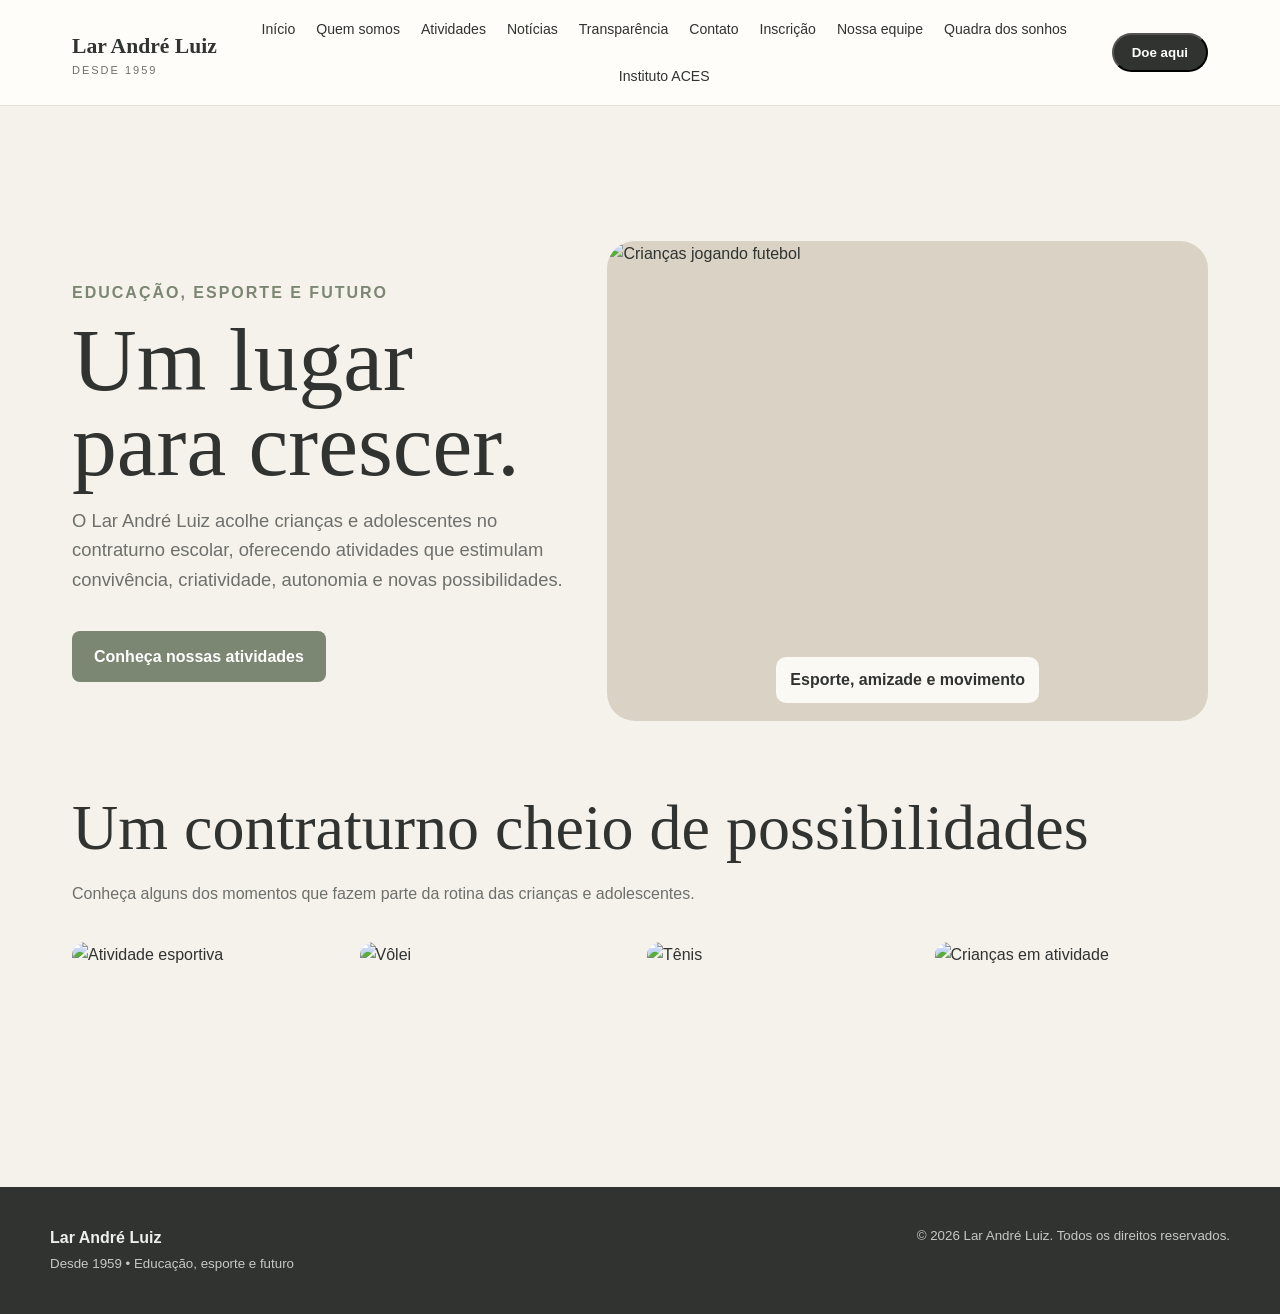
==== index.html @ 3c196fb5 "Initial commit" ====
<!DOCTYPE html>
<html lang="pt-BR">
<head>
<meta charset="UTF-8">
<meta name="viewport" content="width=device-width, initial-scale=1.0">
<title>Lar André Luiz | Desde 1959</title>
<style>
:root{--bg:#f5f2ec;--paper:#fffdf9;--ink:#303330;--muted:#6d706b;--accent:#7b8772;--accent2:#c5ad91;--line:#e4ded4}
*{box-sizing:border-box} html{scroll-behavior:smooth} body{margin:0;font-family:Arial,Helvetica,sans-serif;background:var(--bg);color:var(--ink);line-height:1.6}
header{position:sticky;top:0;z-index:20;background:rgba(255,253,249,.96);border-bottom:1px solid var(--line);backdrop-filter:blur(8px)}
.nav{max-width:1180px;margin:auto;padding:14px 22px;display:flex;align-items:center;gap:25px}
.logo{font-family:Georgia,serif;font-size:1.35rem;font-weight:bold;white-space:nowrap}.logo small{display:block;font:11px Arial;color:var(--muted);letter-spacing:2px}
nav{display:flex;gap:17px;flex-wrap:wrap;justify-content:center;flex:1}nav button{border:0;background:none;color:var(--ink);cursor:pointer;font-size:.88rem;padding:7px 2px}nav button:hover{color:var(--accent)}
.doe{background:var(--ink)!important;color:#fff!important;border-radius:999px;padding:10px 18px!important;font-weight:bold}
main{min-height:70vh}.page{display:none;max-width:1180px;margin:auto;padding:65px 22px}.page.active{display:block}
.hero{min-height:620px;display:grid;grid-template-columns:1fr 1.2fr;gap:35px;align-items:center}.hero h1{font:clamp(3rem,7vw,5.7rem)/.95 Georgia,serif;margin:12px 0}.eyebrow{color:var(--accent);font-weight:bold;letter-spacing:2px;text-transform:uppercase}.lead{font-size:1.15rem;color:var(--muted);max-width:560px}
.cta{display:inline-block;margin-top:18px;padding:13px 22px;border-radius:8px;background:var(--accent);color:white;text-decoration:none;font-weight:bold}
.visual{border-radius:28px;overflow:hidden;min-height:480px;background:#d9d2c5;display:flex;align-items:end;justify-content:center;position:relative}
.visual img{width:100%;height:100%;object-fit:cover;position:absolute;inset:0}.visual .caption{position:relative;margin:18px;background:rgba(255,253,249,.9);padding:10px 14px;border-radius:10px;font-weight:bold}
.grid{display:grid;grid-template-columns:repeat(3,1fr);gap:20px}.cards4{grid-template-columns:repeat(4,1fr)}
.card{background:var(--paper);border:1px solid var(--line);border-radius:18px;padding:24px;box-shadow:0 8px 25px rgba(50,45,35,.04)}.card h3{font-family:Georgia,serif;font-size:1.45rem;margin-top:0}
.section-title{font:clamp(2.3rem,5vw,4rem) Georgia,serif;margin:0 0 12px}.sub{color:var(--muted);max-width:720px;margin-bottom:35px}
.activity{padding:0;overflow:hidden}.activity img{height:190px;width:100%;object-fit:cover}.activity div{padding:18px}
.badge{display:inline-block;background:#ebe6dd;border-radius:999px;padding:5px 10px;font-size:.78rem;margin-bottom:8px}
.gallery{display:grid;grid-template-columns:repeat(4,1fr);gap:14px}.gallery img{width:100%;height:180px;object-fit:cover;border-radius:14px}
.stat{font:2.5rem Georgia,serif}.quote{font:1.4rem Georgia,serif;background:#e9e5dc;padding:30px;border-radius:20px}
form{display:grid;gap:14px;max-width:720px}.row{display:grid;grid-template-columns:1fr 1fr;gap:14px}input,textarea,select{width:100%;padding:13px;border:1px solid var(--line);border-radius:9px;background:#fff}textarea{min-height:130px}button.primary{background:var(--ink);color:#fff;border:0;padding:13px 20px;border-radius:8px;font-weight:bold;cursor:pointer}
footer{background:#303330;color:#eee;padding:38px 22px}.foot{max-width:1180px;margin:auto;display:flex;justify-content:space-between;gap:30px;flex-wrap:wrap}.foot small{color:#c7c7c7}
.modal{display:none;position:fixed;inset:0;background:rgba(20,20,18,.55);z-index:50;align-items:center;justify-content:center;padding:20px}.modal.open{display:flex}.modalbox{background:var(--paper);max-width:520px;width:100%;padding:30px;border-radius:20px;position:relative}.close{position:absolute;right:18px;top:12px;border:0;background:none;font-size:25px;cursor:pointer}
@media(max-width:900px){.hero{grid-template-columns:1fr}.grid,.cards4{grid-template-columns:repeat(2,1fr)}nav{display:none}.nav{justify-content:space-between}.gallery{grid-template-columns:repeat(2,1fr)}}
@media(max-width:560px){.grid,.cards4,.gallery,.row{grid-template-columns:1fr}.page{padding:45px 18px}.visual{min-height:350px}}
</style>
</head>
<body>
<header>
<div class="nav">
<div class="logo">Lar André Luiz<small>DESDE 1959</small></div>
<nav id="menu">
<button onclick="showPage('inicio')">Início</button>
<button onclick="showPage('quem')">Quem somos</button>
<button onclick="showPage('atividades')">Atividades</button>
<button onclick="showPage('noticias')">Notícias</button>
<button onclick="showPage('transparencia')">Transparência</button>
<button onclick="showPage('contato')">Contato</button>
<button onclick="showPage('inscricao')">Inscrição</button>
<button onclick="showPage('equipe')">Nossa equipe</button>
<button onclick="showPage('quadra')">Quadra dos sonhos</button>
<button onclick="showPage('aces')">Instituto ACES</button>
</nav>
<button class="doe" onclick="openDonation()">Doe aqui</button>
</div>
</header>

<main>
<section id="inicio" class="page active">
<div class="hero">
<div><div class="eyebrow">Educação, esporte e futuro</div><h1>Um lugar para crescer.</h1><p class="lead">O Lar André Luiz acolhe crianças e adolescentes no contraturno escolar, oferecendo atividades que estimulam convivência, criatividade, autonomia e novas possibilidades.</p><a class="cta" href="#atividades" onclick="showPage('atividades')">Conheça nossas atividades</a></div>
<div class="visual"><img src="https://images.unsplash.com/photo-1579952363873-27f3bade9f55?auto=format&fit=crop&w=1000&q=80" alt="Crianças jogando futebol"><div class="caption">Esporte, amizade e movimento</div></div>
</div>
<h2 class="section-title">Um contraturno cheio de possibilidades</h2>
<p class="sub">Conheça alguns dos momentos que fazem parte da rotina das crianças e adolescentes.</p>
<div class="gallery">
<img src="https://images.unsplash.com/photo-1518600506278-4e8ef466b810?auto=format&fit=crop&w=700&q=80" alt="Atividade esportiva">
<img src="https://images.unsplash.com/photo-1551698618-1dfe5d97d256?auto=format&fit=crop&w=700&q=80" alt="Vôlei">
<img src="https://images.unsplash.com/photo-1554068865-24cecd4e34b8?auto=format&fit=crop&w=700&q=80" alt="Tênis">
<img src="https://images.unsplash.com/photo-1529390079861-591de354faf5?auto=format&fit=crop&w=700&q=80" alt="Crianças em atividade">
</div>
</section>

<section id="quem" class="page"><div class="eyebrow">Nossa história</div><h2 class="section-title">Quem somos</h2><p class="sub">Desde 1959, o Lar André Luiz atua para oferecer acolhimento, oportunidades e desenvolvimento a crianças e adolescentes no contraturno escolar. Este espaço é apresentado como modelo institucional e pode ser adaptado com os dados oficiais da organização.</p>
<div class="grid"><div class="card"><div class="stat">1959</div><p>Ano de fundação</p></div><div class="card"><div class="stat">+60</div><p>anos de história e compromisso</p></div><div class="card"><div class="stat">∞</div><p>possibilidades para o futuro</p></div></div></section>

<section id="atividades" class="page"><div class="eyebrow">Aprender fazendo</div><h2 class="section-title">Atividades</h2><p class="sub">Uma programação diversificada para desenvolver habilidades, vínculos e confiança.</p>
<div class="grid">
<div class="card activity"><img src="https://images.unsplash.com/photo-1517466787929-bc90951d0974?auto=format&fit=crop&w=900&q=80" alt="Futebol"><div><span class="badge">Esportes</span><h3>Esportes</h3><p>Futebol, vôlei, beach tennis, tênis e handebol, além de atividades de movimento e convivência.</p></div></div>
<div class="card activity"><img src="https://images.unsplash.com/photo-1518770660439-4636190af475?auto=format&fit=crop&w=900&q=80" alt="Robótica"><div><span class="badge">Tecnologia</span><h3>Robótica</h3><p>Experimentos, programação e desafios que aproximam tecnologia, criatividade e resolução de problemas.</p></div></div>
<div class="card activity"><img src="https://images.unsplash.com/photo-1523580846011-d3a5bc25702b?auto=format&fit=crop&w=900&q=80" alt="Arte"><div><span class="badge">Expressão</span><h3>Arte</h3><p>Aulas de arte e teatro para estimular imaginação, comunicação, expressão e trabalho em grupo.</p></div></div>
</div></section>

<section id="noticias" class="page"><div class="eyebrow">Acompanhe</div><h2 class="section-title">Notícias</h2><div class="grid"><article class="card"><span class="badge">Esportes</span><h3>Novos desafios nas quadras</h3><p>Atividades esportivas ganham novos formatos para estimular cooperação e participação.</p></article><article class="card"><span class="badge">Tecnologia</span><h3>Ideias que viram projetos</h3><p>A turma de robótica explora soluções criativas em seus projetos.</p></article><article class="card"><span class="badge">Cultura</span><h3>Arte que transforma</h3><p>Oficinas de arte e teatro abrem espaço para novas formas de expressão.</p></article></div></section>

<section id="transparencia" class="page"><div class="eyebrow">Compromisso público</div><h2 class="section-title">Transparência</h2><p class="sub">Nesta área, disponibilize relatórios, documentos institucionais, prestação de contas, projetos e demais informações oficiais.</p><div class="grid"><div class="card"><h3>Relatórios</h3><p>Relatórios anuais e resultados dos projetos.</p><button class="primary" onclick="alert('Área de documentos: adicione aqui os PDFs oficiais.')">Ver documentos</button></div><div class="card"><h3>Prestação de contas</h3><p>Informações financeiras e aplicação dos recursos.</p><button class="primary" onclick="alert('Área de prestação de contas: adicione os documentos oficiais.')">Acessar</button></div><div class="card"><h3>Documentos</h3><p>Estatuto, certidões e informações institucionais.</p><button class="primary" onclick="alert('Área de documentos institucionais.')">Consultar</button></div></div></section>

<section id="contato" class="page"><div class="eyebrow">Fale conosco</div><h2 class="section-title">Contato</h2><div class="grid"><div class="card"><h3>Venha conversar</h3><p>Preencha o formulário para entrar em contato com o Lar André Luiz.</p><p><strong>E-mail:</strong> contato@larandreluiz.org.br</p><p><strong>Telefone:</strong> (00) 0000-0000</p></div><div class="card" style="grid-column:span 2"><form onsubmit="sendForm(event)"><div class="row"><input required placeholder="Seu nome"><input required type="email" placeholder="Seu e-mail"></div><input placeholder="Assunto"><textarea required placeholder="Mensagem"></textarea><button class="primary">Enviar mensagem</button></form></div></div></section>

<section id="inscricao" class="page"><div class="eyebrow">Participe</div><h2 class="section-title">Inscrição</h2><p class="sub">Use este formulário como ponto de partida para o cadastro de crianças e adolescentes nas atividades do contraturno.</p><form onsubmit="sendForm(event)"><div class="row"><input required placeholder="Nome do responsável"><input required placeholder="Nome da criança/adolescente"></div><div class="row"><input type="date" placeholder="Data de nascimento"><select><option>Selecione a atividade de interesse</option><option>Esportes</option><option>Robótica</option><option>Arte</option></select></div><textarea placeholder="Informações adicionais"></textarea><button class="primary">Enviar pré-inscrição</button></form></section>

<section id="equipe" class="page"><div class="eyebrow">Pessoas que fazem acontecer</div><h2 class="section-title">Nossa equipe</h2><p class="sub">Apresente aqui a equipe de gestão, educadores, profissionais, voluntários e parceiros.</p><div class="grid cards4"><div class="card"><h3>Coordenação</h3><p>Gestão e acompanhamento dos projetos.</p></div><div class="card"><h3>Educadores</h3><p>Profissionais que acompanham as atividades.</p></div><div class="card"><h3>Voluntários</h3><p>Pessoas que dedicam tempo e conhecimento.</p></div><div class="card"><h3>Parceiros</h3><p>Instituições que fortalecem nossa missão.</p></div></div></section>

<section id="quadra" class="page"><div class="hero"><div><div class="eyebrow">Nosso projeto</div><h2 class="section-title">Quadra dos sonhos</h2><p class="lead">Um espaço pensado para ampliar as oportunidades de esporte, convivência e desenvolvimento. Conte aqui a história do projeto, seus objetivos e como a comunidade pode participar.</p><button class="cta" onclick="openDonation()">Apoie este projeto</button></div><div class="visual"><img src="https://images.unsplash.com/photo-1546519638-68e109498ffc?auto=format&fit=crop&w=1000&q=80" alt="Quadra esportiva"></div></div></section>

<section id="aces" class="page"><div class="eyebrow">Parceria e impacto</div><h2 class="section-title">Instituto ACES</h2><p class="sub">Espaço para apresentar o Instituto ACES, seus projetos, ações conjuntas e a contribuição dessa parceria para as crianças e adolescentes atendidos.</p><div class="quote">“Quando diferentes pessoas e instituições se unem, novas oportunidades podem nascer.”</div></section>
</main>

<footer><div class="foot"><div><strong>Lar André Luiz</strong><br><small>Desde 1959 • Educação, esporte e futuro</small></div><small>© <span id="year"></span> Lar André Luiz. Todos os direitos reservados.</small></div></footer>

<div class="modal" id="donation"><div class="modalbox"><button class="close" onclick="closeDonation()">×</button><div class="eyebrow">Faça parte</div><h2 class="section-title" style="font-size:2.3rem">Doe aqui</h2><p>Sua contribuição ajuda a manter atividades, materiais e oportunidades para crianças e adolescentes.</p><div class="card"><h3>Como doar</h3><p><strong>PIX:</strong> adicione aqui a chave oficial da instituição.</p><p><strong>Banco:</strong> adicione aqui os dados oficiais.</p></div><button class="primary" onclick="closeDonation()">Fechar</button></div></div>

<script>
const pages=[...document.querySelectorAll('.page')];
function showPage(id){pages.forEach(p=>p.classList.toggle('active',p.id===id));window.scrollTo({top:0,behavior:'smooth'});history.replaceState(null,'','#'+id)}
function openDonation(){document.getElementById('donation').classList.add('open')}
function closeDonation(){document.getElementById('donation').classList.remove('open')}
function sendForm(e){e.preventDefault();alert('Obrigado! Este formulário é um modelo. Para receber mensagens de verdade, conecte-o a um serviço de formulário ou backend.');e.target.reset()}
document.getElementById('year').textContent=new Date().getFullYear();
const initial=location.hash.replace('#',''); if(initial && document.getElementById(initial)) showPage(initial);
document.getElementById('donation').addEventListener('click',e=>{if(e.target.id==='donation')closeDonation()});
</script>
</body>
</html>
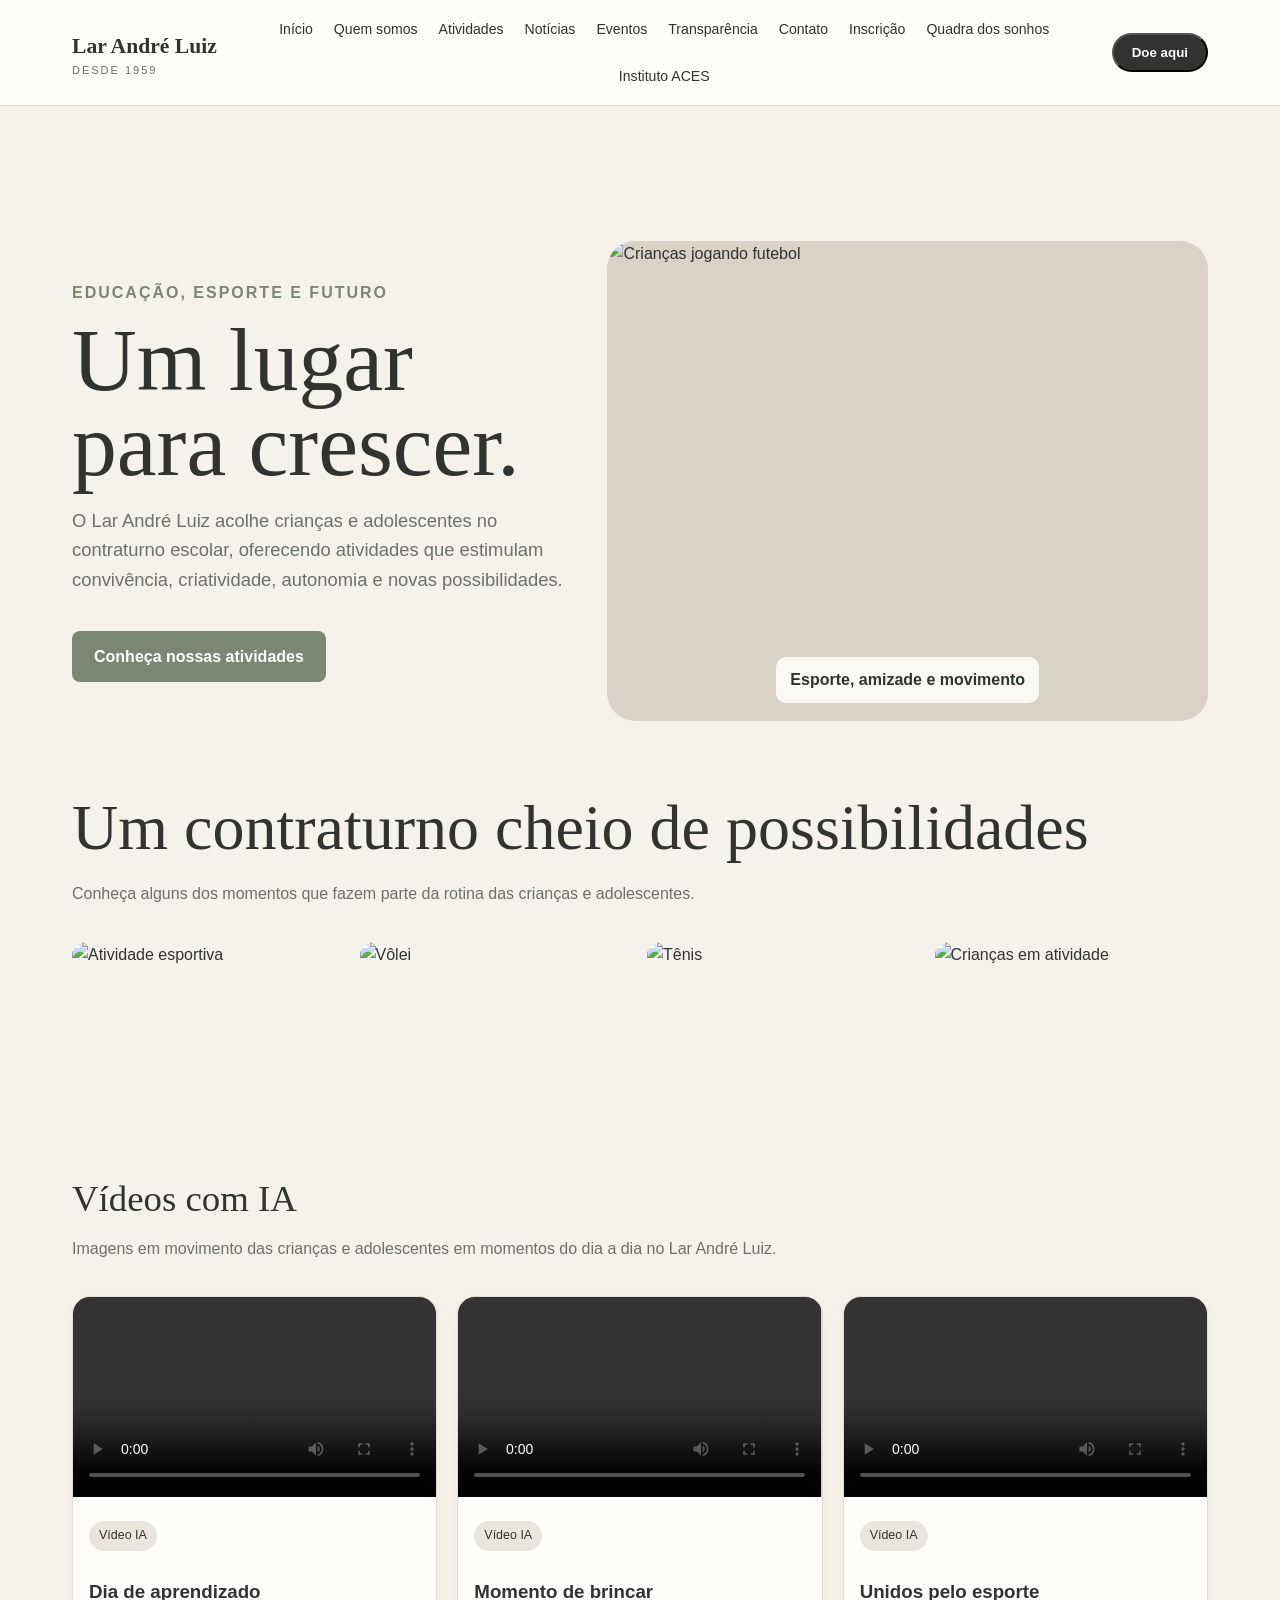
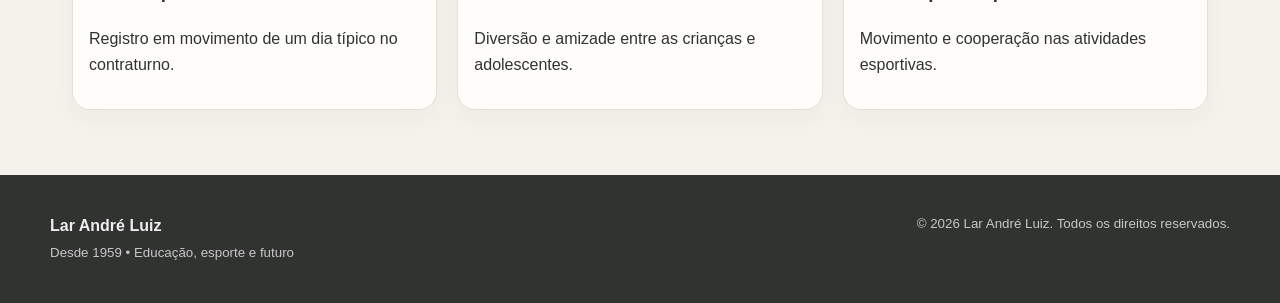
==== commit 25324fc8: "Adiciona videos de IA na pagina inicial, seção de videos, abas e pagina de eventos" ====
--- a/index.html
+++ b/index.html
@@ -24,11 +24,14 @@
 .badge{display:inline-block;background:#ebe6dd;border-radius:999px;padding:5px 10px;font-size:.78rem;margin-bottom:8px}
 .gallery{display:grid;grid-template-columns:repeat(4,1fr);gap:14px}.gallery img{width:100%;height:180px;object-fit:cover;border-radius:14px}
 .stat{font:2.5rem Georgia,serif}.quote{font:1.4rem Georgia,serif;background:#e9e5dc;padding:30px;border-radius:20px}
+.tabs{display:flex;gap:8px;margin:4px 0 26px;border-bottom:1px solid var(--line);flex-wrap:wrap}.tabs button{border:0;background:none;font-size:.92rem;padding:10px 14px;cursor:pointer;color:var(--muted);border-bottom:3px solid transparent;font-weight:bold}.tabs button:hover{color:var(--accent)}.tabs button.active{color:var(--ink);border-bottom-color:var(--accent)}
+.video-grid{display:grid;grid-template-columns:repeat(3,1fr);gap:20px}.video{background:var(--paper);border:1px solid var(--line);border-radius:18px;overflow:hidden;box-shadow:0 8px 25px rgba(50,45,35,.04)}.video video{width:100%;height:200px;object-fit:cover;background:#d9d2c5}.video div{padding:16px}
 form{display:grid;gap:14px;max-width:720px}.row{display:grid;grid-template-columns:1fr 1fr;gap:14px}input,textarea,select{width:100%;padding:13px;border:1px solid var(--line);border-radius:9px;background:#fff}textarea{min-height:130px}button.primary{background:var(--ink);color:#fff;border:0;padding:13px 20px;border-radius:8px;font-weight:bold;cursor:pointer}
 footer{background:#303330;color:#eee;padding:38px 22px}.foot{max-width:1180px;margin:auto;display:flex;justify-content:space-between;gap:30px;flex-wrap:wrap}.foot small{color:#c7c7c7}
 .modal{display:none;position:fixed;inset:0;background:rgba(20,20,18,.55);z-index:50;align-items:center;justify-content:center;padding:20px}.modal.open{display:flex}.modalbox{background:var(--paper);max-width:520px;width:100%;padding:30px;border-radius:20px;position:relative}.close{position:absolute;right:18px;top:12px;border:0;background:none;font-size:25px;cursor:pointer}
-@media(max-width:900px){.hero{grid-template-columns:1fr}.grid,.cards4{grid-template-columns:repeat(2,1fr)}nav{display:none}.nav{justify-content:space-between}.gallery{grid-template-columns:repeat(2,1fr)}}
-@media(max-width:560px){.grid,.cards4,.gallery,.row{grid-template-columns:1fr}.page{padding:45px 18px}.visual{min-height:350px}}
+.video-grid{display:grid;grid-template-columns:repeat(3,1fr);gap:20px}.video{background:var(--paper);border:1px solid var(--line);border-radius:18px;overflow:hidden;box-shadow:0 8px 25px rgba(50,45,35,.04)}.video video{width:100%;height:200px;object-fit:cover;background:#d9d2c5}.video div{padding:16px}
+@media(max-width:900px){.hero{grid-template-columns:1fr}.grid,.cards4,.video-grid{grid-template-columns:repeat(2,1fr)}nav{display:none}.nav{justify-content:space-between}.gallery{grid-template-columns:repeat(2,1fr)}}
+@media(max-width:560px){.grid,.cards4,.gallery,.row,.video-grid{grid-template-columns:1fr}.page{padding:45px 18px}.visual{min-height:350px}}
 </style>
 </head>
 <body>
@@ -40,10 +43,10 @@
 <button onclick="showPage('quem')">Quem somos</button>
 <button onclick="showPage('atividades')">Atividades</button>
 <button onclick="showPage('noticias')">Notícias</button>
+<button onclick="showPage('eventos')">Eventos</button>
 <button onclick="showPage('transparencia')">Transparência</button>
 <button onclick="showPage('contato')">Contato</button>
 <button onclick="showPage('inscricao')">Inscrição</button>
-<button onclick="showPage('equipe')">Nossa equipe</button>
 <button onclick="showPage('quadra')">Quadra dos sonhos</button>
 <button onclick="showPage('aces')">Instituto ACES</button>
 </nav>
@@ -65,27 +68,40 @@
 <img src="https://images.unsplash.com/photo-1554068865-24cecd4e34b8?auto=format&fit=crop&w=700&q=80" alt="Tênis">
 <img src="https://images.unsplash.com/photo-1529390079861-591de354faf5?auto=format&fit=crop&w=700&q=80" alt="Crianças em atividade">
 </div>
-</section>
+<div class="section-title" style="font-size:2.3rem;margin-top:55px">Vídeos com IA</div><p class="sub">Imagens em movimento das crianças e adolescentes em momentos do dia a dia no Lar André Luiz.</p>
+<div class="video-grid">
+<div class="video"><video controls preload="metadata" src="https://commondatastorage.googleapis.com/gtv-videos-bucket/sample/ForBiggerBlazes.mp4"></video><div><span class="badge">Vídeo IA</span><h3>Dia de aprendizado</h3><p>Registro em movimento de um dia típico no contraturno.</p></div></div>
+<div class="video"><video controls preload="metadata" src="https://commondatastorage.googleapis.com/gtv-videos-bucket/sample/ForBiggerJoyrides.mp4"></video><div><span class="badge">Vídeo IA</span><h3>Momento de brincar</h3><p>Diversão e amizade entre as crianças e adolescentes.</p></div></div>
+<div class="video"><video controls preload="metadata" src="https://commondatastorage.googleapis.com/gtv-videos-bucket/sample/ForBiggerFun.mp4"></video><div><span class="badge">Vídeo IA</span><h3>Unidos pelo esporte</h3><p>Movimento e cooperação nas atividades esportivas.</p></div></div>
+</div></section>
 
-<section id="quem" class="page"><div class="eyebrow">Nossa história</div><h2 class="section-title">Quem somos</h2><p class="sub">Desde 1959, o Lar André Luiz atua para oferecer acolhimento, oportunidades e desenvolvimento a crianças e adolescentes no contraturno escolar. Este espaço é apresentado como modelo institucional e pode ser adaptado com os dados oficiais da organização.</p>
-<div class="grid"><div class="card"><div class="stat">1959</div><p>Ano de fundação</p></div><div class="card"><div class="stat">+60</div><p>anos de história e compromisso</p></div><div class="card"><div class="stat">∞</div><p>possibilidades para o futuro</p></div></div></section>
+<section id="quem" class="page"><div class="eyebrow">Nossa história</div><h2 class="section-title">Quem somos</h2><p class="sub">Desde 1959, o Lar André Luiz atua para oferecer acolhimento, oportunidades e desenvolvimento a crianças e adolescentes no contraturno escolar.</p>
+<div class="tabs"><button class="active" onclick="showTab(this,'historia')">História</button><button onclick="showTab(this,'equipe')">Nossa equipe</button></div>
+<div id="tab-historia" class="tab-panel"><p>Este espaço é apresentado como modelo institucional e pode ser adaptado com os dados oficiais da organização.</p><div class="grid"><div class="card"><div class="stat">1959</div><p>Ano de fundação</p></div><div class="card"><div class="stat">+60</div><p>anos de história e compromisso</p></div><div class="card"><div class="stat">∞</div><p>possibilidades para o futuro</p></div></div></div>
+<div id="tab-equipe" class="tab-panel" style="display:none"><p>Pessoas que fazem acontecer: gestão, educadores, profissionais, voluntários e parceiros.</p><div class="grid cards4"><div class="card"><h3>Coordenação</h3><p>Gestão e acompanhamento dos projetos.</p></div><div class="card"><h3>Educadores</h3><p>Profissionais que acompanham as atividades.</p></div><div class="card"><h3>Voluntários</h3><p>Pessoas que dedicam tempo e conhecimento.</p></div><div class="card"><h3>Parceiros</h3><p>Instituições que fortalecem nossa missão.</p></div></div></div></section>
 
 <section id="atividades" class="page"><div class="eyebrow">Aprender fazendo</div><h2 class="section-title">Atividades</h2><p class="sub">Uma programação diversificada para desenvolver habilidades, vínculos e confiança.</p>
 <div class="grid">
-<div class="card activity"><img src="https://images.unsplash.com/photo-1517466787929-bc90951d0974?auto=format&fit=crop&w=900&q=80" alt="Futebol"><div><span class="badge">Esportes</span><h3>Esportes</h3><p>Futebol, vôlei, beach tennis, tênis e handebol, além de atividades de movimento e convivência.</p></div></div>
+<div class="card activity"><img src="https://images.unsplash.com/photo-1517466787929-bc90951d0974?auto=format&fit=crop&w=900&q=80" alt="Futebol"><div><span class="badge">Esportes</span><h3>Esportes</h3><p>Beach tênis, futebol, vôlei, handebol e tênis, além de atividades de movimento e convivência.</p></div></div>
 <div class="card activity"><img src="https://images.unsplash.com/photo-1518770660439-4636190af475?auto=format&fit=crop&w=900&q=80" alt="Robótica"><div><span class="badge">Tecnologia</span><h3>Robótica</h3><p>Experimentos, programação e desafios que aproximam tecnologia, criatividade e resolução de problemas.</p></div></div>
-<div class="card activity"><img src="https://images.unsplash.com/photo-1523580846011-d3a5bc25702b?auto=format&fit=crop&w=900&q=80" alt="Arte"><div><span class="badge">Expressão</span><h3>Arte</h3><p>Aulas de arte e teatro para estimular imaginação, comunicação, expressão e trabalho em grupo.</p></div></div>
+<div class="card activity"><img src="https://images.unsplash.com/photo-1523580846011-d3a5bc25702b?auto=format&fit=crop&w=900&q=80" alt="Arte"><div><span class="badge">Expressão</span><h3>Arte</h3><p>Arte e teatro para estimular imaginação, comunicação, expressão e trabalho em grupo.</p></div></div>
+</div>
+<div class="section-title" style="font-size:2.3rem;margin-top:55px">Vídeos das atividades</div><p class="sub">Registros das crianças e adolescentes em ação nas atividades do Lar André Luiz.</p>
+<div class="video-grid">
+<div class="video"><video controls preload="metadata" src="https://commondatastorage.googleapis.com/gtv-videos-bucket/sample/ForBiggerFun.mp4"></video><div><span class="badge">Esportes</span><h3>Momento de futebol</h3><p>Diversão, movimento e trabalho em equipe na quadra.</p></div></div>
+<div class="video"><video controls preload="metadata" src="https://commondatastorage.googleapis.com/gtv-videos-bucket/sample/ForBiggerJoyrides.mp4"></video><div><span class="badge">Esportes</span><h3>Vôlei em equipe</h3><p>Passes, cooperação e muita animação.</p></div></div>
+<div class="video"><video controls preload="metadata" src="https://commondatastorage.googleapis.com/gtv-videos-bucket/sample/ForBiggerEscapes.mp4"></video><div><span class="badge">Arte</span><h3>Cenas de teatro</h3><p>Expressão, imaginação e criatividade no palco.</p></div></div>
 </div></section>
 
 <section id="noticias" class="page"><div class="eyebrow">Acompanhe</div><h2 class="section-title">Notícias</h2><div class="grid"><article class="card"><span class="badge">Esportes</span><h3>Novos desafios nas quadras</h3><p>Atividades esportivas ganham novos formatos para estimular cooperação e participação.</p></article><article class="card"><span class="badge">Tecnologia</span><h3>Ideias que viram projetos</h3><p>A turma de robótica explora soluções criativas em seus projetos.</p></article><article class="card"><span class="badge">Cultura</span><h3>Arte que transforma</h3><p>Oficinas de arte e teatro abrem espaço para novas formas de expressão.</p></article></div></section>
+
+<section id="eventos" class="page"><div class="eyebrow">Agenda</div><h2 class="section-title">Eventos</h2><p class="sub">Momentos especiais que reúnem crianças, adolescentes, famílias e comunidade.</p><div class="grid"><div class="card"><span class="badge">Cultura</span><h3>Amostra Cultural</h3><p>Um espaço para apresentar os trabalhos, talentos e criações das crianças e adolescentes.</p></div><div class="card"><span class="badge">Esportes</span><h3>Copa Arruda</h3><p>Competição esportiva que celebra o esporte, o respeito e o trabalho em equipe.</p></div><div class="card"><span class="badge">Projetos</span><h3>Projeto Semear 2030</h3><p>Iniciativa de longo prazo voltada para o desenvolvimento e novas oportunidades.</p></div></div></section>
 
 <section id="transparencia" class="page"><div class="eyebrow">Compromisso público</div><h2 class="section-title">Transparência</h2><p class="sub">Nesta área, disponibilize relatórios, documentos institucionais, prestação de contas, projetos e demais informações oficiais.</p><div class="grid"><div class="card"><h3>Relatórios</h3><p>Relatórios anuais e resultados dos projetos.</p><button class="primary" onclick="alert('Área de documentos: adicione aqui os PDFs oficiais.')">Ver documentos</button></div><div class="card"><h3>Prestação de contas</h3><p>Informações financeiras e aplicação dos recursos.</p><button class="primary" onclick="alert('Área de prestação de contas: adicione os documentos oficiais.')">Acessar</button></div><div class="card"><h3>Documentos</h3><p>Estatuto, certidões e informações institucionais.</p><button class="primary" onclick="alert('Área de documentos institucionais.')">Consultar</button></div></div></section>
 
 <section id="contato" class="page"><div class="eyebrow">Fale conosco</div><h2 class="section-title">Contato</h2><div class="grid"><div class="card"><h3>Venha conversar</h3><p>Preencha o formulário para entrar em contato com o Lar André Luiz.</p><p><strong>E-mail:</strong> contato@larandreluiz.org.br</p><p><strong>Telefone:</strong> (00) 0000-0000</p></div><div class="card" style="grid-column:span 2"><form onsubmit="sendForm(event)"><div class="row"><input required placeholder="Seu nome"><input required type="email" placeholder="Seu e-mail"></div><input placeholder="Assunto"><textarea required placeholder="Mensagem"></textarea><button class="primary">Enviar mensagem</button></form></div></div></section>
 
-<section id="inscricao" class="page"><div class="eyebrow">Participe</div><h2 class="section-title">Inscrição</h2><p class="sub">Use este formulário como ponto de partida para o cadastro de crianças e adolescentes nas atividades do contraturno.</p><form onsubmit="sendForm(event)"><div class="row"><input required placeholder="Nome do responsável"><input required placeholder="Nome da criança/adolescente"></div><div class="row"><input type="date" placeholder="Data de nascimento"><select><option>Selecione a atividade de interesse</option><option>Esportes</option><option>Robótica</option><option>Arte</option></select></div><textarea placeholder="Informações adicionais"></textarea><button class="primary">Enviar pré-inscrição</button></form></section>
-
-<section id="equipe" class="page"><div class="eyebrow">Pessoas que fazem acontecer</div><h2 class="section-title">Nossa equipe</h2><p class="sub">Apresente aqui a equipe de gestão, educadores, profissionais, voluntários e parceiros.</p><div class="grid cards4"><div class="card"><h3>Coordenação</h3><p>Gestão e acompanhamento dos projetos.</p></div><div class="card"><h3>Educadores</h3><p>Profissionais que acompanham as atividades.</p></div><div class="card"><h3>Voluntários</h3><p>Pessoas que dedicam tempo e conhecimento.</p></div><div class="card"><h3>Parceiros</h3><p>Instituições que fortalecem nossa missão.</p></div></div></section>
+<section id="inscricao" class="page"><div class="eyebrow">Participe</div><h2 class="section-title">Inscrição</h2><p class="sub">Use este formulário como ponto de partida para o cadastro de crianças e adolescentes nas atividades do contraturno.</p><form onsubmit="sendForm(event)"><div class="row"><input required placeholder="Nome do responsável"><input required placeholder="Nome da criança/adolescente"></div><input type="date" placeholder="Data de nascimento"><textarea placeholder="Informações adicionais"></textarea><button class="primary">Enviar pré-inscrição</button></form></section>
 
 <section id="quadra" class="page"><div class="hero"><div><div class="eyebrow">Nosso projeto</div><h2 class="section-title">Quadra dos sonhos</h2><p class="lead">Um espaço pensado para ampliar as oportunidades de esporte, convivência e desenvolvimento. Conte aqui a história do projeto, seus objetivos e como a comunidade pode participar.</p><button class="cta" onclick="openDonation()">Apoie este projeto</button></div><div class="visual"><img src="https://images.unsplash.com/photo-1546519638-68e109498ffc?auto=format&fit=crop&w=1000&q=80" alt="Quadra esportiva"></div></div></section>
 
@@ -99,6 +115,7 @@
 <script>
 const pages=[...document.querySelectorAll('.page')];
 function showPage(id){pages.forEach(p=>p.classList.toggle('active',p.id===id));window.scrollTo({top:0,behavior:'smooth'});history.replaceState(null,'','#'+id)}
+function showTab(btn,id){const tabs=btn.closest('.tabs');tabs.querySelectorAll('button').forEach(b=>b.classList.remove('active'));btn.classList.add('active');document.querySelectorAll('.page.active .tab-panel').forEach(p=>p.style.display='none');document.getElementById('tab-'+id).style.display='block'}
 function openDonation(){document.getElementById('donation').classList.add('open')}
 function closeDonation(){document.getElementById('donation').classList.remove('open')}
 function sendForm(e){e.preventDefault();alert('Obrigado! Este formulário é um modelo. Para receber mensagens de verdade, conecte-o a um serviço de formulário ou backend.');e.target.reset()}
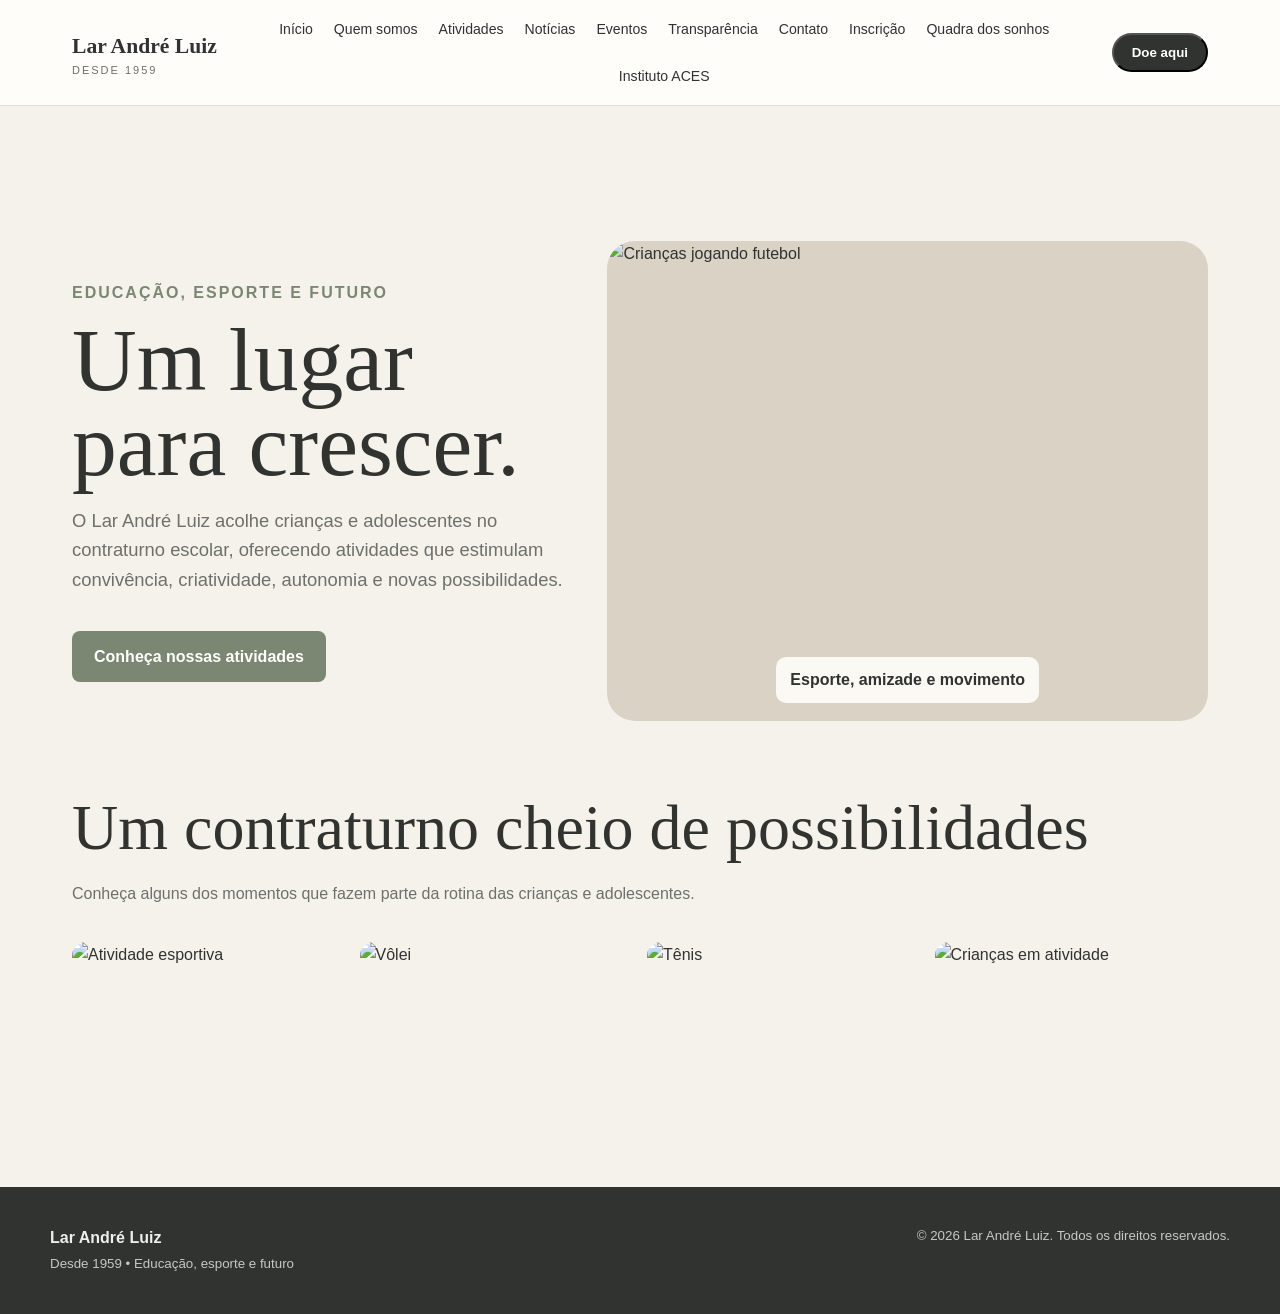
==== commit 7bf96025: "Remover vídeos de IA da página inicial" ====
--- a/index.html
+++ b/index.html
@@ -68,12 +68,7 @@
 <img src="https://images.unsplash.com/photo-1554068865-24cecd4e34b8?auto=format&fit=crop&w=700&q=80" alt="Tênis">
 <img src="https://images.unsplash.com/photo-1529390079861-591de354faf5?auto=format&fit=crop&w=700&q=80" alt="Crianças em atividade">
 </div>
-<div class="section-title" style="font-size:2.3rem;margin-top:55px">Vídeos com IA</div><p class="sub">Imagens em movimento das crianças e adolescentes em momentos do dia a dia no Lar André Luiz.</p>
-<div class="video-grid">
-<div class="video"><video controls preload="metadata" src="https://commondatastorage.googleapis.com/gtv-videos-bucket/sample/ForBiggerBlazes.mp4"></video><div><span class="badge">Vídeo IA</span><h3>Dia de aprendizado</h3><p>Registro em movimento de um dia típico no contraturno.</p></div></div>
-<div class="video"><video controls preload="metadata" src="https://commondatastorage.googleapis.com/gtv-videos-bucket/sample/ForBiggerJoyrides.mp4"></video><div><span class="badge">Vídeo IA</span><h3>Momento de brincar</h3><p>Diversão e amizade entre as crianças e adolescentes.</p></div></div>
-<div class="video"><video controls preload="metadata" src="https://commondatastorage.googleapis.com/gtv-videos-bucket/sample/ForBiggerFun.mp4"></video><div><span class="badge">Vídeo IA</span><h3>Unidos pelo esporte</h3><p>Movimento e cooperação nas atividades esportivas.</p></div></div>
-</div></section>
+</section>
 
 <section id="quem" class="page"><div class="eyebrow">Nossa história</div><h2 class="section-title">Quem somos</h2><p class="sub">Desde 1959, o Lar André Luiz atua para oferecer acolhimento, oportunidades e desenvolvimento a crianças e adolescentes no contraturno escolar.</p>
 <div class="tabs"><button class="active" onclick="showTab(this,'historia')">História</button><button onclick="showTab(this,'equipe')">Nossa equipe</button></div>
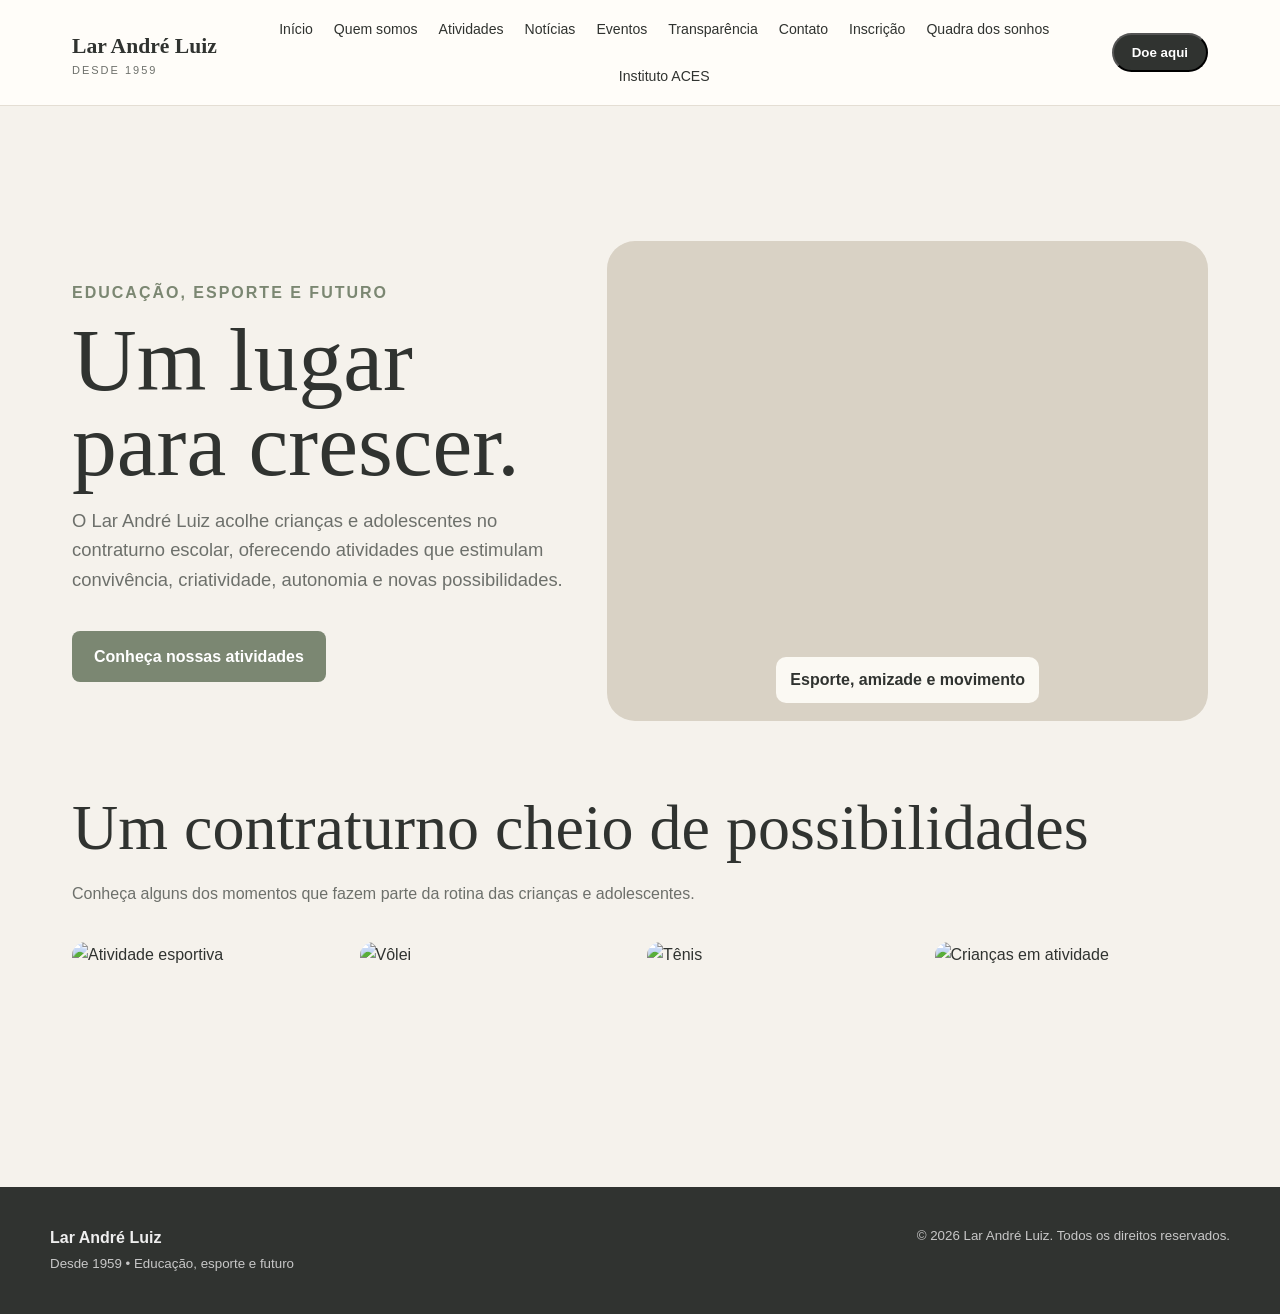
==== commit 47a6ec21: "Adicionar vídeo de fundo na página inicial" ====
--- a/index.html
+++ b/index.html
@@ -16,7 +16,7 @@
 .hero{min-height:620px;display:grid;grid-template-columns:1fr 1.2fr;gap:35px;align-items:center}.hero h1{font:clamp(3rem,7vw,5.7rem)/.95 Georgia,serif;margin:12px 0}.eyebrow{color:var(--accent);font-weight:bold;letter-spacing:2px;text-transform:uppercase}.lead{font-size:1.15rem;color:var(--muted);max-width:560px}
 .cta{display:inline-block;margin-top:18px;padding:13px 22px;border-radius:8px;background:var(--accent);color:white;text-decoration:none;font-weight:bold}
 .visual{border-radius:28px;overflow:hidden;min-height:480px;background:#d9d2c5;display:flex;align-items:end;justify-content:center;position:relative}
-.visual img{width:100%;height:100%;object-fit:cover;position:absolute;inset:0}.visual .caption{position:relative;margin:18px;background:rgba(255,253,249,.9);padding:10px 14px;border-radius:10px;font-weight:bold}
+.visual img,.visual video{width:100%;height:100%;object-fit:cover;position:absolute;inset:0}.visual .caption{position:relative;margin:18px;background:rgba(255,253,249,.9);padding:10px 14px;border-radius:10px;font-weight:bold;z-index:1}
 .grid{display:grid;grid-template-columns:repeat(3,1fr);gap:20px}.cards4{grid-template-columns:repeat(4,1fr)}
 .card{background:var(--paper);border:1px solid var(--line);border-radius:18px;padding:24px;box-shadow:0 8px 25px rgba(50,45,35,.04)}.card h3{font-family:Georgia,serif;font-size:1.45rem;margin-top:0}
 .section-title{font:clamp(2.3rem,5vw,4rem) Georgia,serif;margin:0 0 12px}.sub{color:var(--muted);max-width:720px;margin-bottom:35px}
@@ -58,7 +58,7 @@
 <section id="inicio" class="page active">
 <div class="hero">
 <div><div class="eyebrow">Educação, esporte e futuro</div><h1>Um lugar para crescer.</h1><p class="lead">O Lar André Luiz acolhe crianças e adolescentes no contraturno escolar, oferecendo atividades que estimulam convivência, criatividade, autonomia e novas possibilidades.</p><a class="cta" href="#atividades" onclick="showPage('atividades')">Conheça nossas atividades</a></div>
-<div class="visual"><img src="https://images.unsplash.com/photo-1579952363873-27f3bade9f55?auto=format&fit=crop&w=1000&q=80" alt="Crianças jogando futebol"><div class="caption">Esporte, amizade e movimento</div></div>
+<div class="visual"><video autoplay muted loop playsinline preload="metadata" src="https://commondatastorage.googleapis.com/gtv-videos-bucket/sample/ForBiggerFun.mp4"></video><div class="caption">Esporte, amizade e movimento</div></div>
 </div>
 <h2 class="section-title">Um contraturno cheio de possibilidades</h2>
 <p class="sub">Conheça alguns dos momentos que fazem parte da rotina das crianças e adolescentes.</p>
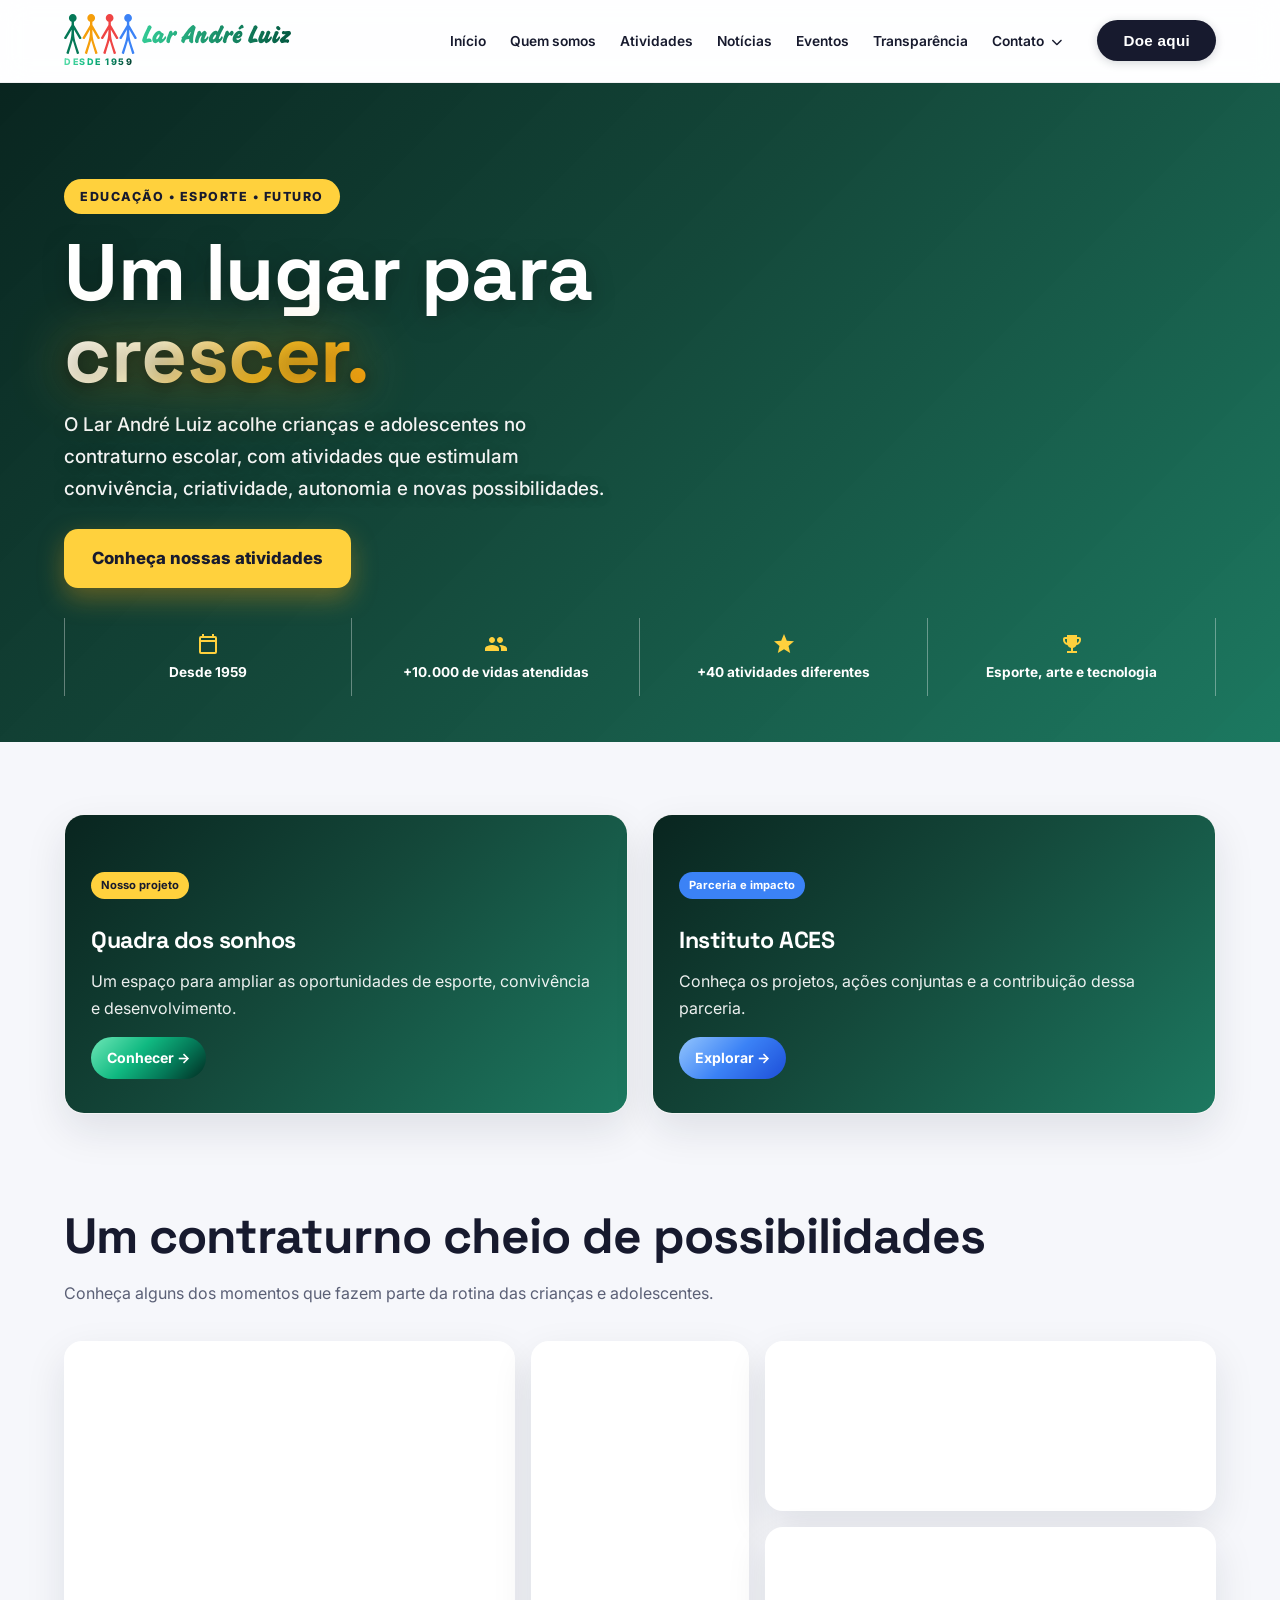
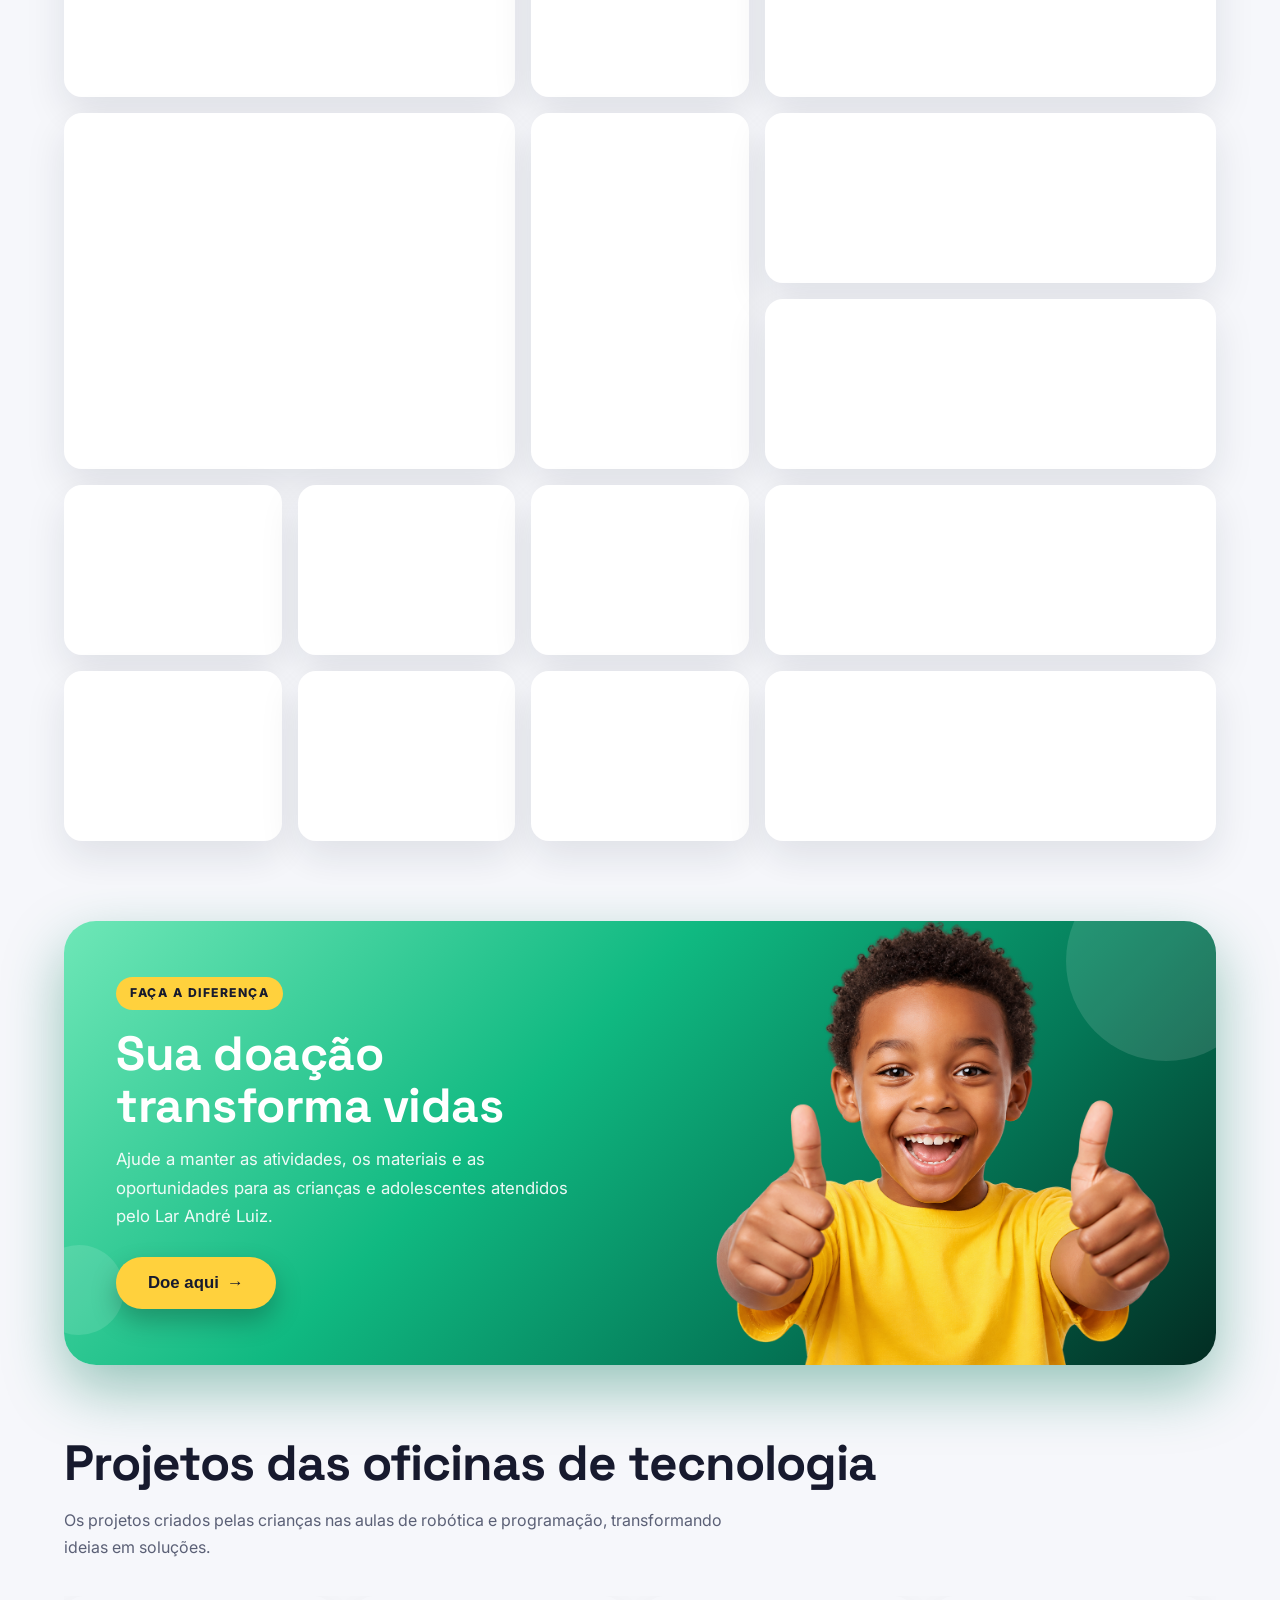
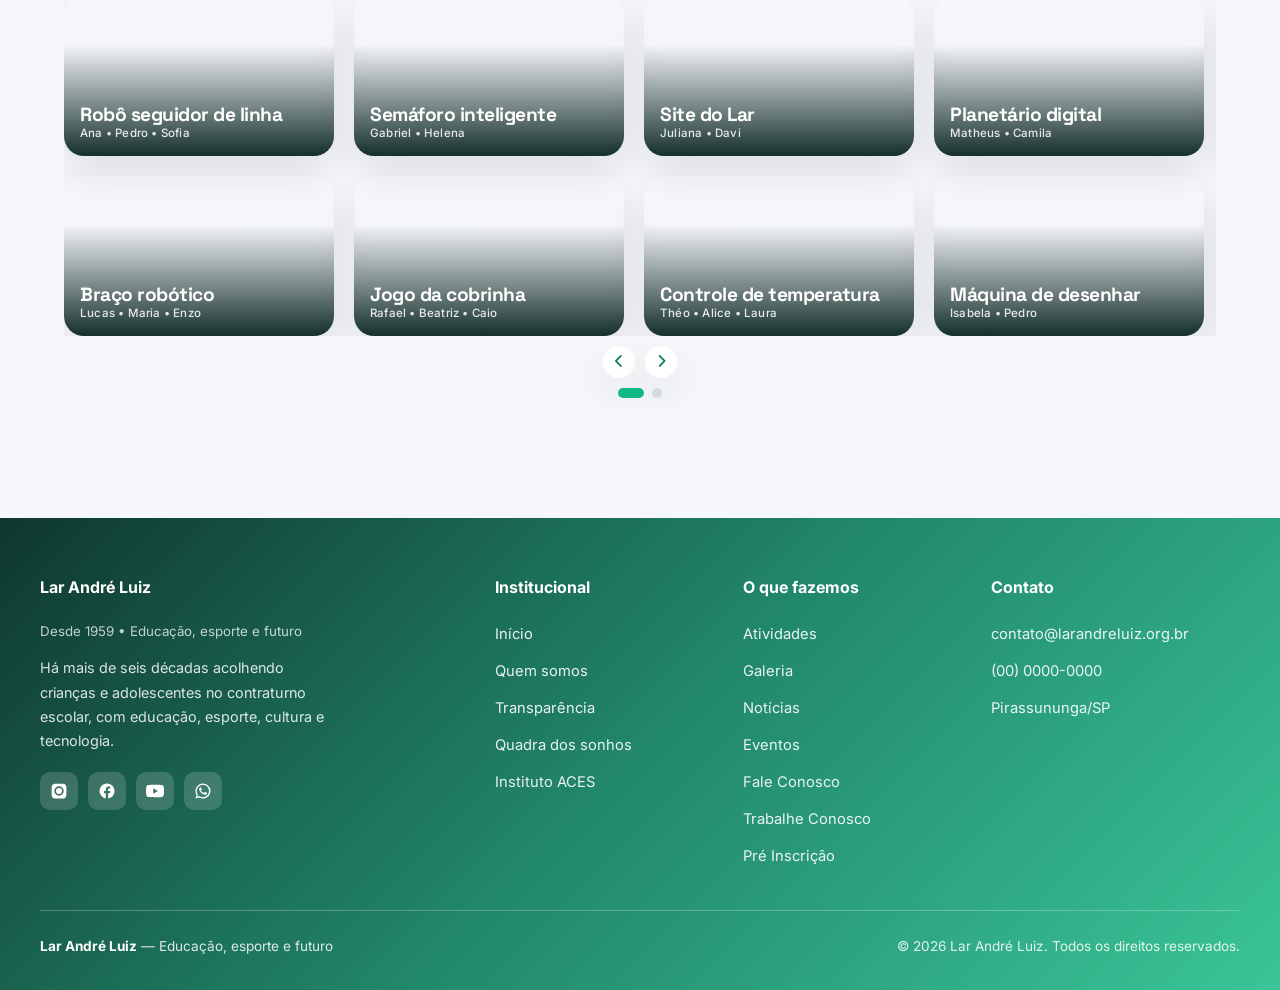
==== commit 42b3b6b7: "Site institucional do Lar André Luiz" ====
--- a/index.html
+++ b/index.html
@@ -4,40 +4,16 @@
 <meta charset="UTF-8">
 <meta name="viewport" content="width=device-width, initial-scale=1.0">
 <title>Lar André Luiz | Desde 1959</title>
-<style>
-:root{--bg:#f5f2ec;--paper:#fffdf9;--ink:#303330;--muted:#6d706b;--accent:#7b8772;--accent2:#c5ad91;--line:#e4ded4}
-*{box-sizing:border-box} html{scroll-behavior:smooth} body{margin:0;font-family:Arial,Helvetica,sans-serif;background:var(--bg);color:var(--ink);line-height:1.6}
-header{position:sticky;top:0;z-index:20;background:rgba(255,253,249,.96);border-bottom:1px solid var(--line);backdrop-filter:blur(8px)}
-.nav{max-width:1180px;margin:auto;padding:14px 22px;display:flex;align-items:center;gap:25px}
-.logo{font-family:Georgia,serif;font-size:1.35rem;font-weight:bold;white-space:nowrap}.logo small{display:block;font:11px Arial;color:var(--muted);letter-spacing:2px}
-nav{display:flex;gap:17px;flex-wrap:wrap;justify-content:center;flex:1}nav button{border:0;background:none;color:var(--ink);cursor:pointer;font-size:.88rem;padding:7px 2px}nav button:hover{color:var(--accent)}
-.doe{background:var(--ink)!important;color:#fff!important;border-radius:999px;padding:10px 18px!important;font-weight:bold}
-main{min-height:70vh}.page{display:none;max-width:1180px;margin:auto;padding:65px 22px}.page.active{display:block}
-.hero{min-height:620px;display:grid;grid-template-columns:1fr 1.2fr;gap:35px;align-items:center}.hero h1{font:clamp(3rem,7vw,5.7rem)/.95 Georgia,serif;margin:12px 0}.eyebrow{color:var(--accent);font-weight:bold;letter-spacing:2px;text-transform:uppercase}.lead{font-size:1.15rem;color:var(--muted);max-width:560px}
-.cta{display:inline-block;margin-top:18px;padding:13px 22px;border-radius:8px;background:var(--accent);color:white;text-decoration:none;font-weight:bold}
-.visual{border-radius:28px;overflow:hidden;min-height:480px;background:#d9d2c5;display:flex;align-items:end;justify-content:center;position:relative}
-.visual img,.visual video{width:100%;height:100%;object-fit:cover;position:absolute;inset:0}.visual .caption{position:relative;margin:18px;background:rgba(255,253,249,.9);padding:10px 14px;border-radius:10px;font-weight:bold;z-index:1}
-.grid{display:grid;grid-template-columns:repeat(3,1fr);gap:20px}.cards4{grid-template-columns:repeat(4,1fr)}
-.card{background:var(--paper);border:1px solid var(--line);border-radius:18px;padding:24px;box-shadow:0 8px 25px rgba(50,45,35,.04)}.card h3{font-family:Georgia,serif;font-size:1.45rem;margin-top:0}
-.section-title{font:clamp(2.3rem,5vw,4rem) Georgia,serif;margin:0 0 12px}.sub{color:var(--muted);max-width:720px;margin-bottom:35px}
-.activity{padding:0;overflow:hidden}.activity img{height:190px;width:100%;object-fit:cover}.activity div{padding:18px}
-.badge{display:inline-block;background:#ebe6dd;border-radius:999px;padding:5px 10px;font-size:.78rem;margin-bottom:8px}
-.gallery{display:grid;grid-template-columns:repeat(4,1fr);gap:14px}.gallery img{width:100%;height:180px;object-fit:cover;border-radius:14px}
-.stat{font:2.5rem Georgia,serif}.quote{font:1.4rem Georgia,serif;background:#e9e5dc;padding:30px;border-radius:20px}
-.tabs{display:flex;gap:8px;margin:4px 0 26px;border-bottom:1px solid var(--line);flex-wrap:wrap}.tabs button{border:0;background:none;font-size:.92rem;padding:10px 14px;cursor:pointer;color:var(--muted);border-bottom:3px solid transparent;font-weight:bold}.tabs button:hover{color:var(--accent)}.tabs button.active{color:var(--ink);border-bottom-color:var(--accent)}
-.video-grid{display:grid;grid-template-columns:repeat(3,1fr);gap:20px}.video{background:var(--paper);border:1px solid var(--line);border-radius:18px;overflow:hidden;box-shadow:0 8px 25px rgba(50,45,35,.04)}.video video{width:100%;height:200px;object-fit:cover;background:#d9d2c5}.video div{padding:16px}
-form{display:grid;gap:14px;max-width:720px}.row{display:grid;grid-template-columns:1fr 1fr;gap:14px}input,textarea,select{width:100%;padding:13px;border:1px solid var(--line);border-radius:9px;background:#fff}textarea{min-height:130px}button.primary{background:var(--ink);color:#fff;border:0;padding:13px 20px;border-radius:8px;font-weight:bold;cursor:pointer}
-footer{background:#303330;color:#eee;padding:38px 22px}.foot{max-width:1180px;margin:auto;display:flex;justify-content:space-between;gap:30px;flex-wrap:wrap}.foot small{color:#c7c7c7}
-.modal{display:none;position:fixed;inset:0;background:rgba(20,20,18,.55);z-index:50;align-items:center;justify-content:center;padding:20px}.modal.open{display:flex}.modalbox{background:var(--paper);max-width:520px;width:100%;padding:30px;border-radius:20px;position:relative}.close{position:absolute;right:18px;top:12px;border:0;background:none;font-size:25px;cursor:pointer}
-.video-grid{display:grid;grid-template-columns:repeat(3,1fr);gap:20px}.video{background:var(--paper);border:1px solid var(--line);border-radius:18px;overflow:hidden;box-shadow:0 8px 25px rgba(50,45,35,.04)}.video video{width:100%;height:200px;object-fit:cover;background:#d9d2c5}.video div{padding:16px}
-@media(max-width:900px){.hero{grid-template-columns:1fr}.grid,.cards4,.video-grid{grid-template-columns:repeat(2,1fr)}nav{display:none}.nav{justify-content:space-between}.gallery{grid-template-columns:repeat(2,1fr)}}
-@media(max-width:560px){.grid,.cards4,.gallery,.row,.video-grid{grid-template-columns:1fr}.page{padding:45px 18px}.visual{min-height:350px}}
-</style>
+<link rel="preconnect" href="https://fonts.googleapis.com">
+<link rel="preconnect" href="https://fonts.gstatic.com" crossorigin>
+<link href="https://fonts.googleapis.com/css2?family=Space+Grotesk:wght@400;500;600;700&family=Inter:wght@400;500;600;700;800&display=swap" rel="stylesheet">
+<link rel="stylesheet" href="https://cdnjs.cloudflare.com/ajax/libs/font-awesome/6.5.2/css/all.min.css">
+<link rel="stylesheet" href="assets/css/style.css">
 </head>
 <body>
 <header>
 <div class="nav">
-<div class="logo">Lar André Luiz<small>DESDE 1959</small></div>
+<a class="logo" href="#inicio" onclick="showPage('inicio')"><img src="assets/images/logo.svg" alt="Lar André Luiz"><small>DESDE 1959</small></a>
 <nav id="menu">
 <button onclick="showPage('inicio')">Início</button>
 <button onclick="showPage('quem')">Quem somos</button>
@@ -45,10 +21,7 @@
 <button onclick="showPage('noticias')">Notícias</button>
 <button onclick="showPage('eventos')">Eventos</button>
 <button onclick="showPage('transparencia')">Transparência</button>
-<button onclick="showPage('contato')">Contato</button>
-<button onclick="showPage('inscricao')">Inscrição</button>
-<button onclick="showPage('quadra')">Quadra dos sonhos</button>
-<button onclick="showPage('aces')">Instituto ACES</button>
+<div class="dd"><button class="dd-btn" onclick="event.preventDefault()">Contato <i class="fas fa-chevron-down"></i></button><div class="dd-menu"><button onclick="showPage('fale')">Fale Conosco</button><button onclick="showPage('trabalhe')">Trabalhe Conosco</button><button onclick="showPage('inscricao')">Pré Inscrição</button></div></div>
 </nav>
 <button class="doe" onclick="openDonation()">Doe aqui</button>
 </div>
@@ -57,66 +30,605 @@
 <main>
 <section id="inicio" class="page active">
 <div class="hero">
-<div><div class="eyebrow">Educação, esporte e futuro</div><h1>Um lugar para crescer.</h1><p class="lead">O Lar André Luiz acolhe crianças e adolescentes no contraturno escolar, oferecendo atividades que estimulam convivência, criatividade, autonomia e novas possibilidades.</p><a class="cta" href="#atividades" onclick="showPage('atividades')">Conheça nossas atividades</a></div>
-<div class="visual"><video autoplay muted loop playsinline preload="metadata" src="https://commondatastorage.googleapis.com/gtv-videos-bucket/sample/ForBiggerFun.mp4"></video><div class="caption">Esporte, amizade e movimento</div></div>
-</div>
-<h2 class="section-title">Um contraturno cheio de possibilidades</h2>
-<p class="sub">Conheça alguns dos momentos que fazem parte da rotina das crianças e adolescentes.</p>
-<div class="gallery">
-<img src="https://images.unsplash.com/photo-1518600506278-4e8ef466b810?auto=format&fit=crop&w=700&q=80" alt="Atividade esportiva">
-<img src="https://images.unsplash.com/photo-1551698618-1dfe5d97d256?auto=format&fit=crop&w=700&q=80" alt="Vôlei">
-<img src="https://images.unsplash.com/photo-1554068865-24cecd4e34b8?auto=format&fit=crop&w=700&q=80" alt="Tênis">
-<img src="https://images.unsplash.com/photo-1529390079861-591de354faf5?auto=format&fit=crop&w=700&q=80" alt="Crianças em atividade">
+<video autoplay muted loop playsinline preload="auto" src="assets/videos/hero_bg.mp4"></video>
+<div class="overlay"></div>
+<div class="hero-inner">
+<div class="eyebrow" style="background:var(--yellow-light);color:var(--ink);">Educação • Esporte • Futuro</div>
+<h1>Um lugar para <span class="hero-glow">crescer.</span></h1>
+<p>O Lar André Luiz acolhe crianças e adolescentes no contraturno escolar, com atividades que estimulam convivência, criatividade, autonomia e novas possibilidades.</p>
+<a class="cta" href="#atividades" onclick="showPage('atividades')">Conheça nossas atividades</a>
+<div class="hero-stats">
+<div class="hstat"><svg viewBox="0 0 24 24"><path d="M19 4h-1V2h-2v2H8V2H6v2H5a2 2 0 00-2 2v14a2 2 0 002 2h14a2 2 0 002-2V6a2 2 0 00-2-2zm0 16H5V10h14v10zm0-12H5V6h14v2z"/></svg><span>Desde 1959</span></div>
+<div class="hstat"><svg viewBox="0 0 24 24"><path d="M16 11c1.66 0 2.99-1.34 2.99-3S17.66 5 16 5s-3 1.34-3 3 1.34 3 3 3zm-8 0c1.66 0 2.99-1.34 2.99-3S9.66 5 8 5 5 6.34 5 8s1.34 3 3 3zm0 2c-2.33 0-7 1.17-7 3.5V19h14v-2.5c0-2.33-4.67-3.5-7-3.5zm8 0c-.29 0-.62.02-.97.05 1.16.84 1.97 1.97 1.97 3.45V19h6v-2.5c0-2.33-4.67-3.5-7-3.5z"/></svg><span>+10.000 de vidas atendidas</span></div>
+<div class="hstat"><svg viewBox="0 0 24 24"><path d="M12 17.27L18.18 21l-1.64-7.03L22 9.24l-7.19-.61L12 2 9.19 8.63 2 9.24l5.46 4.73L5.82 21z"/></svg><span>+40 atividades diferentes</span></div>
+<div class="hstat"><svg viewBox="0 0 24 24"><path d="M19 5h-2V3H7v2H5c-1.1 0-2 .9-2 2v1c0 2.55 1.92 4.63 4.39 4.94A5.01 5.01 0 0011 15.9V19H7v2h10v-2h-4v-3.1a5.01 5.01 0 003.61-2.96C19.08 12.63 21 10.55 21 8V7c0-1.1-.9-2-2-2zM5 8V7h2v3.82C5.84 10.4 5 9.3 5 8zm14 0c0 1.3-.84 2.4-2 2.82V7h2v1z"/></svg><span>Esporte, arte e tecnologia</span></div>
+</div>
+</div>
+</div>
+<div class="sec">
+<div class="grid" style="grid-template-columns:repeat(2,1fr)">
+<div class="card spot" onclick="showPage('quadra')" style="background-image:url('https://images.unsplash.com/photo-1546519638-68e109498ffc?auto=format&fit=crop&w=1200&q=80')"><div class="shade"></div><div class="content"><span class="badge" style="background:var(--yellow-light);color:var(--ink)">Nosso projeto</span><h3>Quadra dos sonhos</h3><p>Um espaço para ampliar as oportunidades de esporte, convivência e desenvolvimento.</p><span class="go" style="background:var(--grad)">Conhecer →</span></div></div>
+<div class="card spot" onclick="showPage('aces')" style="background-image:url('https://images.unsplash.com/photo-1522202176988-66273c2fd55f?auto=format&fit=crop&w=1200&q=80')"><div class="shade"></div><div class="content"><span class="badge" style="background:var(--blue);color:#fff">Parceria e impacto</span><h3>Instituto ACES</h3><p>Conheça os projetos, ações conjuntas e a contribuição dessa parceria.</p><span class="go" style="background:var(--grad-blue)">Explorar →</span></div></div>
+</div>
+</div>
+<div class="sec" style="padding-top:8px">
+<div class="section-head"><h2 class="section-title">Um contraturno cheio de possibilidades</h2><p class="sub">Conheça alguns dos momentos que fazem parte da rotina das crianças e adolescentes.</p></div>
+<div class="mosaic">
+<div class="photo big"><img style="animation-delay:-4s" src="https://images.unsplash.com/photo-1518600506278-4e8ef466b810?auto=format&fit=crop&w=800&q=80" alt="" data-cap="Aulas de arte e pintura"><img style="animation-delay:-10s" src="https://images.unsplash.com/photo-1551698618-1dfe5d97d256?auto=format&fit=crop&w=800&q=80" alt="" data-cap="Atividades de construção"><img style="animation-delay:-16s" src="https://images.unsplash.com/photo-1554068865-24cecd4e34b8?auto=format&fit=crop&w=800&q=80" alt="" data-cap="Treino de tênis"></div>
+<div class="photo port"><img style="animation-delay:-4s" src="https://images.unsplash.com/photo-1529390079861-591de354faf5?auto=format&fit=crop&w=800&q=80" alt="" data-cap="Hora da leitura"><img style="animation-delay:-10s" src="https://images.unsplash.com/photo-1517466787929-bc90951d0974?auto=format&fit=crop&w=800&q=80" alt="" data-cap="Esportes na quadra"><img style="animation-delay:-16s" src="https://images.unsplash.com/photo-1523580846011-d3a5bc25702b?auto=format&fit=crop&w=800&q=80" alt="" data-cap="Oficina de dança"></div>
+<div class="photo land two"><img style="animation-delay:-3s" src="https://images.unsplash.com/photo-1518770660439-4636190af475?auto=format&fit=crop&w=800&q=80" alt="" data-cap="Aula de robótica"><img style="animation-delay:-9s" src="https://images.unsplash.com/photo-1522202176988-66273c2fd55f?auto=format&fit=crop&w=800&q=80" alt="" data-cap="Trabalho em equipe"></div>
+<div class="photo land two"><img style="animation-delay:-3s" src="https://images.unsplash.com/photo-1503454537195-1dcabb73ffb9?auto=format&fit=crop&w=800&q=80" alt="" data-cap="Passeio de bicicleta"><img style="animation-delay:-9s" src="https://images.unsplash.com/photo-1546519638-68e109498ffc?auto=format&fit=crop&w=800&q=80" alt="" data-cap="Esporte e movimento"></div>
+<div class="photo big"><img style="animation-delay:-4s" src="https://images.unsplash.com/photo-1497032628192-86f99bcd76bc?auto=format&fit=crop&w=800&q=80" alt="" data-cap="Momento de leitura"><img style="animation-delay:-10s" src="https://images.unsplash.com/photo-1511671782779-c97d3d27a1d4?auto=format&fit=crop&w=800&q=80" alt="" data-cap="Teatro e expressão"><img style="animation-delay:-16s" src="https://images.unsplash.com/photo-1544717297-fa95b6ee9643?auto=format&fit=crop&w=800&q=80" alt="" data-cap="Atividades escolares"></div>
+<div class="photo port"><img style="animation-delay:-4s" src="https://images.unsplash.com/photo-1596464716127-f2a82984de30?auto=format&fit=crop&w=800&q=80" alt="" data-cap="Ateliê de artes"><img style="animation-delay:-10s" src="https://images.unsplash.com/photo-1588072432836-e10032774350?auto=format&fit=crop&w=800&q=80" alt="" data-cap="Oficina de ciências"><img style="animation-delay:-16s" src="https://images.unsplash.com/photo-1509062522246-3755977927d7?auto=format&fit=crop&w=800&q=80" alt="" data-cap="Coral do Lar"></div>
+<div class="photo land two"><img style="animation-delay:-3s" src="https://images.unsplash.com/photo-1571019613454-1cb2f99b2d8b?auto=format&fit=crop&w=800&q=80" alt="" data-cap="Ginástica e alongamento"><img style="animation-delay:-9s" src="https://images.unsplash.com/photo-1533227268428-f9ed0900fb3b?auto=format&fit=crop&w=800&q=80" alt="" data-cap="Aprendizado em grupo"></div>
+<div class="photo land two"><img style="animation-delay:-3s" src="https://images.unsplash.com/photo-1545622783-b3e021430fee?auto=format&fit=crop&w=800&q=80" alt="" data-cap="Vôlei em equipe"><img style="animation-delay:-9s" src="https://images.unsplash.com/photo-1596461404969-9ae70f2830c1?auto=format&fit=crop&w=800&q=80" alt="" data-cap="Recreação ao ar livre"></div>
+<div class="photo small two"><img style="animation-delay:-3s" src="https://images.unsplash.com/photo-1554774853-aae0a22c8aa4?auto=format&fit=crop&w=800&q=80" alt="" data-cap="Sala de aula"><img style="animation-delay:-9s" src="https://images.unsplash.com/photo-1604881991720-f91add269bed?auto=format&fit=crop&w=800&q=80" alt="" data-cap="Hora do conto"></div>
+<div class="photo small two"><img style="animation-delay:-3s" src="https://images.unsplash.com/photo-1574629810360-7efbbe195018?auto=format&fit=crop&w=800&q=80" alt="" data-cap="Futebol entre amigos"><img style="animation-delay:-9s" src="https://images.unsplash.com/photo-1530549387789-4c1017266635?auto=format&fit=crop&w=800&q=80" alt="" data-cap="Convivência e amizade"></div>
+<div class="photo small two"><img style="animation-delay:-3s" src="https://images.unsplash.com/photo-1502086223501-7ea6ecd79368?auto=format&fit=crop&w=800&q=80" alt="" data-cap="Passeio ao parque"><img style="animation-delay:-9s" src="https://images.unsplash.com/photo-1606811841689-23dfddce3e95?auto=format&fit=crop&w=800&q=80" alt="" data-cap="Momento de lazer"></div>
+<div class="photo land"><img style="animation-delay:-4s" src="https://images.unsplash.com/photo-1518600506278-4e8ef466b810?auto=format&fit=crop&w=800&q=80" alt="" data-cap="Aulas de arte e pintura"><img style="animation-delay:-10s" src="https://images.unsplash.com/photo-1551698618-1dfe5d97d256?auto=format&fit=crop&w=800&q=80" alt="" data-cap="Atividades de construção"><img style="animation-delay:-16s" src="https://images.unsplash.com/photo-1554068865-24cecd4e34b8?auto=format&fit=crop&w=800&q=80" alt="" data-cap="Treino de tênis"></div>
+<div class="photo small two"><img style="animation-delay:-3s" src="https://images.unsplash.com/photo-1529390079861-591de354faf5?auto=format&fit=crop&w=800&q=80" alt="" data-cap="Hora da leitura"><img style="animation-delay:-9s" src="https://images.unsplash.com/photo-1517466787929-bc90951d0974?auto=format&fit=crop&w=800&q=80" alt="" data-cap="Esportes na quadra"></div>
+<div class="photo small two"><img style="animation-delay:-3s" src="https://images.unsplash.com/photo-1523580846011-d3a5bc25702b?auto=format&fit=crop&w=800&q=80" alt="" data-cap="Oficina de dança"><img style="animation-delay:-9s" src="https://images.unsplash.com/photo-1518770660439-4636190af475?auto=format&fit=crop&w=800&q=80" alt="" data-cap="Aula de robótica"></div>
+<div class="photo small two"><img style="animation-delay:-3s" src="https://images.unsplash.com/photo-1522202176988-66273c2fd55f?auto=format&fit=crop&w=800&q=80" alt="" data-cap="Trabalho em equipe"><img style="animation-delay:-9s" src="https://images.unsplash.com/photo-1503454537195-1dcabb73ffb9?auto=format&fit=crop&w=800&q=80" alt="" data-cap="Passeio de bicicleta"></div>
+<div class="photo land"><img style="animation-delay:-4s" src="https://images.unsplash.com/photo-1546519638-68e109498ffc?auto=format&fit=crop&w=800&q=80" alt="" data-cap="Esporte e movimento"><img style="animation-delay:-10s" src="https://images.unsplash.com/photo-1497032628192-86f99bcd76bc?auto=format&fit=crop&w=800&q=80" alt="" data-cap="Momento de leitura"><img style="animation-delay:-16s" src="https://images.unsplash.com/photo-1511671782779-c97d3d27a1d4?auto=format&fit=crop&w=800&q=80" alt="" data-cap="Teatro e expressão"></div>
+</div>
+</div>
+<section class="cta-doe" style="margin:8px auto 48px">
+<div class="cta-card">
+<div class="cta-blob b1"></div>
+<div class="cta-blob b2"></div>
+<div class="cta-text">
+<div class="cta-eyebrow" style="background:var(--yellow-light);color:var(--ink)">Faça a diferença</div>
+<h2>Sua doação transforma vidas</h2>
+<p>Ajude a manter as atividades, os materiais e as oportunidades para as crianças e adolescentes atendidos pelo Lar André Luiz.</p>
+<button class="cta-btn" onclick="openDonation()">Doe aqui</button>
+</div>
+<div class="cta-img"><img src="assets/images/menino.png" alt="Criança atendida pelo Lar André Luiz"></div>
 </div>
 </section>
-
-<section id="quem" class="page"><div class="eyebrow">Nossa história</div><h2 class="section-title">Quem somos</h2><p class="sub">Desde 1959, o Lar André Luiz atua para oferecer acolhimento, oportunidades e desenvolvimento a crianças e adolescentes no contraturno escolar.</p>
-<div class="tabs"><button class="active" onclick="showTab(this,'historia')">História</button><button onclick="showTab(this,'equipe')">Nossa equipe</button></div>
-<div id="tab-historia" class="tab-panel"><p>Este espaço é apresentado como modelo institucional e pode ser adaptado com os dados oficiais da organização.</p><div class="grid"><div class="card"><div class="stat">1959</div><p>Ano de fundação</p></div><div class="card"><div class="stat">+60</div><p>anos de história e compromisso</p></div><div class="card"><div class="stat">∞</div><p>possibilidades para o futuro</p></div></div></div>
-<div id="tab-equipe" class="tab-panel" style="display:none"><p>Pessoas que fazem acontecer: gestão, educadores, profissionais, voluntários e parceiros.</p><div class="grid cards4"><div class="card"><h3>Coordenação</h3><p>Gestão e acompanhamento dos projetos.</p></div><div class="card"><h3>Educadores</h3><p>Profissionais que acompanham as atividades.</p></div><div class="card"><h3>Voluntários</h3><p>Pessoas que dedicam tempo e conhecimento.</p></div><div class="card"><h3>Parceiros</h3><p>Instituições que fortalecem nossa missão.</p></div></div></div></section>
-
-<section id="atividades" class="page"><div class="eyebrow">Aprender fazendo</div><h2 class="section-title">Atividades</h2><p class="sub">Uma programação diversificada para desenvolver habilidades, vínculos e confiança.</p>
+<div class="sec" style="padding-top:8px">
+<div class="section-head"><h2 class="section-title">Projetos das oficinas de tecnologia</h2><p class="sub">Os projetos criados pelas crianças nas aulas de robótica e programação, transformando ideias em soluções.</p></div>
+<div class="tech-carousel"><div class="tech-track">
+<div class="tech-card" style="background-image:url('https://images.unsplash.com/photo-1485827404703-89b55fcc595e?auto=format&fit=crop&w=600&q=80')"><div class="shade"></div><div class="inner"><h3>Robô seguidor de linha</h3><span class="kids">Ana • Pedro • Sofia</span></div></div>
+<div class="tech-card" style="background-image:url('https://images.unsplash.com/photo-1531482615713-2afd69097998?auto=format&fit=crop&w=600&q=80')"><div class="shade"></div><div class="inner"><h3>Braço robótico</h3><span class="kids">Lucas • Maria • Enzo</span></div></div>
+<div class="tech-card" style="background-image:url('https://images.unsplash.com/photo-1518770660439-4636190af475?auto=format&fit=crop&w=600&q=80')"><div class="shade"></div><div class="inner"><h3>Semáforo inteligente</h3><span class="kids">Gabriel • Helena</span></div></div>
+<div class="tech-card" style="background-image:url('https://images.unsplash.com/photo-1550751827-4bd374c3f58b?auto=format&fit=crop&w=600&q=80')"><div class="shade"></div><div class="inner"><h3>Jogo da cobrinha</h3><span class="kids">Rafael • Beatriz • Caio</span></div></div>
+<div class="tech-card" style="background-image:url('https://images.unsplash.com/photo-1498050108023-c5249f4df085?auto=format&fit=crop&w=600&q=80')"><div class="shade"></div><div class="inner"><h3>Site do Lar</h3><span class="kids">Juliana • Davi</span></div></div>
+<div class="tech-card" style="background-image:url('https://images.unsplash.com/photo-1515879218367-8466d910aaa4?auto=format&fit=crop&w=600&q=80')"><div class="shade"></div><div class="inner"><h3>Controle de temperatura</h3><span class="kids">Théo • Alice • Laura</span></div></div>
+<div class="tech-card" style="background-image:url('https://images.unsplash.com/photo-1509228468518-180dd4864904?auto=format&fit=crop&w=600&q=80')"><div class="shade"></div><div class="inner"><h3>Planetário digital</h3><span class="kids">Matheus • Camila</span></div></div>
+<div class="tech-card" style="background-image:url('https://images.unsplash.com/photo-1516321318423-f06f85e504b3?auto=format&fit=crop&w=600&q=80')"><div class="shade"></div><div class="inner"><h3>Máquina de desenhar</h3><span class="kids">Isabela • Pedro</span></div></div>
+<div class="tech-card" style="background-image:url('https://images.unsplash.com/photo-1587620962725-abab7fe55159?auto=format&fit=crop&w=600&q=80')"><div class="shade"></div><div class="inner"><h3>Alarme de presença</h3><span class="kids">Vinícius • Sofia • Lívia</span></div></div>
+<div class="tech-card" style="background-image:url('https://images.unsplash.com/photo-1535378620166-273708d44e4c?auto=format&fit=crop&w=600&q=80')"><div class="shade"></div><div class="inner"><h3>Quiz de perguntas</h3><span class="kids">Eduardo • Valentina</span></div></div>
+<div class="tech-card" style="background-image:url('https://images.unsplash.com/photo-1526379095098-d400fd0bf935?auto=format&fit=crop&w=600&q=80')"><div class="shade"></div><div class="inner"><h3>Robô coletor de lixo</h3><span class="kids">Nicolas • Bianca • Igor</span></div></div>
+<div class="tech-card" style="background-image:url('https://images.unsplash.com/photo-1555949963-aa79dcee981c?auto=format&fit=crop&w=600&q=80')"><div class="shade"></div><div class="inner"><h3>Aplicativo de doação</h3><span class="kids">Manuela • André</span></div></div>
+</div></div>
+<div class="tech-controls"><button class="tech-nav tech-prev" aria-label="Anterior"><i class="fas fa-chevron-left"></i></button><button class="tech-nav tech-next" aria-label="Próximo"><i class="fas fa-chevron-right"></i></button></div>
+<div class="tech-dots" id="techDots"></div>
+</div>
+<div style="height:48px"></div>
+</section>
+
+<section id="quem" class="page">
+<div class="hero" style="min-height:440px">
+<video autoplay muted loop playsinline preload="metadata" poster="https://images.unsplash.com/photo-1522202176988-66273c2fd55f?auto=format&fit=crop&w=1600&q=80" src="assets/videos/hero_bg.mp4"></video>
+<img src="https://images.unsplash.com/photo-1522202176988-66273c2fd55f?auto=format&fit=crop&w=1600&q=80" alt="Crianças em atividade">
+<div class="overlay"></div>
+<div class="hero-inner">
+<div class="eyebrow" style="background:var(--yellow-light);color:var(--ink);">Nossa história</div>
+<h1>Quem somos</h1>
+<p>Fundada em 16 de setembro de 1959, a União Municipal Espírita de Pirassununga (UMEP) — Lar André Luiz — atua há mais de 67 anos acolhendo crianças e adolescentes em situação de vulnerabilidade social no contraturno escolar.</p>
+</div>
+</div>
+<div style="max-width:1200px;margin:auto;padding:64px 24px;display:grid;gap:64px">
+<div>
+<div class="section-head"><div class="eyebrow">Desde 1959</div><h2 class="section-title">História</h2><p class="sub">Mais de seis décadas de acolhimento, educação e transformação social.</p></div>
+<div style="max-width:800px;margin-bottom:40px"><p style="font-size:1.05rem;color:var(--muted);line-height:1.8">Fundada em <strong>16 de setembro de 1959</strong> por um grupo espírita, a instituição surgiu com o objetivo de auxiliar famílias carentes da região. No início, operava como um orfanato voltado exclusivamente para meninos. Com o tempo, transformou-se no <em>Educandário Giovani Bosco</em> e, posteriormente, consolidou-se no modelo atual: atendimento de <strong>contraturno escolar</strong>, garantindo desenvolvimento e segurança dos jovens durante o tempo livre.</p></div>
+<div class="grid cards4">
+<div class="card"><div class="stat">1959</div><p>Ano de fundação</p></div>
+<div class="card" style="border-top-color:var(--blue);"><div class="stat" style="background:var(--grad-blue);-webkit-background-clip:text;background-clip:text;color:transparent">+60</div><p>anos de história e compromisso</p></div>
+<div class="card" style="border-top-color:var(--yellow);"><div class="stat" style="background:linear-gradient(90deg,#f59e0b,#ffd13d);-webkit-background-clip:text;background-clip:text;color:transparent">100%</div><p>dedicação ao desenvolvimento infantil</p></div>
+<div class="card" style="border-top-color:var(--red);"><div class="stat" style="background:var(--grad-red);-webkit-background-clip:text;background-clip:text;color:transparent">∞</div><p>possibilidades para o futuro</p></div>
+</div>
+</div>
+<div class="narrative">
+<div class="nar-text">
+<div class="section-head" style="margin-bottom:18px"><div class="eyebrow">Nossa Trajetória</div><h2 class="section-title">Do gesto de acolher à rede de cuidado</h2></div>
+<p>Tudo começou com um gesto simples: abrir as portas para quem precisava de um lugar seguro. O que era acolhimento pontual transformou-se, ao longo dos anos, em uma instituição estruturada, com projetos permanentes nas áreas do esporte, da arte, da educação e da garantia de direitos.</p>
+<p>Nossa história é construída em parceria com famílias, voluntários, poder público e empresas que acreditam que cuidado gera futuro. Cada conquista é coletiva — e cada pessoa que passa por aqui deixa sua marca.</p>
+</div>
+<div class="nar-img"><img src="https://images.unsplash.com/photo-1509062522246-3755977927d7?auto=format&fit=crop&w=900&q=80" alt="Crianças aprendendo e sendo acolhidas"></div>
+</div>
+<div>
+<div class="section-head"><div class="eyebrow">Nossos pilares</div><h2 class="section-title">Missão, Visão e Valores</h2><p class="sub">Os princípios que guiam cada ação da instituição.</p></div>
+<div style="margin-bottom:36px"><p style="font-size:1.05rem;color:var(--muted);line-height:1.8"><strong>Essência e diretrizes:</strong> todo o trabalho do Lar André Luiz nasce de valores humanos fundamentais — associação, amizade, convivência, empatia e solidariedade. Eles não são apenas palavras: orientam cada projeto, cada núcleo de atendimento e cada relação construída com as famílias e a comunidade. É por isso que, mais do que assistência, a instituição busca criar vínculos que acompanham a criança para além do contraturno escolar.</p></div>
 <div class="grid">
-<div class="card activity"><img src="https://images.unsplash.com/photo-1517466787929-bc90951d0974?auto=format&fit=crop&w=900&q=80" alt="Futebol"><div><span class="badge">Esportes</span><h3>Esportes</h3><p>Beach tênis, futebol, vôlei, handebol e tênis, além de atividades de movimento e convivência.</p></div></div>
-<div class="card activity"><img src="https://images.unsplash.com/photo-1518770660439-4636190af475?auto=format&fit=crop&w=900&q=80" alt="Robótica"><div><span class="badge">Tecnologia</span><h3>Robótica</h3><p>Experimentos, programação e desafios que aproximam tecnologia, criatividade e resolução de problemas.</p></div></div>
-<div class="card activity"><img src="https://images.unsplash.com/photo-1523580846011-d3a5bc25702b?auto=format&fit=crop&w=900&q=80" alt="Arte"><div><span class="badge">Expressão</span><h3>Arte</h3><p>Arte e teatro para estimular imaginação, comunicação, expressão e trabalho em grupo.</p></div></div>
-</div>
-<div class="section-title" style="font-size:2.3rem;margin-top:55px">Vídeos das atividades</div><p class="sub">Registros das crianças e adolescentes em ação nas atividades do Lar André Luiz.</p>
-<div class="video-grid">
-<div class="video"><video controls preload="metadata" src="https://commondatastorage.googleapis.com/gtv-videos-bucket/sample/ForBiggerFun.mp4"></video><div><span class="badge">Esportes</span><h3>Momento de futebol</h3><p>Diversão, movimento e trabalho em equipe na quadra.</p></div></div>
-<div class="video"><video controls preload="metadata" src="https://commondatastorage.googleapis.com/gtv-videos-bucket/sample/ForBiggerJoyrides.mp4"></video><div><span class="badge">Esportes</span><h3>Vôlei em equipe</h3><p>Passes, cooperação e muita animação.</p></div></div>
-<div class="video"><video controls preload="metadata" src="https://commondatastorage.googleapis.com/gtv-videos-bucket/sample/ForBiggerEscapes.mp4"></video><div><span class="badge">Arte</span><h3>Cenas de teatro</h3><p>Expressão, imaginação e criatividade no palco.</p></div></div>
+<div class="card"><h3>Missão</h3><div class="mv-icon"><svg viewBox="0 0 24 24" style="stroke:var(--green-dark)"><circle cx="12" cy="12" r="10"/><circle cx="12" cy="12" r="6"/><circle cx="12" cy="12" r="2"/></svg></div><p>Auxiliar as famílias na composição de renda e organização familiar, assegurando um ambiente seguro e voltado para o desenvolvimento integral das crianças e adolescentes no período em que não estão na escola.</p></div>
+<div class="card" style="border-top-color:var(--blue)"><h3>Visão</h3><div class="mv-icon"><svg viewBox="0 0 24 24" style="stroke:var(--blue)"><path d="M1 12s4-7 11-7 11 7 11 7-4 7-11 7-11-7-11-7z"/><circle cx="12" cy="12" r="3"/></svg></div><p>Ser referência em educação complementar, ampliando possibilidades e transformando vidas. Capacidade atual: 60 assistidos diretos, com impacto estimado em milhares de jovens ao longo de 67 anos de atuação.</p></div>
+<div class="card" style="border-top-color:var(--red)"><h3>Valores</h3><div class="mv-icon"><svg viewBox="0 0 24 24" style="stroke:var(--red)"><path d="M12 21.35l-1.45-1.32C5.4 15.36 2 12.28 2 8.5 2 5.42 4.42 3 7.5 3c1.74 0 3.41.81 4.5 2.09C13.09 3.81 14.76 3 16.5 3 19.58 3 22 5.42 22 8.5c0 3.78-3.4 6.86-8.55 11.54L12 21.35z"/></svg></div><p>Respeito, acolhimento, responsabilidade, cooperação, criatividade e compromisso com a comunidade. Acreditamos que cada criança e adolescente merece oportunidades para construir um futuro melhor.</p></div>
+</div>
+</div>
+<div>
+<div class="section-head"><div class="eyebrow">Quem faz acontecer</div><h2 class="section-title">Equipe</h2><p class="sub">Pessoas dedicadas que tornam os projetos possíveis todos os dias.</p></div>
+
+<div class="team-block">
+<h3 class="team-title">Coordenação</h3>
+<div class="team-row">
+<div class="person"><img src="https://images.unsplash.com/photo-1573496359142-b8d87734a5a2?auto=format&fit=crop&w=400&q=80&h=500&crop=faces" alt="Coordenadora"><div class="p-info"><h4>Ana Beatriz Carvalho</h4><p class="role">Coordenadora Geral</p></div></div>
+<div class="person"><img src="https://images.unsplash.com/photo-1560250097-0b93528c311a?auto=format&fit=crop&w=400&q=80&h=500&crop=faces" alt="Coordenador"><div class="p-info"><h4>Rafael Moreira</h4><p class="role">Coordenador Pedagógico</p></div></div>
+</div>
+</div>
+
+<div class="team-block">
+<h3 class="team-title">Educadores</h3>
+<div class="team-grid">
+<div class="person"><img src="https://images.unsplash.com/photo-1494790108377-be9c29b29330?auto=format&fit=crop&w=400&q=80&h=500&crop=faces" alt="Educadora esportiva"><div class="p-info"><h4>Juliana Santos</h4><p class="role">Educadora Esportiva</p></div></div>
+<div class="person"><img src="https://images.unsplash.com/photo-1500648767791-00dcc994a43e?auto=format&fit=crop&w=400&q=80&h=500&crop=faces" alt="Educador de tecnologia"><div class="p-info"><h4>Marcos Oliveira</h4><p class="role">Educador de Tecnologia</p></div></div>
+<div class="person"><img src="https://images.unsplash.com/photo-1580489944761-15a19d654956?auto=format&fit=crop&w=400&q=80&h=500&crop=faces" alt="Educadora cultural"><div class="p-info"><h4>Camila Ferreira</h4><p class="role">Educadora Cultural</p></div></div>
+<div class="person"><img src="https://images.unsplash.com/photo-1472099645785-5658abf4ff4e?auto=format&fit=crop&w=400&q=80&h=500&crop=faces" alt="Educador ambiental"><div class="p-info"><h4>Diego Almeida</h4><p class="role">Educador Ambiental</p></div></div>
+</div>
+</div>
+
+<div class="team-block">
+<h3 class="team-title">Voluntários e Parceiros</h3>
+<div class="team-grid">
+<div class="person"><img src="https://images.unsplash.com/photo-1438761681033-6461ffad8d80?auto=format&fit=crop&w=400&q=80&h=500&crop=faces" alt="Voluntária"><div class="p-info"><h4>Maria Eduarda</h4><p class="role">Voluntária de Artes</p></div></div>
+<div class="person"><img src="https://images.unsplash.com/photo-1519085360753-af0119f7cbe7?auto=format&fit=crop&w=400&q=80&h=500&crop=faces" alt="Voluntário"><div class="p-info"><h4>Paulo Henrique</h4><p class="role">Voluntário Esportivo</p></div></div>
+<div class="person"><img src="https://images.unsplash.com/photo-1534528741775-53994a69daeb?auto=format&fit=crop&w=400&q=80&h=500&crop=faces" alt="Voluntária"><div class="p-info"><h4>Larissa Costa</h4><p class="role">Voluntária de Leitura</p></div></div>
+<div class="person"><img src="https://images.unsplash.com/photo-1506794778202-cad84cf45f1d?auto=format&fit=crop&w=400&q=80&h=500&crop=faces" alt="Voluntário"><div class="p-info"><h4>Bruno Rocha</h4><p class="role">Voluntário de Tecnologia</p></div></div>
+<div class="person"><img src="https://images.unsplash.com/photo-1544005313-94ddf0286df2?auto=format&fit=crop&w=400&q=80&h=500&crop=faces" alt="Parceira"><div class="p-info"><h4>Fernanda Lima</h4><p class="role">Parceira Institucional</p></div></div>
+<div class="person"><img src="https://images.unsplash.com/photo-1507003211169-0a1dd7228f2d?auto=format&fit=crop&w=400&q=80&h=500&crop=faces" alt="Parceiro"><div class="p-info"><h4>André Souza</h4><p class="role">Parceiro Empresarial</p></div></div>
+<div class="person"><img src="https://images.unsplash.com/photo-1547425260-76bcadfb4f2c?auto=format&fit=crop&w=400&q=80&h=500&crop=faces" alt="Parceiro"><div class="p-info"><h4>Carlos Eduardo</h4><p class="role">Parceiro de Educação</p></div></div>
+<div class="person"><img src="https://images.unsplash.com/photo-1554151228-14d9def656e4?auto=format&fit=crop&w=400&q=80&h=500&crop=faces" alt="Parceira"><div class="p-info"><h4>Marina Alves</h4><p class="role">Parceira de Saúde</p></div></div>
+</div>
+</div>
+
+<div class="team-block">
+<div class="section-head" style="margin-bottom:20px"><div class="eyebrow">Quem caminha com a gente</div><h2 class="section-title">Parcerias</h2><p class="sub">Empresas e instituições que contribuem de alguma forma com o Lar André Luiz.</p></div>
+<div class="logo-carousel"><button class="logo-nav logo-prev" aria-label="Anterior"><i class="fas fa-chevron-left"></i></button><div class="logo-track">
+<div class="logo-item"><svg viewBox="0 0 24 24" style="fill:#10b981"><path d="M20 8h-3V4H3c-1.1 0-2 .9-2 2v11h2c0 1.66 1.34 3 3 3s3-1.34 3-3h6c0 1.66 1.34 3 3 3s3-1.34 3-3h2v-5l-3-4z"/></svg><span class="lg-name" style="color:#10b981">VerdaTech</span></div>
+<div class="logo-item"><svg viewBox="0 0 24 24" style="fill:#3b82f6"><path d="M12 2C6.48 2 2 6.48 2 12s4.48 10 10 10 10-4.48 10-10S17.52 2 12 2zm0 18c-4.41 0-8-3.59-8-8s3.59-8 8-8 8 3.59 8 8-3.59 8-8 8z"/></svg><span class="lg-name" style="color:#3b82f6">AzulMax</span></div>
+<div class="logo-item"><svg viewBox="0 0 24 24" style="fill:#f59e0b"><path d="M12 2l3.09 6.26L22 9.27l-5 4.87 1.18 6.88L12 17.77l-6.18 3.25L7 14.14 2 9.27l6.91-1.01z"/></svg><span class="lg-name" style="color:#d97706">SolRaio</span></div>
+<div class="logo-item"><svg viewBox="0 0 24 24" style="fill:#ef4444"><path d="M12 21.35l-1.45-1.32C5.4 15.36 2 12.28 2 8.5 2 5.42 4.42 3 7.5 3c1.74 0 3.41.81 4.5 2.09C13.09 3.81 14.76 3 16.5 3 19.58 3 22 5.42 22 8.5c0 3.78-3.4 6.86-8.55 11.54L12 21.35z"/></svg><span class="lg-name" style="color:#ef4444">CoraBem</span></div>
+<div class="logo-item"><svg viewBox="0 0 24 24" style="fill:#8b5cf6"><path d="M12 1L3 5v6c0 5.55 3.84 10.74 9 12 5.16-1.26 9-6.45 9-12V5l-9-4zm2.83 13.83l-1.58-1.59L10 16.58 8.41 15 6.83 16.59 10 19.75l4.83-4.83z"/></svg><span class="lg-name" style="color:#8b5cf6">PrismaTech</span></div>
+<div class="logo-item"><svg viewBox="0 0 24 24" style="fill:#047857"><path d="M12 2l2.4 4.8L20 8l-4 4.8.9 5.7-4.9-2.6-4.9 2.6.9-5.7L4 8l5.6-1.2z"/></svg><span class="lg-name" style="color:#047857">TerraVerde</span></div>
+<div class="logo-item"><svg viewBox="0 0 24 24" style="fill:#0ea5e9"><path d="M12 2C6.48 2 2 6.48 2 12s4.48 10 10 10 10-4.48 10-10S17.52 2 12 2zm-1 17.93c-3.95-.49-7-3.85-7-7.93 0-.62.08-1.21.21-1.79L9 15v1c0 1.1.9 2 2 2v1.93zm6.9-2.54c-.26-.81-1-1.39-1.9-1.39h-1v-3c0-.55-.45-1-1-1H8v-2h2c.55 0 1-.45 1-1V7h2c1.1 0 2-.9 2-2v-.41c2.93 1.19 5 4.06 5 7.41 0 2.08-.8 3.97-2.1 5.39z"/></svg><span class="lg-name" style="color:#0284c7">MarAzul</span></div>
+<div class="logo-item"><svg viewBox="0 0 24 24" style="fill:#d97706"><path d="M12 2l3.09 6.26L22 9.27l-5 4.87 1.18 6.88L12 17.77l-6.18 3.25L7 14.14 2 9.27l6.91-1.01z"/></svg><span class="lg-name" style="color:#b45309">Dourado</span></div>
+<div class="logo-item"><svg viewBox="0 0 24 24" style="fill:#ec4899"><path d="M12 2C6.48 2 2 6.48 2 12s4.48 10 10 10 10-4.48 10-10S17.52 2 12 2zm-2 15l-5-5 1.41-1.41L10 14.17l7.59-7.59L19 8l-9 9z"/></svg><span class="lg-name" style="color:#db2777">TechRosa</span></div>
+<div class="logo-item"><svg viewBox="0 0 24 24" style="fill:#22c55e"><path d="M7 2v11h3v9l7-12h-4l4-8z"/></svg><span class="lg-name" style="color:#16a34a">EnergiaViva</span></div>
+<div class="logo-item"><svg viewBox="0 0 24 24" style="fill:#92400e"><path d="M20 3H4v10c0 2.21 1.79 4 4 4h6c2.21 0 4-1.79 4-4v-3h2a2 2 0 002-2V5a2 2 0 00-2-2zm-4 10c0 1.1-.9 2-2 2H8c-1.1 0-2-.9-2-2V5h10v8z"/></svg><span class="lg-name" style="color:#92400e">Café Bom</span></div>
+<div class="logo-item"><svg viewBox="0 0 24 24" style="fill:#0d9488"><path d="M21 5c-1.11-.35-2.33-.5-3.5-.5-1.95 0-4.05.4-5.5 1.5-1.45-1.1-3.55-1.5-5.5-1.5S2.45 4.9 1 6v14.65c0 .25.25.5.5.5.1 0 .15-.05.25-.05C3.1 20.45 5.05 20 6.5 20c1.95 0 4.05.4 5.5 1.5 1.35-.85 3.8-1.5 5.5-1.5 1.65 0 3.35.3 4.75 1.05.1.05.15.05.25.05.25 0 .5-.25.5-.5V6c-.6-.45-1.25-.75-2-1zm0 13.5c-1.1-.35-2.3-.5-3.5-.5-1.7 0-4.15.65-5.5 1.5V8c1.35-.85 3.8-1.5 5.5-1.5 1.2 0 2.4.15 3.5.5v11.5z"/></svg><span class="lg-name" style="color:#0d9488">LivroVivo</span></div>
+<div class="logo-item"><svg viewBox="0 0 24 24" style="fill:#6366f1"><path d="M12 2l8 4v6c0 5.55-3.84 10.74-9 12-5.16-1.26-9-6.45-9-12V6l8-4z"/></svg><span class="lg-name" style="color:#6366f1">PixelJúnior</span></div>
+<div class="logo-item"><svg viewBox="0 0 24 24" style="fill:#e11d48"><path d="M19 3H5c-1.1 0-2 .9-2 2v14c0 1.1.9 2 2 2h14c1.1 0 2-.9 2-2V5c0-1.1-.9-2-2-2zm-1 8h-4v4h-4v-4H6v-2h4V5h4v4h4v2z"/></svg><span class="lg-name" style="color:#e11d48">Saúde Total</span></div>
+<div class="logo-item"><svg viewBox="0 0 24 24" style="fill:#0891b2"><path d="M3.9 12c0-1.71 1.39-3.1 3.1-3.1h4V7H7c-2.76 0-5 2.24-5 5s2.24 5 5 5h4v-1.9H7c-1.71 0-3.1-1.39-3.1-3.1zM8 13h8v-2H8v2zm9-6h-4v1.9h4c1.71 0 3.1 1.39 3.1 3.1s-1.39 3.1-3.1 3.1h-4V17h4c2.76 0 5-2.24 5-5s-2.24-5-5-5z"/></svg><span class="lg-name" style="color:#0891b2">RedeConecta</span></div>
+</div><button class="logo-nav logo-next" aria-label="Próximo"><i class="fas fa-chevron-right"></i></button></div>
+<div class="logo-dots" id="logoDots"></div>
+</div>
+
+<div class="team-block">
+<div class="section-head" style="margin-bottom:20px"><div class="eyebrow">Governança</div><h2 class="section-title">Diretoria</h2><p class="sub">Gestão totalmente voluntária de um conselho diretivo e fiscal, com eleições a cada dois anos.</p></div>
+<div class="dir-pyramid">
+<div class="dir-level"><div class="dir-person"><img src="https://images.unsplash.com/photo-1560250097-0b93528c311a?auto=format&fit=crop&w=200&h=200&crop=faces&q=80" alt="Presidente"><div class="d-info"><strong>Carlos Alberto</strong><small>Presidente</small></div></div></div>
+<div class="dir-connector"></div>
+<div class="dir-level"><div class="dir-person"><img src="https://images.unsplash.com/photo-1573496359142-b8d87734a5a2?auto=format&fit=crop&w=200&h=200&crop=faces&q=80" alt="Vice-presidente"><div class="d-info"><strong>Mariana Rocha</strong><small>Vice-presidente</small></div></div><div class="dir-person"><img src="https://images.unsplash.com/photo-1500648767791-00dcc994a43e?auto=format&fit=crop&w=200&h=200&crop=faces&q=80" alt="Secretária"><div class="d-info"><strong>Felipe Nogueira</strong><small>1º Secretário</small></div></div><div class="dir-person"><img src="https://images.unsplash.com/photo-1580489944761-15a19d654956?auto=format&fit=crop&w=200&h=200&crop=faces&q=80" alt="Tesoureira"><div class="d-info"><strong>Patrícia Lima</strong><small>Tesoureira</small></div></div></div>
+<div class="dir-connector"></div>
+<div class="dir-level"><div class="dir-person"><img src="https://images.unsplash.com/photo-1472099645785-5658abf4ff4e?auto=format&fit=crop&w=200&h=200&crop=faces&q=80" alt="Conselheiro"><div class="d-info"><strong>Ricardo Souza</strong><small>Conselho Fiscal</small></div></div><div class="dir-person"><img src="https://images.unsplash.com/photo-1438761681033-6461ffad8d80?auto=format&fit=crop&w=200&h=200&crop=faces&q=80" alt="Conselheira"><div class="d-info"><strong>Ana Paula</strong><small>Conselho Fiscal</small></div></div><div class="dir-person"><img src="https://images.unsplash.com/photo-1507003211169-0a1dd7228f2d?auto=format&fit=crop&w=200&h=200&crop=faces&q=80" alt="Conselheiro"><div class="d-info"><strong>João Pedro</strong><small>Conselho Fiscal</small></div></div><div class="dir-person"><img src="https://images.unsplash.com/photo-1534528741775-53994a69daeb?auto=format&fit=crop&w=200&h=200&crop=faces&q=80" alt="Conselheira"><div class="d-info"><strong>Luciana</strong><small>Conselho Fiscal</small></div></div><div class="dir-person"><img src="https://images.unsplash.com/photo-1506794778202-cad84cf45f1d?auto=format&fit=crop&w=200&h=200&crop=faces&q=80" alt="Conselheiro"><div class="d-info"><strong>André Menezes</strong><small>Conselho Fiscal</small></div></div><div class="dir-person"><img src="https://images.unsplash.com/photo-1544005313-94ddf0286df2?auto=format&fit=crop&w=200&h=200&crop=faces&q=80" alt="Conselheira"><div class="d-info"><strong>Fernanda</strong><small>Conselho Fiscal</small></div></div><div class="dir-person"><img src="https://images.unsplash.com/photo-1519085360753-af0119f7cbe7?auto=format&fit=crop&w=200&h=200&crop=faces&q=80" alt="Conselheiro"><div class="d-info"><strong>Bruno Carvalho</strong><small>Conselho Fiscal</small></div></div><div class="dir-person"><img src="https://images.unsplash.com/photo-1547425260-76bcadfb4f2c?auto=format&fit=crop&w=200&h=200&crop=faces&q=80" alt="Conselheiro"><div class="d-info"><strong>Rafael Duarte</strong><small>Conselho Fiscal</small></div></div></div>
+</div>
+</div>
+
+</div>
+</div>
+</section>
+
+<section id="atividades" class="page">
+<div class="hero" style="min-height:440px">
+<video autoplay muted loop playsinline preload="metadata" poster="https://images.unsplash.com/photo-1522202176988-66273c2fd55f?auto=format&fit=crop&w=1600&q=80" src="assets/videos/hero_bg.mp4"></video>
+<img src="https://images.unsplash.com/photo-1526676037777-05a232554f77?auto=format&fit=crop&w=1600&q=80" alt="Atividades">
+<div class="overlay"></div>
+<div class="hero-inner">
+<div class="eyebrow" style="background:var(--yellow-light);color:var(--ink);">Aprender fazendo</div>
+<h1>Atividades</h1>
+<p>O atendimento é segmentado em quatro núcleos principais para abranger as diversas habilidades e potencialidades dos assistidos.</p>
+</div>
+</div>
+<div style="max-width:1200px;margin:auto;padding:64px 24px;display:grid;gap:64px">
+<div class="split activity-split">
+<div class="split-col"><h3 class="split-title">Núcleos</h3>
+<div class="card activity"><img src="https://images.unsplash.com/photo-1517466787929-bc90951d0974?auto=format&fit=crop&w=900&q=80" alt="Esportes"><div><span class="badge" style="background:var(--blue);color:#fff">Esportivo</span><h3>Esportes de Base</h3><p>Esportes de raquete, futebol, vôlei, handebol e ginástica rítmica. O projeto Instituto ACES fortalece o ensino de esportes de raquete com ações conjuntas.</p><a href="#aces" onclick="showPage('aces')" class="activity-link">Saiba mais</a></div></div>
+<div class="card activity"><img src="https://images.unsplash.com/photo-1518770660439-4636190af475?auto=format&fit=crop&w=900&q=80" alt="Robótica"><div><span class="badge" style="background:var(--yellow-light);color:var(--ink)">Tecnológico</span><h3>Robótica e Programação</h3><p>Aulas de robótica e programação, viabilizadas por meio do apoio de colégios parceiros. Aproximando tecnologia, criatividade e resolução de problemas.</p><a href="#" class="activity-link">Saiba mais</a></div></div>
+<div class="card activity"><img src="https://images.unsplash.com/photo-1416879595882-3373a0480b5b?auto=format&fit=crop&w=900&q=80" alt="Horta"><div><span class="badge" style="background:var(--green-primary);color:#fff">Ambiental</span><h3>Sustentabilidade</h3><p>Foco em sustentabilidade com cultivo de horta e práticas de coleta seletiva na instituição. Conscientização ecológica e trabalho em equipe.</p><a href="#" class="activity-link">Saiba mais</a></div></div>
+</div>
+<div class="split-col"><h3 class="split-title">Oficinas</h3>
+<div class="card activity"><img src="https://images.unsplash.com/photo-1523580846011-d3a5bc25702b?auto=format&fit=crop&w=900&q=80" alt="Cultura"><div><span class="badge" style="background:var(--red);color:#fff">Cultural</span><h3>Dança, Teatro e Canto</h3><p>Aulas de dança, teatro, canto e oficinas de grafite para estimular expressão, comunicação e trabalho em grupo.</p><a href="#" class="activity-link">Saiba mais</a></div></div>
+<div class="card activity"><img src="https://images.unsplash.com/photo-1511671782779-c97d3d27a1d4?auto=format&fit=crop&w=900&q=80" alt="Música"><div><span class="badge" style="background:var(--yellow-light);color:var(--ink)">Cultural</span><h3>Música e Grafite</h3><p>Coral, ritmos e instrumentos para expressar emoções. Oficinas de grafite para arte urbana e expressão visual.</p><a href="#" class="activity-link">Saiba mais</a></div></div>
+<div class="card activity"><img src="https://images.unsplash.com/photo-1522202176988-66273c2fd55f?auto=format&fit=crop&w=900&q=80" alt="Convivência"><div><span class="badge" style="background:var(--blue);color:#fff">Convivência</span><h3>Espaço de Convivência</h3><p>Ambiente seguro para socialização, leitura e atividades livres que fortalecem os vínculos entre as crianças e adolescentes.</p><a href="#" class="activity-link">Saiba mais</a></div></div>
+</div>
+</div>
+<div style="margin-top:32px">
+<div class="section-head"><div class="eyebrow">Em movimento</div><h2 class="section-title">Registros das nossas atividades</h2><p class="sub">As crianças e adolescentes em ação no esporte, na arte e na tecnologia.</p></div>
+<div class="gallery-mosaic" style="margin-top:24px">
+<div class="gallery-tile wide"><img src="https://images.unsplash.com/photo-1517466787929-bc90951d0974?auto=format&fit=crop&w=900&q=80" alt="Momento de futebol"><span class="tile-date"><i class="fas fa-calendar-alt"></i>14 mai 2025</span><div class="tile-cap"><span>Esportes</span><h3>Momento de futebol</h3></div></div>
+<div class="gallery-tile"><img src="https://images.unsplash.com/photo-1545622783-b3e021430fee?auto=format&fit=crop&w=900&q=80" alt="Vôlei em equipe"><span class="tile-date"><i class="fas fa-calendar-alt"></i>21 mai 2025</span><div class="tile-cap"><span>Esportes</span><h3>Vôlei em equipe</h3></div></div>
+<div class="gallery-tile"><img src="https://images.unsplash.com/photo-1518770660439-4636190af475?auto=format&fit=crop&w=900&q=80" alt="Hora da robótica"><span class="tile-date"><i class="fas fa-calendar-alt"></i>06 mai 2025</span><div class="tile-cap"><span>Tecnologia</span><h3>Hora da robótica</h3></div></div>
+<div class="gallery-tile"><img src="https://images.unsplash.com/photo-1511671782779-c97d3d27a1d4?auto=format&fit=crop&w=900&q=80" alt="Oficina de teatro"><span class="tile-date"><i class="fas fa-calendar-alt"></i>09 mai 2025</span><div class="tile-cap"><span>Arte</span><h3>Oficina de teatro</h3></div></div>
+<div class="gallery-tile wide"><img src="https://images.unsplash.com/photo-1509062522246-3755977927d7?auto=format&fit=crop&w=900&q=80" alt="Coral do Lar"><span class="tile-date"><i class="fas fa-calendar-alt"></i>16 mai 2025</span><div class="tile-cap"><span>Música</span><h3>Coral do Lar</h3></div></div>
+<div class="gallery-tile"><img src="https://images.unsplash.com/photo-1466692476868-aef1dfb1e735?auto=format&fit=crop&w=900&q=80" alt="Dia de horta"><span class="tile-date"><i class="fas fa-calendar-alt"></i>07 mai 2025</span><div class="tile-cap"><span>Ambiental</span><h3>Dia de horta</h3></div></div>
+<div class="gallery-tile"><img src="https://images.unsplash.com/photo-1522202176988-66273c2fd55f?auto=format&fit=crop&w=900&q=80" alt="Espaço de convivência"><span class="tile-date"><i class="fas fa-calendar-alt"></i>28 abr 2025</span><div class="tile-cap"><span>Convivência</span><h3>Espaço de convivência</h3></div></div>
+<div class="gallery-tile"><img src="https://images.unsplash.com/photo-1571019613454-1cb2f99b2d8b?auto=format&fit=crop&w=900&q=80" alt="Ginástica rítmica"><span class="tile-date"><i class="fas fa-calendar-alt"></i>12 mai 2025</span><div class="tile-cap"><span>Esportes</span><h3>Ginástica rítmica</h3></div></div>
+<div class="gallery-tile wide"><img src="https://images.unsplash.com/photo-1502086223501-7ea6ecd79368?auto=format&fit=crop&w=900&q=80" alt="Passeio ao parque"><span class="tile-date"><i class="fas fa-calendar-alt"></i>30 abr 2025</span><div class="tile-cap"><span>Convivência</span><h3>Passeio ao parque</h3></div></div>
+<div class="gallery-tile wide"><img src="https://images.unsplash.com/photo-1596464716127-f2a82984de30?auto=format&fit=crop&w=900&q=80" alt="Ateliê de artes"><span class="tile-date"><i class="fas fa-calendar-alt"></i>08 mai 2025</span><div class="tile-cap"><span>Arte</span><h3>Ateliê de artes</h3></div></div>
+<div class="gallery-tile"><img src="https://images.unsplash.com/photo-1596461404969-9ae70f2830c1?auto=format&fit=crop&w=900&q=80" alt="Recreação"><span class="tile-date"><i class="fas fa-calendar-alt"></i>02 mai 2025</span><div class="tile-cap"><span>Convivência</span><h3>Recreação</h3></div></div>
+<div class="gallery-tile"><img src="https://images.unsplash.com/photo-1503676260728-1c00da094a0b?auto=format&fit=crop&w=900&q=80" alt="Hora da leitura"><span class="tile-date"><i class="fas fa-calendar-alt"></i>23 abr 2025</span><div class="tile-cap"><span>Convivência</span><h3>Hora da leitura</h3></div></div>
+</div>
+<div class="gallery-cta-row"><a class="gallery-cta" href="#galeria" onclick="showPage('galeria')">Ver galeria completa</a></div>
+</div>
+<div style="margin-top:40px">
+<div class="section-head"><div class="eyebrow">Na tela</div><h2 class="section-title">Vídeos</h2><p class="sub">Momentos em movimento: relembre os melhores registros em vídeo.</p></div>
+<div class="video-carousel" style="margin-top:20px"><div class="video-track">
+<div class="video-card"><video controls preload="metadata" src="assets/videos/hero_bg.mp4"></video><div class="video-cap"><span class="badge" style="background:var(--blue);color:#fff">Esportes</span><h3>Momento de futebol</h3><p>Diversão, movimento e trabalho em equipe na quadra.</p></div></div>
+<div class="video-card"><video controls preload="metadata" src="assets/videos/hero_bg.mp4"></video><div class="video-cap"><span class="badge" style="background:var(--blue);color:#fff">Esportes</span><h3>Vôlei em equipe</h3><p>Passes, cooperação e muita animação.</p></div></div>
+<div class="video-card"><video controls preload="metadata" src="assets/videos/hero_bg.mp4"></video><div class="video-cap"><span class="badge" style="background:var(--red);color:#fff">Arte</span><h3>Cenas de teatro</h3><p>Expressão, imaginação e criatividade no palco.</p></div></div>
+<div class="video-card"><video controls preload="metadata" src="assets/videos/hero_bg.mp4"></video><div class="video-cap"><span class="badge" style="background:var(--yellow-light);color:var(--ink)">Tecnologia</span><h3>Aula de robótica</h3><p>Programação, montagem e muita criatividade.</p></div></div>
+<div class="video-card"><video controls preload="metadata" src="assets/videos/hero_bg.mp4"></video><div class="video-cap"><span class="badge" style="background:var(--yellow-light);color:var(--ink)">Música</span><h3>Coral do Lar</h3><p>Vozes e ritmos em harmonia na aula de canto.</p></div></div>
+<div class="video-card"><video controls preload="metadata" src="assets/videos/hero_bg.mp4"></video><div class="video-cap"><span class="badge" style="background:var(--green-primary);color:#fff">Ambiental</span><h3>Dia de horta</h3><p>Plantando, cuidando e aprendendo sobre a natureza.</p></div></div>
+<div class="video-card"><video controls preload="metadata" src="assets/videos/hero_bg.mp4"></video><div class="video-cap"><span class="badge" style="background:var(--blue);color:#fff">Esportes</span><h3>Ginástica rítmica</h3><p>Alongamento, equilíbrio e leveza no movimento.</p></div></div>
+<div class="video-card"><video controls preload="metadata" src="assets/videos/hero_bg.mp4"></video><div class="video-cap"><span class="badge" style="background:var(--red);color:#fff">Arte</span><h3>Grafite na parede</h3><p>Arte urbana e expressão visual pelas paredes do Lar.</p></div></div>
+<div class="video-card"><video controls preload="metadata" src="assets/videos/hero_bg.mp4"></video><div class="video-cap"><span class="badge" style="background:var(--blue);color:#fff">Convivência</span><h3>Hora do conto</h3><p>Histórias, leitura e imaginação no espaço de convivência.</p></div></div>
+<div class="video-card"><video controls preload="metadata" src="assets/videos/hero_bg.mp4"></video><div class="video-cap"><span class="badge" style="background:var(--blue);color:#fff">Esportes</span><h3>Treino de raquete</h3><p>Ritmo, precisão e foco com os esportes do Instituto ACES.</p></div></div>
+</div></div>
+<div class="video-controls"><button class="video-nav video-prev" aria-label="Anterior"><i class="fas fa-chevron-left"></i></button><button class="video-nav video-next" aria-label="Próximo"><i class="fas fa-chevron-right"></i></button></div>
+<div class="video-dots" id="videoDots"></div>
+</div>
+</div>
+</section>
+
+<section id="galeria" class="page">
+<div class="hero" style="min-height:440px">
+<video autoplay muted loop playsinline preload="metadata" poster="https://images.unsplash.com/photo-1502086223501-7ea6ecd79368?auto=format&fit=crop&w=1600&q=80" src="assets/videos/hero_bg.mp4"></video>
+<img src="https://images.unsplash.com/photo-1502086223501-7ea6ecd79368?auto=format&fit=crop&w=1600&q=80" alt="Galeria">
+<div class="overlay"></div>
+<div class="hero-inner">
+<div class="eyebrow" style="background:var(--yellow-light);color:var(--ink);">Dia a dia</div>
+<h1>Galeria de Atividades</h1>
+<p>Registros do cotidiano: os momentos que fazem parte da rotina das crianças e adolescentes do Lar André Luiz.</p>
+</div>
+</div>
+<div style="max-width:1200px;margin:auto;padding:64px 24px;display:grid;gap:64px">
+<div class="gallery-mosaic">
+<div class="gallery-tile"><img src="https://images.unsplash.com/photo-1517466787929-bc90951d0974?auto=format&fit=crop&w=900&q=80" alt="Momento de futebol"><span class="tile-date"><i class="fas fa-calendar-alt"></i>14 mai 2025</span><div class="tile-cap"><span>Esportes</span><h3>Momento de futebol</h3></div></div>
+<div class="gallery-tile"><img src="https://images.unsplash.com/photo-1545622783-b3e021430fee?auto=format&fit=crop&w=900&q=80" alt="Vôlei em equipe"><span class="tile-date"><i class="fas fa-calendar-alt"></i>21 mai 2025</span><div class="tile-cap"><span>Esportes</span><h3>Vôlei em equipe</h3></div></div>
+<div class="gallery-tile"><img src="https://images.unsplash.com/photo-1518770660439-4636190af475?auto=format&fit=crop&w=900&q=80" alt="Hora da robótica"><span class="tile-date"><i class="fas fa-calendar-alt"></i>06 mai 2025</span><div class="tile-cap"><span>Tecnologia</span><h3>Hora da robótica</h3></div></div>
+<div class="gallery-tile"><img src="https://images.unsplash.com/photo-1511671782779-c97d3d27a1d4?auto=format&fit=crop&w=900&q=80" alt="Oficina de teatro"><span class="tile-date"><i class="fas fa-calendar-alt"></i>09 mai 2025</span><div class="tile-cap"><span>Arte</span><h3>Oficina de teatro</h3></div></div>
+<div class="gallery-tile"><img src="https://images.unsplash.com/photo-1509062522246-3755977927d7?auto=format&fit=crop&w=900&q=80" alt="Coral do Lar"><span class="tile-date"><i class="fas fa-calendar-alt"></i>16 mai 2025</span><div class="tile-cap"><span>Música</span><h3>Coral do Lar</h3></div></div>
+<div class="gallery-tile"><img src="https://images.unsplash.com/photo-1466692476868-aef1dfb1e735?auto=format&fit=crop&w=900&q=80" alt="Dia de horta"><span class="tile-date"><i class="fas fa-calendar-alt"></i>07 mai 2025</span><div class="tile-cap"><span>Ambiental</span><h3>Dia de horta</h3></div></div>
+<div class="gallery-tile"><img src="https://images.unsplash.com/photo-1522202176988-66273c2fd55f?auto=format&fit=crop&w=900&q=80" alt="Espaço de convivência"><span class="tile-date"><i class="fas fa-calendar-alt"></i>28 abr 2025</span><div class="tile-cap"><span>Convivência</span><h3>Espaço de convivência</h3></div></div>
+<div class="gallery-tile"><img src="https://images.unsplash.com/photo-1571019613454-1cb2f99b2d8b?auto=format&fit=crop&w=900&q=80" alt="Ginástica rítmica"><span class="tile-date"><i class="fas fa-calendar-alt"></i>12 mai 2025</span><div class="tile-cap"><span>Esportes</span><h3>Ginástica rítmica</h3></div></div>
+<div class="gallery-tile"><img src="https://images.unsplash.com/photo-1502086223501-7ea6ecd79368?auto=format&fit=crop&w=900&q=80" alt="Passeio ao parque"><span class="tile-date"><i class="fas fa-calendar-alt"></i>30 abr 2025</span><div class="tile-cap"><span>Convivência</span><h3>Passeio ao parque</h3></div></div>
+<div class="gallery-tile"><img src="https://images.unsplash.com/photo-1596464716127-f2a82984de30?auto=format&fit=crop&w=900&q=80" alt="Ateliê de artes"><span class="tile-date"><i class="fas fa-calendar-alt"></i>08 mai 2025</span><div class="tile-cap"><span>Arte</span><h3>Ateliê de artes</h3></div></div>
+<div class="gallery-tile"><img src="https://images.unsplash.com/photo-1596461404969-9ae70f2830c1?auto=format&fit=crop&w=900&q=80" alt="Recreação"><span class="tile-date"><i class="fas fa-calendar-alt"></i>02 mai 2025</span><div class="tile-cap"><span>Convivência</span><h3>Recreação</h3></div></div>
+<div class="gallery-tile"><img src="https://images.unsplash.com/photo-1535131749006-b7f58c99034b?auto=format&fit=crop&w=900&q=80" alt="Tênis de mesa"><span class="tile-date"><i class="fas fa-calendar-alt"></i>19 mai 2025</span><div class="tile-cap"><span>Esportes</span><h3>Tênis de mesa</h3></div></div>
+<div class="gallery-tile"><img src="https://images.unsplash.com/photo-1556910103-1c02745aae4d?auto=format&fit=crop&w=900&q=80" alt="Refeitório"><span class="tile-date"><i class="fas fa-calendar-alt"></i>05 mai 2025</span><div class="tile-cap"><span>Convivência</span><h3>Refeitório</h3></div></div>
+<div class="gallery-tile"><img src="https://images.unsplash.com/photo-1503676260728-1c00da094a0b?auto=format&fit=crop&w=900&q=80" alt="Hora da leitura"><span class="tile-date"><i class="fas fa-calendar-alt"></i>23 abr 2025</span><div class="tile-cap"><span>Convivência</span><h3>Hora da leitura</h3></div></div>
+<div class="gallery-tile"><img src="https://images.unsplash.com/photo-1571115177098-24ec42ed204d?auto=format&fit=crop&w=900&q=80" alt="Oficina de grafite"><span class="tile-date"><i class="fas fa-calendar-alt"></i>15 mai 2025</span><div class="tile-cap"><span>Arte</span><h3>Oficina de grafite</h3></div></div>
+<div class="gallery-tile"><img src="https://images.unsplash.com/photo-1554068865-24cecd4e34b8?auto=format&fit=crop&w=900&q=80" alt="Treino de raquete"><span class="tile-date"><i class="fas fa-calendar-alt"></i>22 mai 2025</span><div class="tile-cap"><span>Esportes</span><h3>Treino de raquete</h3></div></div>
+</div>
+</div>
+</section>
+
+<section id="noticias" class="page">
+<div class="hero" style="min-height:440px">
+<video autoplay muted loop playsinline preload="metadata" poster="https://images.unsplash.com/photo-1488521787991-ed7bbaae773c?auto=format&fit=crop&w=1600&q=80" src="assets/videos/hero_bg.mp4"></video>
+<img src="https://images.unsplash.com/photo-1488521787991-ed7bbaae773c?auto=format&fit=crop&w=1600&q=80" alt="Notícias">
+<div class="overlay"></div>
+<div class="hero-inner">
+<div class="eyebrow" style="background:var(--yellow-light);color:var(--ink);">Acompanhe</div>
+<h1>Notícias</h1>
+<p>Fique por dentro das novidades e dos projetos que transformam vidas no Lar André Luiz.</p>
+</div>
+</div>
+<div style="max-width:1200px;margin:auto;padding:64px 24px;display:grid;gap:64px">
+<div class="news-hero" onclick="showPage('noticias')">
+<img src="https://images.unsplash.com/photo-1502086223501-7ea6ecd79368?auto=format&fit=crop&w=1200&q=80" alt="Festa do Dia das Crianças">
+<div class="overlay"></div>
+<div class="hero-content">
+<span class="badge" style="background:var(--green-primary);color:#fff">Destaque</span>
+<h2>Festa do Dia das Crianças reúne turmas e famílias no Lar</h2>
+<p>Uma manhã de brincadeiras, apresentações e confraternização marcou a festa do Dia das Crianças na sede, com a participação das famílias e de toda a equipe.</p>
+<span class="read-more">Ler notícia completa</span>
+</div>
+</div>
+
+<div class="news-grid">
+<article class="news-card"><img src="https://images.unsplash.com/photo-1531482615713-2afd69097998?auto=format&fit=crop&w=600&q=80" alt="Robótica"><div class="card-body"><span class="badge" style="background:var(--yellow-light);color:var(--ink)">Tecnológico</span><h3>Robótica com colégios parceiros</h3><p>Alunos desenvolvem projetos de programação e robótica com apoio de colégios parceiros, explorando soluções criativas e tecnologia acessível.</p><a href="#" class="card-link">Saiba mais</a></div></article>
+
+<article class="news-card"><img src="https://images.unsplash.com/photo-1560421683-6856ea585c78?auto=format&fit=crop&w=600&q=80" alt="Grafite"><div class="card-body"><span class="badge" style="background:var(--red);color:#fff">Cultural</span><h3>Oficinas de grafite e teatro</h3><p>Novas oficinas de arte urbana e expressão cênica abrem espaço para que crianças e adolescentes expressem sua criatividade e visão de mundo.</p><a href="#" class="card-link">Saiba mais</a></div></article>
+
+<article class="news-card"><img src="https://images.unsplash.com/photo-1542601906990-b4d3fb778b09?auto=format&fit=crop&w=600&q=80" alt="Horta"><div class="card-body"><span class="badge" style="background:var(--green-primary);color:#fff">Ambiental</span><h3>Horta comunitária entra em produção</h3><p>A nova horta da instituição entra em fase de colheita. Crianças aprendem sobre sustentabilidade e alimentação saudável com as mãos na terra.</p><a href="#" class="card-link">Saiba mais</a></div></article>
+
+<article class="news-card"><img src="https://images.unsplash.com/photo-1511671782779-c97d3d27a1d4?auto=format&fit=crop&w=600&q=80" alt="Música"><div class="card-body"><span class="badge" style="background:var(--blue);color:#fff">Cultural</span><h3>Coral infantil se apresenta em evento municipal</h3><p>O coral do Lar André Luiz se apresentou na Praça de Eventos da cidade, levando música e alegria para toda a comunidade pirassuninguense.</p><a href="#" class="card-link">Saiba mais</a></div></article>
+
+<article class="news-card"><img src="https://images.unsplash.com/photo-1529156069898-49953e39b3ac?auto=format&fit=crop&w=600&q=80" alt="Convivência"><div class="card-body"><span class="badge" style="background:var(--yellow-light);color:var(--ink)">Convivência</span><h3>Passeio educativo ao parque municipal</h3><p>Crianças e adolescentes participaram de um passeio educativo ao parque, combinando contato com a natureza e atividades ao ar livre.</p><a href="#" class="card-link">Saiba mais</a></div></article>
+
+<article class="news-card"><img src="https://images.unsplash.com/photo-1574607383476-f517f260d30b?auto=format&fit=crop&w=600&q=80" alt="Doação"><div class="card-body"><span class="badge" style="background:var(--red);color:#fff">Social</span><h3>Campanha de arrecadação atinge meta</h3><p>A campanha solidária superou expectativas com doações de roupas, alimentos e material escolar para as crianças da instituição.</p><a href="#" class="card-link">Saiba mais</a></div></article>
+
+<article class="news-card"><img src="https://images.unsplash.com/photo-1550751827-4bd374c3f58b?auto=format&fit=crop&w=600&q=80" alt="Tecnologia"><div class="card-body"><span class="badge" style="background:var(--yellow-light);color:var(--ink)">Tecnológico</span><h3>Oficina de tecnologia abre novas inscrições</h3><p>Robótica, programação e jogos digitais: a oficina de tecnologia abre vagas para novos participantes e amplia o contraturno.</p><a href="#" class="card-link">Saiba mais</a></div></article>
+
+<article class="news-card"><img src="https://images.unsplash.com/photo-1546519638-68e109498ffc?auto=format&fit=crop&w=600&q=80" alt="Esportes"><div class="card-body"><span class="badge" style="background:var(--blue);color:#fff">Esportivo</span><h3>Copa Arruda reúne turmas em dia de esporte</h3><p>As turmas do Lar André Luiz se enfrentaram em uma manhã de jogos, torcida e espírito de equipe nas quadras da instituição.</p><a href="#" class="card-link">Saiba mais</a></div></article>
+
+<article class="news-card"><img src="https://images.unsplash.com/photo-1466692476868-aef1dfb1e735?auto=format&fit=crop&w=600&q=80" alt="Voluntários"><div class="card-body"><span class="badge" style="background:var(--green-primary);color:#fff">Ambiental</span><h3>Voluntários plantam novas mudas na horta</h3><p>Um mutirão com voluntários ampliou a horta da instituição com novas mudas, fortalecendo as práticas de sustentabilidade.</p><a href="#" class="card-link">Saiba mais</a></div></article>
+
+<article class="news-card"><img src="https://images.unsplash.com/photo-1571019613454-1cb2f99b2d8b?auto=format&fit=crop&w=600&q=80" alt="Ginástica"><div class="card-body"><span class="badge" style="background:var(--blue);color:#fff">Esportivo</span><h3>Novas turmas de ginástica rítmica</h3><p>As turmas de ginástica rítmica cresceram com novas alunas, que já treinam rotinas para as apresentações de fim de ano.</p><a href="#" class="card-link">Saiba mais</a></div></article>
+
+<article class="news-card"><img src="https://images.unsplash.com/photo-1529156069898-49953e39b3ac?auto=format&fit=crop&w=600&q=80" alt="Famílias"><div class="card-body"><span class="badge" style="background:var(--yellow-light);color:var(--ink)">Convivência</span><h3>Encontro com as famílias na sede</h3><p>Famílias dos atendidos participaram de um encontro na sede, com atividades, conversa e integração entre comunidade e instituição.</p><a href="#" class="card-link">Saiba mais</a></div></article>
+
+<article class="news-card"><img src="https://images.unsplash.com/photo-1596464716127-f2a82984de30?auto=format&fit=crop&w=600&q=80" alt="Desenho"><div class="card-body"><span class="badge" style="background:var(--red);color:#fff">Cultural</span><h3>Concurso de desenho incentiva criatividade</h3><p>O concurso de desenho mobilizou crianças e adolescentes, que soltaram a imaginação com temas sobre o cotidiano do Lar.</p><a href="#" class="card-link">Saiba mais</a></div></article>
+</div></div></section>
+
+<section id="eventos" class="page">
+<div class="hero" style="min-height:440px">
+<video autoplay muted loop playsinline preload="metadata" poster="https://images.unsplash.com/photo-1511578314322-379afb476865?auto=format&fit=crop&w=1600&q=80" src="assets/videos/hero_bg.mp4"></video>
+<img src="https://images.unsplash.com/photo-1511578314322-379afb476865?auto=format&fit=crop&w=1600&q=80" alt="Eventos">
+<div class="overlay"></div>
+<div class="hero-inner">
+<div class="eyebrow" style="background:var(--yellow-light);color:var(--ink);">Agenda</div>
+<h1>Eventos</h1>
+<p>Momentos especiais que reúnem crianças, adolescentes, famílias e comunidade ao longo do ano.</p>
+</div>
+</div>
+<div style="max-width:1200px;margin:auto;padding:64px 24px;display:grid;gap:64px">
+<div class="grid"><div class="card"><span class="badge" style="background:var(--red);color:#fff">Cultural</span><h3>Amostra Cultural</h3><p>Um espaço para apresentar os trabalhos, talentos e criações das crianças e adolescentes. Dança, teatro, canto e artes visuais em um evento aberto à comunidade.</p></div><div class="card" style="border-top-color:var(--blue)"><span class="badge" style="background:var(--blue);color:#fff">Esportivo</span><h3>Copa Arruda</h3><p>Competição esportiva interna que celebra o esporte, o respeito e o trabalho em equipe. Momento de integração entre todas as turmas da instituição.</p></div><div class="card" style="border-top-color:var(--yellow)"><span class="badge" style="background:var(--yellow-light);color:var(--ink)">Projetos</span><h3>Semear 2030</h3><p>Iniciativa de longo prazo voltada para o desenvolvimento e novas oportunidades. Um plano para ampliar o impacto social nos próximos anos.</p></div></div>
 </div></section>
 
-<section id="noticias" class="page"><div class="eyebrow">Acompanhe</div><h2 class="section-title">Notícias</h2><div class="grid"><article class="card"><span class="badge">Esportes</span><h3>Novos desafios nas quadras</h3><p>Atividades esportivas ganham novos formatos para estimular cooperação e participação.</p></article><article class="card"><span class="badge">Tecnologia</span><h3>Ideias que viram projetos</h3><p>A turma de robótica explora soluções criativas em seus projetos.</p></article><article class="card"><span class="badge">Cultura</span><h3>Arte que transforma</h3><p>Oficinas de arte e teatro abrem espaço para novas formas de expressão.</p></article></div></section>
-
-<section id="eventos" class="page"><div class="eyebrow">Agenda</div><h2 class="section-title">Eventos</h2><p class="sub">Momentos especiais que reúnem crianças, adolescentes, famílias e comunidade.</p><div class="grid"><div class="card"><span class="badge">Cultura</span><h3>Amostra Cultural</h3><p>Um espaço para apresentar os trabalhos, talentos e criações das crianças e adolescentes.</p></div><div class="card"><span class="badge">Esportes</span><h3>Copa Arruda</h3><p>Competição esportiva que celebra o esporte, o respeito e o trabalho em equipe.</p></div><div class="card"><span class="badge">Projetos</span><h3>Projeto Semear 2030</h3><p>Iniciativa de longo prazo voltada para o desenvolvimento e novas oportunidades.</p></div></div></section>
-
-<section id="transparencia" class="page"><div class="eyebrow">Compromisso público</div><h2 class="section-title">Transparência</h2><p class="sub">Nesta área, disponibilize relatórios, documentos institucionais, prestação de contas, projetos e demais informações oficiais.</p><div class="grid"><div class="card"><h3>Relatórios</h3><p>Relatórios anuais e resultados dos projetos.</p><button class="primary" onclick="alert('Área de documentos: adicione aqui os PDFs oficiais.')">Ver documentos</button></div><div class="card"><h3>Prestação de contas</h3><p>Informações financeiras e aplicação dos recursos.</p><button class="primary" onclick="alert('Área de prestação de contas: adicione os documentos oficiais.')">Acessar</button></div><div class="card"><h3>Documentos</h3><p>Estatuto, certidões e informações institucionais.</p><button class="primary" onclick="alert('Área de documentos institucionais.')">Consultar</button></div></div></section>
-
-<section id="contato" class="page"><div class="eyebrow">Fale conosco</div><h2 class="section-title">Contato</h2><div class="grid"><div class="card"><h3>Venha conversar</h3><p>Preencha o formulário para entrar em contato com o Lar André Luiz.</p><p><strong>E-mail:</strong> contato@larandreluiz.org.br</p><p><strong>Telefone:</strong> (00) 0000-0000</p></div><div class="card" style="grid-column:span 2"><form onsubmit="sendForm(event)"><div class="row"><input required placeholder="Seu nome"><input required type="email" placeholder="Seu e-mail"></div><input placeholder="Assunto"><textarea required placeholder="Mensagem"></textarea><button class="primary">Enviar mensagem</button></form></div></div></section>
-
-<section id="inscricao" class="page"><div class="eyebrow">Participe</div><h2 class="section-title">Inscrição</h2><p class="sub">Use este formulário como ponto de partida para o cadastro de crianças e adolescentes nas atividades do contraturno.</p><form onsubmit="sendForm(event)"><div class="row"><input required placeholder="Nome do responsável"><input required placeholder="Nome da criança/adolescente"></div><input type="date" placeholder="Data de nascimento"><textarea placeholder="Informações adicionais"></textarea><button class="primary">Enviar pré-inscrição</button></form></section>
-
-<section id="quadra" class="page"><div class="hero"><div><div class="eyebrow">Nosso projeto</div><h2 class="section-title">Quadra dos sonhos</h2><p class="lead">Um espaço pensado para ampliar as oportunidades de esporte, convivência e desenvolvimento. Conte aqui a história do projeto, seus objetivos e como a comunidade pode participar.</p><button class="cta" onclick="openDonation()">Apoie este projeto</button></div><div class="visual"><img src="https://images.unsplash.com/photo-1546519638-68e109498ffc?auto=format&fit=crop&w=1000&q=80" alt="Quadra esportiva"></div></div></section>
-
-<section id="aces" class="page"><div class="eyebrow">Parceria e impacto</div><h2 class="section-title">Instituto ACES</h2><p class="sub">Espaço para apresentar o Instituto ACES, seus projetos, ações conjuntas e a contribuição dessa parceria para as crianças e adolescentes atendidos.</p><div class="quote">“Quando diferentes pessoas e instituições se unem, novas oportunidades podem nascer.”</div></section>
+<section id="transparencia" class="page">
+<div class="hero" style="min-height:440px">
+<video autoplay muted loop playsinline preload="metadata" poster="https://images.unsplash.com/photo-1450101499163-c8848c66ca85?auto=format&fit=crop&w=1600&q=80" src="assets/videos/hero_bg.mp4"></video>
+<img src="https://images.unsplash.com/photo-1450101499163-c8848c66ca85?auto=format&fit=crop&w=1600&q=80" alt="Transparência">
+<div class="overlay"></div>
+<div class="hero-inner">
+<div class="eyebrow" style="background:var(--yellow-light);color:var(--ink);">Compromisso público</div>
+<h1>Transparência</h1>
+<p>A prestação de contas do Lar André Luiz é pública, rigorosa e detalhada. Os recursos são captados por meio de telemarketing próprio e editais públicos ou de incentivo.</p>
+</div>
+</div>
+<div style="max-width:1200px;margin:auto;padding:64px 24px;display:grid;gap:64px">
+<div class="section-head"><div class="eyebrow">Compromisso público</div><h2 class="section-title">Prestação de contas</h2><p class="sub">Acompanhe mês a mês os recursos que entram e saem no Lar André Luiz. Veja o último mês em destaque e o histórico dos períodos anteriores.</p></div>
+<div style="display:grid;gap:28px">
+<div class="card trans-card trans-destaque" data-month="Abril de 2025" data-in="+ R$ 35.600" data-out="− R$ 33.200" data-in-items="Telemarketing: R$ 8.000;Projeto CMDCA: R$ 10.000;Contraturno e doações: R$ 17.600" data-out-items="Alimentação: R$ 12.300;Educadores: R$ 14.900;Materiais: R$ 3.300;Despesas fixas: R$ 2.700" data-files="assets/prestacao-contas/abril-2025.pdf|Balancete Abril de 2025;assets/prestacao-contas/abril-2025-extrato.pdf|Extrato Abril de 2025"><span class="badge" style="background:var(--green-primary);color:#fff">Abril</span><span class="badge dest-badge" style="background:var(--yellow-light);color:var(--ink)">Último mês</span><h3>Abril de 2025</h3><div class="destaque-flex"><div class="trans-line"><span>Entradas</span><strong class="up">+ R$ 35.600</strong></div><div class="trans-line"><span>Saídas</span><strong class="down">− R$ 33.200</strong></div><div class="trans-balance"><span>Saldo do mês</span><strong>R$ 2.400</strong></div></div><button class="activity-link" onclick="openTransModal(this)">Saiba mais</button></div>
+<div class="grid trans-grid">
+<div class="card trans-card" data-month="Março de 2025" data-in="+ R$ 38.200" data-out="− R$ 31.500" data-in-items="Telemarketing: R$ 8.000;Projeto CMDCA: R$ 10.000;Contraturno e doações: R$ 20.200" data-out-items="Alimentação: R$ 11.700;Educadores: R$ 14.200;Materiais: R$ 3.200;Despesas fixas: R$ 2.400" data-files="assets/prestacao-contas/marco-2025.pdf|Balancete Março de 2025;assets/prestacao-contas/marco-2025-extrato.pdf|Extrato Março de 2025"><span class="badge" style="background:var(--green-primary);color:#fff">Março</span><h3>Março de 2025</h3><div class=""><div class="trans-line"><span>Entradas</span><strong class="up">+ R$ 38.200</strong></div><div class="trans-line"><span>Saídas</span><strong class="down">− R$ 31.500</strong></div><div class="trans-balance"><span>Saldo do mês</span><strong>R$ 6.700</strong></div></div><button class="activity-link" onclick="openTransModal(this)">Saiba mais</button></div>
+<div class="card trans-card" data-month="Fevereiro de 2025" data-in="+ R$ 32.900" data-out="− R$ 30.100" data-in-items="Telemarketing: R$ 8.000;Projeto CMDCA: R$ 10.000;Contraturno e doações: R$ 14.900" data-out-items="Alimentação: R$ 11.100;Educadores: R$ 13.500;Materiais: R$ 3.000;Despesas fixas: R$ 2.500" data-files="assets/prestacao-contas/fevereiro-2025.pdf|Balancete Fevereiro de 2025;assets/prestacao-contas/fevereiro-2025-extrato.pdf|Extrato Fevereiro de 2025"><span class="badge" style="background:var(--green-primary);color:#fff">Fevereiro</span><h3>Fevereiro de 2025</h3><div class=""><div class="trans-line"><span>Entradas</span><strong class="up">+ R$ 32.900</strong></div><div class="trans-line"><span>Saídas</span><strong class="down">− R$ 30.100</strong></div><div class="trans-balance"><span>Saldo do mês</span><strong>R$ 2.800</strong></div></div><button class="activity-link" onclick="openTransModal(this)">Saiba mais</button></div>
+<div class="card trans-card" data-month="Janeiro de 2025" data-in="+ R$ 34.500" data-out="− R$ 29.800" data-in-items="Telemarketing: R$ 8.000;Projeto CMDCA: R$ 10.000;Contraturno e doações: R$ 16.500" data-out-items="Alimentação: R$ 11.000;Educadores: R$ 13.400;Materiais: R$ 3.000;Despesas fixas: R$ 2.400" data-files="assets/prestacao-contas/janeiro-2025.pdf|Balancete Janeiro de 2025;assets/prestacao-contas/janeiro-2025-extrato.pdf|Extrato Janeiro de 2025"><span class="badge" style="background:var(--green-primary);color:#fff">Janeiro</span><h3>Janeiro de 2025</h3><div class=""><div class="trans-line"><span>Entradas</span><strong class="up">+ R$ 34.500</strong></div><div class="trans-line"><span>Saídas</span><strong class="down">− R$ 29.800</strong></div><div class="trans-balance"><span>Saldo do mês</span><strong>R$ 4.700</strong></div></div><button class="activity-link" onclick="openTransModal(this)">Saiba mais</button></div>
+<div class="card trans-card" data-month="Dezembro de 2024" data-in="+ R$ 36.400" data-out="− R$ 34.900" data-in-items="Telemarketing: R$ 8.000;Projeto CMDCA: R$ 10.000;Contraturno e doações: R$ 18.400" data-out-items="Alimentação: R$ 12.900;Educadores: R$ 15.700;Materiais: R$ 3.500;Despesas fixas: R$ 2.800" data-files="assets/prestacao-contas/dezembro-2024.pdf|Balancete Dezembro de 2024;assets/prestacao-contas/dezembro-2024-extrato.pdf|Extrato Dezembro de 2024"><span class="badge" style="background:var(--green-primary);color:#fff">Dezembro</span><h3>Dezembro de 2024</h3><div class=""><div class="trans-line"><span>Entradas</span><strong class="up">+ R$ 36.400</strong></div><div class="trans-line"><span>Saídas</span><strong class="down">− R$ 34.900</strong></div><div class="trans-balance"><span>Saldo do mês</span><strong>R$ 1.500</strong></div></div><button class="activity-link" onclick="openTransModal(this)">Saiba mais</button></div>
+<div class="card trans-card" data-month="Novembro de 2024" data-in="+ R$ 33.100" data-out="− R$ 31.200" data-in-items="Telemarketing: R$ 8.000;Projeto CMDCA: R$ 10.000;Contraturno e doações: R$ 15.100" data-out-items="Alimentação: R$ 11.500;Educadores: R$ 14.000;Materiais: R$ 3.100;Despesas fixas: R$ 2.600" data-files="assets/prestacao-contas/novembro-2024.pdf|Balancete Novembro de 2024;assets/prestacao-contas/novembro-2024-extrato.pdf|Extrato Novembro de 2024"><span class="badge" style="background:var(--green-primary);color:#fff">Novembro</span><h3>Novembro de 2024</h3><div class=""><div class="trans-line"><span>Entradas</span><strong class="up">+ R$ 33.100</strong></div><div class="trans-line"><span>Saídas</span><strong class="down">− R$ 31.200</strong></div><div class="trans-balance"><span>Saldo do mês</span><strong>R$ 1.900</strong></div></div><button class="activity-link" onclick="openTransModal(this)">Saiba mais</button></div>
+<div class="card trans-card" data-month="Outubro de 2024" data-in="+ R$ 35.800" data-out="− R$ 32.600" data-in-items="Telemarketing: R$ 8.000;Projeto CMDCA: R$ 10.000;Contraturno e doações: R$ 17.800" data-out-items="Alimentação: R$ 12.100;Educadores: R$ 14.700;Materiais: R$ 3.300;Despesas fixas: R$ 2.500" data-files="assets/prestacao-contas/outubro-2024.pdf|Balancete Outubro de 2024;assets/prestacao-contas/outubro-2024-extrato.pdf|Extrato Outubro de 2024"><span class="badge" style="background:var(--green-primary);color:#fff">Outubro</span><h3>Outubro de 2024</h3><div class=""><div class="trans-line"><span>Entradas</span><strong class="up">+ R$ 35.800</strong></div><div class="trans-line"><span>Saídas</span><strong class="down">− R$ 32.600</strong></div><div class="trans-balance"><span>Saldo do mês</span><strong>R$ 3.200</strong></div></div><button class="activity-link" onclick="openTransModal(this)">Saiba mais</button></div>
+<div class="card trans-card" data-month="Setembro de 2024" data-in="+ R$ 34.200" data-out="− R$ 33.400" data-in-items="Telemarketing: R$ 8.000;Projeto CMDCA: R$ 10.000;Contraturno e doações: R$ 16.200" data-out-items="Alimentação: R$ 12.400;Educadores: R$ 15.000;Materiais: R$ 3.300;Despesas fixas: R$ 2.700" data-files="assets/prestacao-contas/setembro-2024.pdf|Balancete Setembro de 2024;assets/prestacao-contas/setembro-2024-extrato.pdf|Extrato Setembro de 2024"><span class="badge" style="background:var(--green-primary);color:#fff">Setembro</span><h3>Setembro de 2024</h3><div class=""><div class="trans-line"><span>Entradas</span><strong class="up">+ R$ 34.200</strong></div><div class="trans-line"><span>Saídas</span><strong class="down">− R$ 33.400</strong></div><div class="trans-balance"><span>Saldo do mês</span><strong>R$ 800</strong></div></div><button class="activity-link" onclick="openTransModal(this)">Saiba mais</button></div>
+<div class="card trans-card" data-month="Agosto de 2024" data-in="+ R$ 37.500" data-out="− R$ 35.100" data-in-items="Telemarketing: R$ 8.000;Projeto CMDCA: R$ 10.000;Contraturno e doações: R$ 19.500" data-out-items="Alimentação: R$ 13.000;Educadores: R$ 15.800;Materiais: R$ 3.500;Despesas fixas: R$ 2.800" data-files="assets/prestacao-contas/agosto-2024.pdf|Balancete Agosto de 2024;assets/prestacao-contas/agosto-2024-extrato.pdf|Extrato Agosto de 2024"><span class="badge" style="background:var(--green-primary);color:#fff">Agosto</span><h3>Agosto de 2024</h3><div class=""><div class="trans-line"><span>Entradas</span><strong class="up">+ R$ 37.500</strong></div><div class="trans-line"><span>Saídas</span><strong class="down">− R$ 35.100</strong></div><div class="trans-balance"><span>Saldo do mês</span><strong>R$ 2.400</strong></div></div><button class="activity-link" onclick="openTransModal(this)">Saiba mais</button></div>
+<div class="card trans-card" data-month="Julho de 2024" data-in="+ R$ 32.700" data-out="− R$ 30.400" data-in-items="Telemarketing: R$ 8.000;Projeto CMDCA: R$ 10.000;Contraturno e doações: R$ 14.700" data-out-items="Alimentação: R$ 11.200;Educadores: R$ 13.700;Materiais: R$ 3.000;Despesas fixas: R$ 2.500" data-files="assets/prestacao-contas/julho-2024.pdf|Balancete Julho de 2024;assets/prestacao-contas/julho-2024-extrato.pdf|Extrato Julho de 2024"><span class="badge" style="background:var(--green-primary);color:#fff">Julho</span><h3>Julho de 2024</h3><div class=""><div class="trans-line"><span>Entradas</span><strong class="up">+ R$ 32.700</strong></div><div class="trans-line"><span>Saídas</span><strong class="down">− R$ 30.400</strong></div><div class="trans-balance"><span>Saldo do mês</span><strong>R$ 2.300</strong></div></div><button class="activity-link" onclick="openTransModal(this)">Saiba mais</button></div>
+<div class="card trans-card" data-month="Junho de 2024" data-in="+ R$ 33.900" data-out="− R$ 31.800" data-in-items="Telemarketing: R$ 8.000;Projeto CMDCA: R$ 10.000;Contraturno e doações: R$ 15.900" data-out-items="Alimentação: R$ 11.800;Educadores: R$ 14.300;Materiais: R$ 3.200;Despesas fixas: R$ 2.500" data-files="assets/prestacao-contas/junho-2024.pdf|Balancete Junho de 2024;assets/prestacao-contas/junho-2024-extrato.pdf|Extrato Junho de 2024"><span class="badge" style="background:var(--green-primary);color:#fff">Junho</span><h3>Junho de 2024</h3><div class=""><div class="trans-line"><span>Entradas</span><strong class="up">+ R$ 33.900</strong></div><div class="trans-line"><span>Saídas</span><strong class="down">− R$ 31.800</strong></div><div class="trans-balance"><span>Saldo do mês</span><strong>R$ 2.100</strong></div></div><button class="activity-link" onclick="openTransModal(this)">Saiba mais</button></div>
+<div class="card trans-card" data-month="Maio de 2024" data-in="+ R$ 36.100" data-out="− R$ 34.300" data-in-items="Telemarketing: R$ 8.000;Projeto CMDCA: R$ 10.000;Contraturno e doações: R$ 18.100" data-out-items="Alimentação: R$ 12.700;Educadores: R$ 15.400;Materiais: R$ 3.400;Despesas fixas: R$ 2.800" data-files="assets/prestacao-contas/maio-2024.pdf|Balancete Maio de 2024;assets/prestacao-contas/maio-2024-extrato.pdf|Extrato Maio de 2024"><span class="badge" style="background:var(--green-primary);color:#fff">Maio</span><h3>Maio de 2024</h3><div class=""><div class="trans-line"><span>Entradas</span><strong class="up">+ R$ 36.100</strong></div><div class="trans-line"><span>Saídas</span><strong class="down">− R$ 34.300</strong></div><div class="trans-balance"><span>Saldo do mês</span><strong>R$ 1.800</strong></div></div><button class="activity-link" onclick="openTransModal(this)">Saiba mais</button></div>
+<div class="card trans-card" data-month="Abril de 2024" data-in="+ R$ 31.800" data-out="− R$ 29.900" data-in-items="Telemarketing: R$ 8.000;Projeto CMDCA: R$ 10.000;Contraturno e doações: R$ 13.800" data-out-items="Alimentação: R$ 11.100;Educadores: R$ 13.500;Materiais: R$ 3.000;Despesas fixas: R$ 2.300" data-files="assets/prestacao-contas/abril-2024.pdf|Balancete Abril de 2024;assets/prestacao-contas/abril-2024-extrato.pdf|Extrato Abril de 2024"><span class="badge" style="background:var(--green-primary);color:#fff">Abril</span><h3>Abril de 2024</h3><div class=""><div class="trans-line"><span>Entradas</span><strong class="up">+ R$ 31.800</strong></div><div class="trans-line"><span>Saídas</span><strong class="down">− R$ 29.900</strong></div><div class="trans-balance"><span>Saldo do mês</span><strong>R$ 1.900</strong></div></div><button class="activity-link" onclick="openTransModal(this)">Saiba mais</button></div>
+<div class="card trans-card" data-month="Março de 2024" data-in="+ R$ 34.600" data-out="− R$ 33.100" data-in-items="Telemarketing: R$ 8.000;Projeto CMDCA: R$ 10.000;Contraturno e doações: R$ 16.600" data-out-items="Alimentação: R$ 12.200;Educadores: R$ 14.900;Materiais: R$ 3.300;Despesas fixas: R$ 2.700" data-files="assets/prestacao-contas/marco-2024.pdf|Balancete Março de 2024;assets/prestacao-contas/marco-2024-extrato.pdf|Extrato Março de 2024"><span class="badge" style="background:var(--green-primary);color:#fff">Março</span><h3>Março de 2024</h3><div class=""><div class="trans-line"><span>Entradas</span><strong class="up">+ R$ 34.600</strong></div><div class="trans-line"><span>Saídas</span><strong class="down">− R$ 33.100</strong></div><div class="trans-balance"><span>Saldo do mês</span><strong>R$ 1.500</strong></div></div><button class="activity-link" onclick="openTransModal(this)">Saiba mais</button></div>
+<div class="card trans-card" data-month="Fevereiro de 2024" data-in="+ R$ 30.200" data-out="− R$ 29.400" data-in-items="Telemarketing: R$ 8.000;Projeto CMDCA: R$ 10.000;Contraturno e doações: R$ 12.200" data-out-items="Alimentação: R$ 10.900;Educadores: R$ 13.200;Materiais: R$ 2.900;Despesas fixas: R$ 2.400" data-files="assets/prestacao-contas/fevereiro-2024.pdf|Balancete Fevereiro de 2024;assets/prestacao-contas/fevereiro-2024-extrato.pdf|Extrato Fevereiro de 2024"><span class="badge" style="background:var(--green-primary);color:#fff">Fevereiro</span><h3>Fevereiro de 2024</h3><div class=""><div class="trans-line"><span>Entradas</span><strong class="up">+ R$ 30.200</strong></div><div class="trans-line"><span>Saídas</span><strong class="down">− R$ 29.400</strong></div><div class="trans-balance"><span>Saldo do mês</span><strong>R$ 800</strong></div></div><button class="activity-link" onclick="openTransModal(this)">Saiba mais</button></div>
+<div class="card trans-card" data-month="Janeiro de 2024" data-in="+ R$ 33.300" data-out="− R$ 31.600" data-in-items="Telemarketing: R$ 8.000;Projeto CMDCA: R$ 10.000;Contraturno e doações: R$ 15.300" data-out-items="Alimentação: R$ 11.700;Educadores: R$ 14.200;Materiais: R$ 3.200;Despesas fixas: R$ 2.500" data-files="assets/prestacao-contas/janeiro-2024.pdf|Balancete Janeiro de 2024;assets/prestacao-contas/janeiro-2024-extrato.pdf|Extrato Janeiro de 2024"><span class="badge" style="background:var(--green-primary);color:#fff">Janeiro</span><h3>Janeiro de 2024</h3><div class=""><div class="trans-line"><span>Entradas</span><strong class="up">+ R$ 33.300</strong></div><div class="trans-line"><span>Saídas</span><strong class="down">− R$ 31.600</strong></div><div class="trans-balance"><span>Saldo do mês</span><strong>R$ 1.700</strong></div></div><button class="activity-link" onclick="openTransModal(this)">Saiba mais</button></div>
+</div>
+</div>
+</div></section>
+
+<section id="fale" class="page">
+<div class="hero" style="min-height:440px">
+<video autoplay muted loop playsinline preload="metadata" poster="https://images.unsplash.com/photo-1423666639041-f56000c27a9a?auto=format&fit=crop&w=1600&q=80" src="assets/videos/hero_bg.mp4"></video>
+<img src="https://images.unsplash.com/photo-1423666639041-f56000c27a9a?auto=format&fit=crop&w=1600&q=80" alt="Fale Conosco">
+<div class="overlay"></div>
+<div class="hero-inner">
+<div class="eyebrow" style="background:var(--yellow-light);color:var(--ink);">Fale conosco</div>
+<h1>Fale Conosco</h1>
+<p>A União Municipal Espírita de Pirassununga (UMEP) — Lar André Luiz — está à disposição para dúvidas, parcerias e informações.</p>
+</div>
+</div>
+<div style="max-width:1200px;margin:auto;padding:64px 24px;display:grid;gap:40px">
+<div class="contact-grid">
+<div class="card"><div class="section-head" style="margin-bottom:24px"><h2 class="section-title" style="font-size:1.6rem">Envie sua mensagem</h2><p class="sub">Preencha o formulário e retornaremos o mais breve possível.</p></div>
+<form onsubmit="sendForm(event)" class="modern-form">
+<label><span>Seu nome</span><div class="field"><i class="fas fa-user"></i><input required placeholder="Como podemos te chamar?"></div></label>
+<label><span>Seu e-mail</span><div class="field"><i class="fas fa-envelope"></i><input required type="email" placeholder="voce@email.com"></div></label>
+<label><span>Assunto</span><div class="field"><i class="fas fa-tag"></i><input placeholder="Sobre o que quer falar?"></div></label>
+<label><span>Mensagem</span><div class="field"><i class="fas fa-comment"></i><textarea required placeholder="Escreva sua mensagem aqui..."></textarea></div></label>
+<button class="primary"><i class="fas fa-paper-plane"></i> Enviar mensagem</button>
+</form>
+</div>
+<div class="card map-card"><div class="map-bg"><iframe src="https://www.google.com/maps?q=Pirassununga,+SP&output=embed" loading="lazy" referrerpolicy="no-referrer-when-downgrade" title="Mapa do Lar André Luiz"></iframe></div>
+<div class="map-content"><div class="section-head" style="margin-bottom:20px"><h2 class="section-title" style="font-size:1.6rem">Nossa localização</h2><p class="sub">Visite o Lar André Luiz em Pirassununga/SP.</p></div>
+<div class="contact-info">
+<p><i class="fas fa-envelope"></i> contato@larandreluiz.org.br</p>
+<p><i class="fas fa-phone"></i> (00) 0000-0000</p>
+<p><i class="fas fa-map-marker-alt"></i> Pirassununga/SP</p>
+<p><i class="fas fa-clock"></i> Segunda a sexta, contraturno escolar</p>
+</div></div>
+</div>
+</div>
+</div></section>
+
+<section id="trabalhe" class="page">
+<div class="hero" style="min-height:440px">
+<video autoplay muted loop playsinline preload="metadata" poster="https://images.unsplash.com/photo-1531482615713-2afd69097998?auto=format&fit=crop&w=1600&q=80" src="assets/videos/hero_bg.mp4"></video>
+<img src="https://images.unsplash.com/photo-1531482615713-2afd69097998?auto=format&fit=crop&w=1600&q=80" alt="Trabalhe Conosco">
+<div class="overlay"></div>
+<div class="hero-inner">
+<div class="eyebrow" style="background:var(--yellow-light);color:var(--ink);">Faça parte</div>
+<h1>Trabalhe Conosco</h1>
+<p>Venha construir um futuro melhor junto com a gente. Envie seu currículo e conte sua história.</p>
+</div>
+</div>
+<div style="max-width:1200px;margin:auto;padding:64px 24px;display:grid;gap:40px">
+<div class="form-side">
+<div class="card">
+<div class="section-head" style="margin-bottom:24px"><h2 class="section-title" style="font-size:1.6rem">Formulário de candidatura</h2><p class="sub">Preencha seus dados e anexe seu currículo para participar de nossos processos seletivos.</p></div>
+<form onsubmit="sendForm(event)" class="modern-form">
+<label><span>Nome completo</span><div class="field"><i class="fas fa-user"></i><input required placeholder="Seu nome completo"></div></label>
+<div class="form-row">
+<label><span>E-mail</span><div class="field"><i class="fas fa-envelope"></i><input required type="email" placeholder="voce@email.com"></div></label>
+<label><span>Telefone</span><div class="field"><i class="fas fa-phone"></i><input required placeholder="(00) 00000-0000"></div></label>
+</div>
+<label><span>Área de atuação</span><div class="field"><i class="fas fa-briefcase"></i><select required><option value="" disabled selected>Selecione a área</option><option>Educação e Pedagogia</option><option>Psicologia</option><option>Esportes e Recreação</option><option>Tecnologia e Informática</option><option>Artes e Cultura</option><option>Administrativo</option><option>Serviços Gerais</option></select></div></label>
+<label><span>Conte um pouco sobre você</span><div class="field"><i class="fas fa-comment"></i><textarea required placeholder="Fale sobre sua experiência, formação e por que quer trabalhar no Lar André Luiz..."></textarea></div></label>
+<label><span>Currículo (PDF, DOC ou DOCX)</span><div class="file-input"><input type="file" accept=".pdf,.doc,.docx" onchange="this.closest('.file-input').classList.add('has-file')"><span class="file-label"><svg viewBox="0 0 24 24"><path d="M14 2H6a2 2 0 00-2 2v16a2 2 0 002 2h12a2 2 0 002-2V8l-6-6zm-1 7V3.5L18.5 9H13z"/></svg><span class="file-text">Clique para anexar seu currículo</span></span></div></label>
+<button class="primary"><i class="fas fa-paper-plane"></i> Enviar candidatura</button>
+</form>
+</div>
+<div class="side-img">
+<img src="https://images.unsplash.com/photo-1531482615713-2afd69097998?auto=format&fit=crop&w=900&q=80" alt="Trabalhe no Lar André Luiz">
+<div class="overlay"></div>
+<div class="side-cap"><h3>Faça parte da nossa equipe</h3><p>Junte-se a uma equipe comprometida em transformar a vida de crianças e adolescentes.</p></div>
+</div>
+</div>
+</div></section>
+
+<section id="inscricao" class="page">
+<div class="hero" style="min-height:440px">
+<video autoplay muted loop playsinline preload="metadata" poster="https://images.unsplash.com/photo-1503454537195-1dcabb73ffb9?auto=format&fit=crop&w=1600&q=80" src="assets/videos/hero_bg.mp4"></video>
+<img src="https://images.unsplash.com/photo-1503454537195-1dcabb73ffb9?auto=format&fit=crop&w=1600&q=80" alt="Pré Inscrição">
+<div class="overlay"></div>
+<div class="hero-inner">
+<div class="eyebrow" style="background:var(--yellow-light);color:var(--ink);">Participe</div>
+<h1>Pré Inscrição</h1>
+<p>O Lar André Luiz atende crianças e adolescentes em situação de vulnerabilidade social, com acesso por demanda espontânea, CRAS, CREAS e Conselho Tutelar.</p>
+</div>
+</div>
+<div style="max-width:1200px;margin:auto;padding:64px 24px;display:grid;gap:40px">
+<div class="form-side">
+<div class="card">
+<div class="section-head" style="margin-bottom:24px"><h2 class="section-title" style="font-size:1.6rem">Dados do responsável</h2><p class="sub">Preencha as informações do responsável legal e das crianças que deseja inscrever.</p></div>
+<form onsubmit="sendForm(event)" id="preForm" class="modern-form">
+<label><span>Nome do responsável</span><div class="field"><i class="fas fa-user"></i><input required placeholder="Nome completo do responsável"></div></label>
+<div class="form-row">
+<label><span>E-mail</span><div class="field"><i class="fas fa-envelope"></i><input required type="email" placeholder="voce@email.com"></div></label>
+<label><span>Telefone</span><div class="field"><i class="fas fa-phone"></i><input required placeholder="(00) 00000-0000"></div></label>
+</div>
+<label><span>Como chegou até nós?</span><div class="field"><i class="fas fa-sign-in-alt"></i><select required><option value="" disabled selected>Selecione uma opção</option><option>Demanda espontânea</option><option>CRAS</option><option>CREAS</option><option>Conselho Tutelar</option></select></div></label>
+
+<div class="section-head" style="margin:20px 0 16px"><h3 style="font-size:1.15rem;margin:0">Crianças / adolescentes</h3><p class="sub" style="font-size:.9rem">Adicione as crianças que deseja inscrever.</p></div>
+<div class="children-list" id="childrenList"></div>
+<button type="button" class="btn-add-child" onclick="addChild()"><i class="fas fa-plus"></i> Adicionar criança</button>
+
+<button class="primary" style="margin-top:22px"><i class="fas fa-paper-plane"></i> Enviar pré-inscrição</button>
+</form>
+</div>
+<div class="side-img">
+<img src="https://images.unsplash.com/photo-1503454537195-1dcabb73ffb9?auto=format&fit=crop&w=900&q=80" alt="Pré Inscrição">
+<div class="overlay"></div>
+<div class="side-cap"><h3>Vagas para o contraturno</h3><p>Garanta um ambiente seguro e cheio de oportunidades para sua criança.</p></div>
+</div>
+</div>
+</div></section>
+
+<section id="quadra" class="page">
+<div class="hero" style="min-height:440px">
+<video autoplay muted loop playsinline preload="metadata" poster="https://images.unsplash.com/photo-1546519638-68e109498ffc?auto=format&fit=crop&w=1600&q=80" src="assets/videos/hero_bg.mp4"></video>
+<img src="https://images.unsplash.com/photo-1546519638-68e109498ffc?auto=format&fit=crop&w=1600&q=80" alt="Quadra">
+<div class="overlay"></div>
+<div class="hero-inner">
+<div class="eyebrow" style="background:var(--yellow-light);color:var(--ink)">Nosso projeto</div>
+<h1>Quadra dos sonhos</h1>
+<p>Um espaço pensado para ampliar as oportunidades de esporte, convivência e desenvolvimento. A quadra é o coração das atividades esportivas do Lar André Luiz, abrigando futebol, vôlei, handebol e os esportes de raquete do Instituto ACES.</p>
+<button class="cta" onclick="openDonation()" style="margin-top:22px;background:var(--yellow-light);color:var(--ink)">Apoie este projeto</button>
+</div>
+</div>
+<div style="max-width:1200px;margin:auto;padding:64px 24px;display:grid;gap:48px">
+<div class="section-head"><div class="eyebrow">Por que apoiar?</div><h2 class="section-title">Impacto do projeto</h2><p class="sub">Cada contribuição ajuda a manter e expandir as atividades esportivas para mais crianças e adolescentes.</p></div>
+<div class="grid">
+<div class="card"><div class="stat">60</div><p>Crianças e adolescentes atendidos diretamente na quadra</p></div>
+<div class="card" style="border-top-color:var(--blue)"><div class="stat" style="background:var(--grad-blue);-webkit-background-clip:text;background-clip:text;color:transparent">4</div><p>Modalidades esportivas diferentes praticadas no espaço</p></div>
+<div class="card" style="border-top-color:var(--yellow)"><div class="stat" style="background:linear-gradient(90deg,#f59e0b,#ffd13d);-webkit-background-clip:text;background-clip:text;color:transparent">ACES</div><p>Parceria com o Instituto ACES para esportes de raquete</p></div>
+</div>
+</div></section>
+
+<section id="aces" class="page">
+<div class="hero" style="min-height:440px">
+<video autoplay muted loop playsinline preload="metadata" poster="https://images.unsplash.com/photo-1522202176988-66273c2fd55f?auto=format&fit=crop&w=1600&q=80" src="assets/videos/hero_bg.mp4"></video>
+<img src="https://images.unsplash.com/photo-1522202176988-66273c2fd55f?auto=format&fit=crop&w=1600&q=80" alt="Instituto ACES">
+<div class="overlay"></div>
+<div class="hero-inner">
+<div class="eyebrow" style="background:var(--yellow-light);color:var(--ink);">Parceria e impacto</div>
+<h1>Instituto ACES</h1>
+<p>O Instituto ACES é um parceiro estratégico do Lar André Luiz, responsável pelo projeto de esportes de raquete que beneficia crianças e adolescentes atendidos pela instituição.</p>
+</div>
+</div>
+<div style="max-width:1200px;margin:auto;padding:64px 24px;display:grid;gap:48px">
+<div>
+<div class="quote" style="border-left-color:var(--green-primary)">“Quando diferentes pessoas e instituições se unem, novas oportunidades podem nascer.”</div>
+</div>
+<div class="grid">
+<div class="card"><h3>O que é o ACES?</h3><p>O Instituto ACES desenvolve projetos esportivos focados em esportes de raquete, trazendo para o Lar André Luiz aulas regulares e competições que estimulam disciplina, coordenação motora e trabalho em equipe.</p></div>
+<div class="card" style="border-top-color:var(--blue)"><h3>Como funciona</h3><p>As aulas são ministradas por monitores qualificados nas quadras da instituição. As crianças e adolescentes têm contato com tênis, badminton e outras modalidades de raquete de forma acessível e inclusiva.</p></div>
+<div class="card" style="border-top-color:var(--yellow)"><h3>Resultados</h3><p>O projeto já impactou dezenas de jovens, oferecendo não apenas atividade física, mas também novas possibilidades de desenvolvimento pessoal e até oportunidades em campeonatos regionais.</p></div>
+</div>
+<div class="section-head"><div class="eyebrow">Financiamento</div><h2 class="section-title">Lei de Incentivo ao Esporte</h2><p class="sub">O projeto Instituto ACES é financiado por meio da Lei de Incentivo ao Esporte, com valor aproximado de R$ 270.000,00.</p></div>
+</div></section>
 </main>
 
-<footer><div class="foot"><div><strong>Lar André Luiz</strong><br><small>Desde 1959 • Educação, esporte e futuro</small></div><small>© <span id="year"></span> Lar André Luiz. Todos os direitos reservados.</small></div></footer>
-
-<div class="modal" id="donation"><div class="modalbox"><button class="close" onclick="closeDonation()">×</button><div class="eyebrow">Faça parte</div><h2 class="section-title" style="font-size:2.3rem">Doe aqui</h2><p>Sua contribuição ajuda a manter atividades, materiais e oportunidades para crianças e adolescentes.</p><div class="card"><h3>Como doar</h3><p><strong>PIX:</strong> adicione aqui a chave oficial da instituição.</p><p><strong>Banco:</strong> adicione aqui os dados oficiais.</p></div><button class="primary" onclick="closeDonation()">Fechar</button></div></div>
-
-<script>
-const pages=[...document.querySelectorAll('.page')];
-function showPage(id){pages.forEach(p=>p.classList.toggle('active',p.id===id));window.scrollTo({top:0,behavior:'smooth'});history.replaceState(null,'','#'+id)}
-function showTab(btn,id){const tabs=btn.closest('.tabs');tabs.querySelectorAll('button').forEach(b=>b.classList.remove('active'));btn.classList.add('active');document.querySelectorAll('.page.active .tab-panel').forEach(p=>p.style.display='none');document.getElementById('tab-'+id).style.display='block'}
-function openDonation(){document.getElementById('donation').classList.add('open')}
-function closeDonation(){document.getElementById('donation').classList.remove('open')}
-function sendForm(e){e.preventDefault();alert('Obrigado! Este formulário é um modelo. Para receber mensagens de verdade, conecte-o a um serviço de formulário ou backend.');e.target.reset()}
-document.getElementById('year').textContent=new Date().getFullYear();
-const initial=location.hash.replace('#',''); if(initial && document.getElementById(initial)) showPage(initial);
-document.getElementById('donation').addEventListener('click',e=>{if(e.target.id==='donation')closeDonation()});
-</script>
+<footer>
+<div class="foot">
+<div class="foot-grid">
+<div class="brand"><h4>Lar André Luiz</h4><small>Desde 1959 • Educação, esporte e futuro</small><p>Há mais de seis décadas acolhendo crianças e adolescentes no contraturno escolar, com educação, esporte, cultura e tecnologia.</p>
+<div class="social">
+<a href="#" aria-label="Instagram"><svg viewBox="0 0 24 24"><path d="M12 2.2c3.2 0 3.6 0 4.9.1 1.2.1 1.8.3 2.2.4.6.2 1 .5 1.4.9.4.4.7.9.9 1.4.2.4.4 1 .4 2.2.1 1.3.1 1.7.1 4.9s0 3.6-.1 4.9c-.1 1.2-.3 1.8-.4 2.2-.2.6-.5 1-.9 1.4-.4.4-.9.7-1.4.9-.4.2-1 .4-2.2.4-1.3.1-1.7.1-4.9.1s-3.6 0-4.9-.1c-1.2-.1-1.8-.3-2.2-.4-.6-.2-1-.5-1.4-.9-.4-.4-.7-.9-.9-1.4-.2-.4-.4-1-.4-2.2C2.2 15.6 2.2 15.2 2.2 12s0-3.6.1-4.9c.1-1.2.3-1.8.4-2.2.2-.6.5-1 .9-1.4.4-.4.9-.7 1.4-.9.4-.2 1-.4 2.2-.4C8.4 2.2 8.8 2.2 12 2.2zm0 3.6a6.2 6.2 0 100 12.4 6.2 6.2 0 000-12.4zm0 10.2a4 4 0 110-8 4 4 0 010 8zm6.4-11.8a1.4 1.4 0 11-2.9 0 1.4 1.4 0 012.9 0z"/></svg></a>
+<a href="#" aria-label="Facebook"><svg viewBox="0 0 24 24"><path d="M22 12a10 10 0 10-11.6 9.9v-7H7.9V12h2.5V9.8c0-2.5 1.5-3.9 3.8-3.9 1.1 0 2.2.2 2.2.2v2.5h-1.3c-1.2 0-1.6.8-1.6 1.6V12h2.8l-.4 2.9h-2.4v7A10 10 0 0022 12z"/></svg></a>
+<a href="#" aria-label="YouTube"><svg viewBox="0 0 24 24"><path d="M23.5 6.2a3 3 0 00-2.1-2.2C19.5 3.5 12 3.5 12 3.5s-7.5 0-9.4.5A3 3 0 00.5 6.2 31 31 0 000 12a31 31 0 00.5 5.8 3 3 0 002.1 2.2c1.9.5 9.4.5 9.4.5s7.5 0 9.4-.5a3 3 0 002.1-2.2A31 31 0 0024 12a31 31 0 00-.5-5.8zM9.6 15.6V8.4L15.8 12l-6.2 3.6z"/></svg></a>
+<a href="#" aria-label="WhatsApp"><svg viewBox="0 0 24 24"><path d="M12 2a10 10 0 00-8.6 15.1L2 22l5-1.3A10 10 0 1012 2zm0 18.2c-1.6 0-3.1-.4-4.4-1.2l-.3-.2-3 .8.8-2.9-.2-.3A8.2 8.2 0 1112 20.2zm4.5-6.1c-.2-.1-1.5-.7-1.7-.8-.2-.1-.4-.1-.6.1-.2.2-.6.8-.8 1-.1.2-.3.2-.5.1a6.7 6.7 0 01-2-1.2 7.6 7.6 0 01-1.4-1.7c-.1-.3 0-.4.1-.6l.4-.5c.1-.2.2-.3.3-.5.1-.2 0-.4 0-.5l-.8-1.9c-.2-.5-.4-.4-.6-.4h-.5c-.2 0-.5.1-.7.3-.2.3-.9.9-.9 2.2s.9 2.5 1.1 2.7c.1.2 1.9 2.9 4.5 4 1.6.6 2.3.7 3.1.6.5-.1 1.5-.6 1.7-1.2.2-.6.2-1.1.2-1.2l-.6-.4z"/></svg></a>
+</div>
+</div>
+<div><h4>Institucional</h4><div class="links"><a onclick="showPage('inicio')" href="#inicio">Início</a><a onclick="showPage('quem')" href="#">Quem somos</a><a onclick="showPage('transparencia')" href="#">Transparência</a><a onclick="showPage('quadra')" href="#">Quadra dos sonhos</a><a onclick="showPage('aces')" href="#">Instituto ACES</a></div></div>
+<div><h4>O que fazemos</h4><div class="links"><a onclick="showPage('atividades')" href="#">Atividades</a><a onclick="showPage('galeria')" href="#">Galeria</a><a onclick="showPage('noticias')" href="#">Notícias</a><a onclick="showPage('eventos')" href="#">Eventos</a><a onclick="showPage('fale')" href="#">Fale Conosco</a><a onclick="showPage('trabalhe')" href="#">Trabalhe Conosco</a><a onclick="showPage('inscricao')" href="#">Pré Inscrição</a></div></div>
+<div><h4>Contato</h4><div class="links"><a href="#">contato@larandreluiz.org.br</a><a href="#">(00) 0000-0000</a><a href="#">Pirassununga/SP</a></div></div>
+</div>
+<div class="foot-bottom"><div><strong>Lar André Luiz</strong> — Educação, esporte e futuro</div><div>© <span id="year"></span> Lar André Luiz. Todos os direitos reservados.</div></div>
+</div>
+</footer>
+
+<div class="modal" id="donation"><div class="modalbox donbox"><button class="close" onclick="closeDonation()">×</button>
+<img class="don-bg" src="assets/images/menino2.png" alt="Criança atendida pelo Lar André Luiz">
+<div class="don-grid">
+<div class="don-left">
+<div class="eyebrow" style="background:var(--yellow-light);color:var(--ink)">Faça parte</div>
+<h2 class="section-title" style="font-size:2.2rem">Doe aqui</h2>
+<p>Sua contribuição ajuda a manter as atividades, os materiais e as oportunidades para as crianças e adolescentes atendidos pelo Lar André Luiz.</p>
+<div class="bank-card"><h3>Depósito bancário</h3><p><strong>Banco:</strong> adicione aqui os dados oficiais.</p><p><strong>Agência:</strong> adicione aqui</p><p><strong>Conta:</strong> adicione aqui</p></div>
+<div class="don-contact"><h3>Contato</h3><p>contato@larandreluiz.org.br</p><p>(00) 0000-0000</p><p>Pirassununga/SP</p></div>
+</div>
+<div class="don-mid"></div>
+<div class="don-right">
+<div class="eyebrow" style="background:var(--yellow-light);color:var(--ink)">Pix</div>
+<p>Doe em segundos, de onde estiver, escaneando o QR code abaixo.</p>
+<p class="pix-key">Chave PIX: <strong>adicione aqui a chave</strong></p>
+<div class="qr"><svg viewBox="0 0 29 29" xmlns="http://www.w3.org/2000/svg" role="img" aria-label="QR Code PIX"><rect width="29" height="29" fill="#fff"/><g fill="#0f1226"><rect x="0" y="0" width="7" height="7"/><rect x="1" y="1" width="5" height="5" fill="#fff"/><rect x="2" y="2" width="3" height="3"/><rect x="22" y="0" width="7" height="7"/><rect x="23" y="1" width="5" height="5" fill="#fff"/><rect x="24" y="2" width="3" height="3"/><rect x="0" y="22" width="7" height="7"/><rect x="1" y="23" width="5" height="5" fill="#fff"/><rect x="2" y="24" width="3" height="3"/><rect x="8" y="0" width="1" height="1"/><rect x="10" y="0" width="1" height="1"/><rect x="12" y="0" width="1" height="1"/><rect x="14" y="0" width="1" height="1"/><rect x="16" y="0" width="1" height="1"/><rect x="18" y="0" width="1" height="1"/><rect x="20" y="0" width="1" height="1"/><rect x="8" y="2" width="1" height="1"/><rect x="11" y="2" width="1" height="1"/><rect x="13" y="2" width="1" height="1"/><rect x="15" y="2" width="1" height="1"/><rect x="17" y="2" width="1" height="1"/><rect x="19" y="2" width="1" height="1"/><rect x="21" y="2" width="1" height="1"/><rect x="9" y="3" width="1" height="1"/><rect x="10" y="4" width="1" height="1"/><rect x="12" y="5" width="1" height="1"/><rect x="14" y="3" width="1" height="1"/><rect x="16" y="4" width="1" height="1"/><rect x="18" y="5" width="1" height="1"/><rect x="20" y="3" width="1" height="1"/><rect x="7" y="7" width="1" height="1"/><rect x="9" y="7" width="1" height="1"/><rect x="12" y="7" width="1" height="1"/><rect x="14" y="7" width="1" height="1"/><rect x="17" y="7" width="1" height="1"/><rect x="19" y="7" width="1" height="1"/><rect x="21" y="7" width="1" height="1"/><rect x="8" y="8" width="1" height="1"/><rect x="10" y="8" width="1" height="1"/><rect x="13" y="8" width="1" height="1"/><rect x="16" y="8" width="1" height="1"/><rect x="18" y="8" width="1" height="1"/><rect x="20" y="8" width="1" height="1"/><rect x="7" y="10" width="1" height="1"/><rect x="11" y="10" width="1" height="1"/><rect x="13" y="10" width="1" height="1"/><rect x="15" y="10" width="1" height="1"/><rect x="17" y="10" width="1" height="1"/><rect x="21" y="10" width="1" height="1"/><rect x="9" y="11" width="1" height="1"/><rect x="12" y="11" width="1" height="1"/><rect x="14" y="11" width="1" height="1"/><rect x="16" y="11" width="1" height="1"/><rect x="19" y="11" width="1" height="1"/><rect x="8" y="13" width="1" height="1"/><rect x="10" y="13" width="1" height="1"/><rect x="13" y="13" width="1" height="1"/><rect x="15" y="13" width="1" height="1"/><rect x="18" y="13" width="1" height="1"/><rect x="20" y="13" width="1" height="1"/><rect x="7" y="14" width="1" height="1"/><rect x="9" y="14" width="1" height="1"/><rect x="11" y="14" width="1" height="1"/><rect x="14" y="14" width="1" height="1"/><rect x="17" y="14" width="1" height="1"/><rect x="19" y="14" width="1" height="1"/><rect x="21" y="14" width="1" height="1"/><rect x="8" y="16" width="1" height="1"/><rect x="12" y="16" width="1" height="1"/><rect x="15" y="16" width="1" height="1"/><rect x="17" y="16" width="1" height="1"/><rect x="20" y="16" width="1" height="1"/><rect x="7" y="17" width="1" height="1"/><rect x="10" y="17" width="1" height="1"/><rect x="13" y="17" width="1" height="1"/><rect x="16" y="17" width="1" height="1"/><rect x="19" y="17" width="1" height="1"/><rect x="21" y="17" width="1" height="1"/><rect x="9" y="19" width="1" height="1"/><rect x="11" y="19" width="1" height="1"/><rect x="14" y="19" width="1" height="1"/><rect x="16" y="19" width="1" height="1"/><rect x="18" y="19" width="1" height="1"/><rect x="20" y="19" width="1" height="1"/><rect x="8" y="20" width="1" height="1"/><rect x="13" y="20" width="1" height="1"/><rect x="15" y="20" width="1" height="1"/><rect x="17" y="20" width="1" height="1"/><rect x="21" y="20" width="1" height="1"/><rect x="7" y="21" width="1" height="1"/><rect x="9" y="21" width="1" height="1"/><rect x="11" y="21" width="1" height="1"/><rect x="14" y="21" width="1" height="1"/><rect x="18" y="21" width="1" height="1"/><rect x="8" y="22" width="1" height="1"/><rect x="10" y="22" width="1" height="1"/><rect x="13" y="22" width="1" height="1"/><rect x="15" y="22" width="1" height="1"/><rect x="18" y="22" width="1" height="1"/><rect x="20" y="22" width="1" height="1"/><rect x="9" y="23" width="1" height="1"/><rect x="12" y="23" width="1" height="1"/><rect x="14" y="23" width="1" height="1"/><rect x="17" y="23" width="1" height="1"/><rect x="19" y="23" width="1" height="1"/><rect x="21" y="23" width="1" height="1"/><rect x="8" y="25" width="1" height="1"/><rect x="10" y="25" width="1" height="1"/><rect x="12" y="25" width="1" height="1"/><rect x="15" y="25" width="1" height="1"/><rect x="17" y="25" width="1" height="1"/><rect x="20" y="25" width="1" height="1"/><rect x="9" y="26" width="1" height="1"/><rect x="11" y="26" width="1" height="1"/><rect x="14" y="26" width="1" height="1"/><rect x="16" y="26" width="1" height="1"/><rect x="19" y="26" width="1" height="1"/><rect x="21" y="26" width="1" height="1"/><rect x="8" y="27" width="1" height="1"/><rect x="13" y="27" width="1" height="1"/><rect x="15" y="27" width="1" height="1"/><rect x="18" y="27" width="1" height="1"/><rect x="20" y="27" width="1" height="1"/><rect x="9" y="28" width="1" height="1"/><rect x="11" y="28" width="1" height="1"/><rect x="14" y="28" width="1" height="1"/><rect x="16" y="28" width="1" height="1"/><rect x="19" y="28" width="1" height="1"/><rect x="21" y="28" width="1" height="1"/></g></svg></div>
+</div>
+</div>
+<div class="don-note"><i class="fas fa-info-circle"></i>Caso precise de recibo, entre em contato.</div>
+</div></div>
+
+<div class="modal" id="imgModal"><div class="modalbox imgbox"><button class="close" onclick="closeImgModal()">×</button>
+<div class="gal-imgwrap">
+<button class="gal-nav gal-prev" onclick="imgGalleryPrev()" aria-label="Anterior"><i class="fas fa-chevron-left"></i></button>
+<img id="imgModalImg" src="" alt="Imagem do mosaico">
+<button class="gal-nav gal-next" onclick="imgGalleryNext()" aria-label="Próximo"><i class="fas fa-chevron-right"></i></button>
+</div>
+<p id="imgModalCap"></p>
+<div class="gal-dots" id="galDots"></div>
+</div></div>
+
+<div class="modal" id="transModal"><div class="modalbox"><button class="close" onclick="closeTransModal()">×</button>
+<div class="eyebrow" style="background:var(--yellow-light);color:var(--ink)">Prestação de contas</div>
+<h2 class="section-title" style="font-size:1.9rem" id="transMonth">Janeiro de 2025</h2>
+<div class="trans-detail-lines">
+<div class="trans-line"><span>Entradas</span><strong class="up" id="transIn">+ R$ 0</strong></div>
+<div class="trans-line"><span>Saídas</span><strong class="down" id="transOut">− R$ 0</strong></div>
+</div>
+<div class="trans-cols">
+<div class="trans-col"><h4><i class="fas fa-arrow-down"></i> Entradas</h4><ul id="transInItems"></ul></div>
+<div class="trans-col"><h4><i class="fas fa-arrow-up"></i> Saídas</h4><ul id="transOutItems"></ul></div>
+</div>
+<h4 class="trans-files-title">Arquivos do mês</h4>
+<ul class="trans-files" id="transFiles"></ul>
+</div></div>
+
+<script src="assets/js/main.js"></script>
 </body>
-</html>+</html>
--- a/assets/css/style.css
+++ b/assets/css/style.css
@@ -0,0 +1,280 @@
+:root{
+  --bg:#f6f7fb;
+  --paper:#ffffff;
+  --ink:#171a2e;
+  --muted:#5b6076;
+  --green-primary:#10b981;
+  --green-dark:#047857;
+  --yellow:#f59e0b;
+  --yellow-light:#ffd13d;
+  --red:#ef4444;
+  --blue:#3b82f6;
+  --teal:#10d5b8;
+  --grad:linear-gradient(135deg,#6ee7b7 0%,#10b981 40%,#047857 70%,#022c22 100%);
+  --grad-blue:linear-gradient(135deg,#93c5fd 0%,#3b82f6 50%,#1d4ed8 100%);
+  --grad-red:linear-gradient(135deg,#fca5a5 0%,#ef4444 50%,#dc2626 100%);
+  --shadow:0 16px 40px rgba(23,26,46,.10)
+}
+*{box-sizing:border-box} html{scroll-behavior:smooth} body{margin:0;font-family:Inter,sans-serif;background:var(--bg);color:var(--ink);line-height:1.7;overflow-x:hidden}
+div{min-width:0}
+h1,h2,h3,.logo,.stat{font-family:'Space Grotesk',sans-serif;letter-spacing:-.5px}
+header{position:sticky;top:0;z-index:20;background:rgba(255,255,255,.88);backdrop-filter:blur(14px);border-bottom:1px solid rgba(23,26,46,.06)}
+.nav{max-width:1200px;margin:auto;padding:14px 24px;display:flex;align-items:center;gap:24px}
+.logo{display:flex;flex-direction:column;align-items:flex-start;gap:2px;line-height:1;text-decoration:none}.logo img{height:40px;width:auto;display:block}.logo small{font:800 9px Inter;letter-spacing:1.5px;background:var(--grad);-webkit-background-clip:text;background-clip:text;color:transparent;line-height:1.3}
+nav{display:flex;gap:2px;flex-wrap:wrap;justify-content:flex-end;flex:1}nav a,nav button{border:0;background:none;color:var(--ink);cursor:pointer;font-size:.86rem;font-weight:600;padding:8px 11px;border-radius:10px;font-family:Inter,sans-serif;text-decoration:none}nav a:hover,nav button:hover{background:#ecfdf5;color:var(--green-dark)}
+.dd{position:relative}.dd-btn{cursor:pointer}.dd-btn i{font-size:.7rem;margin-left:4px}.dd-menu{display:none;position:absolute;top:100%;right:0;background:#fff;border-radius:14px;box-shadow:var(--shadow);padding:6px;min-width:180px;z-index:40}.dd-menu::before{content:'';position:absolute;top:-14px;left:0;right:0;height:14px}.dd:hover .dd-menu,.dd:focus-within .dd-menu{display:block}.dd-menu button{display:block;width:100%;text-align:left;padding:10px 14px;border-radius:8px;font-size:.88rem}.dd-menu button:hover{background:#ecfdf5;color:var(--green-dark)}
+.doe{background:#171a2e;color:#fff!important;border:0!important;border-radius:999px;padding:12px 26px!important;font-weight:600;font-size:.95rem;letter-spacing:.3px;cursor:pointer;box-shadow:0 2px 10px rgba(23,26,46,.18);transition:all .25s}.doe:hover{background:var(--green-dark);box-shadow:0 8px 22px rgba(4,120,87,.45);transform:translateY(-2px)}
+main{min-height:auto}.sec{max-width:1200px;margin:auto;padding:72px 24px}section{scroll-margin-top:80px}.page{display:none}.page.active{display:block}.page.active.hero{display:flex}.page.active{animation:pageIn .45s ease both}.page.leaving{animation:pageOut .2s ease forwards}@keyframes pageIn{from{opacity:0;transform:translateY(14px)}to{opacity:1;transform:translateY(0)}}@keyframes pageOut{from{opacity:1;transform:none}to{opacity:0;transform:translateY(-10px)}}
+.hero{position:relative;border-radius:0;overflow:hidden;min-height:640px;display:flex;align-items:center;color:#fff}
+.hero video,.hero img{position:absolute;inset:0;width:100%;height:100%;object-fit:cover;z-index:0}
+.hero .overlay{position:absolute;inset:0;z-index:1;background:linear-gradient(135deg,rgba(1,30,24,.97) 0%,rgba(2,58,43,.93) 45%,rgba(4,106,79,.9) 100%)}
+.hero-inner{position:relative;z-index:2;padding:96px 24px 46px;max-width:1200px;margin:auto;width:100%}
+.hero .eyebrow{display:inline-block;background:var(--yellow-light);color:var(--ink);padding:7px 16px;border-radius:999px;font-size:.78rem;font-weight:800;letter-spacing:1.5px;text-transform:uppercase;margin:0 0 18px}
+.hero h1{font-size:clamp(2.8rem,7vw,5rem);line-height:1.02;margin:0 0 14px;font-weight:700;max-width:760px;text-shadow:0 4px 24px rgba(0,0,0,.35)}
+.hero-glow{background:linear-gradient(135deg,#ffffff 0%,#fef3c7 35%,#fbbf24 65%,#f59e0b 100%);-webkit-background-clip:text;background-clip:text;color:transparent;filter:drop-shadow(0 0 28px rgba(251,191,36,.45)) drop-shadow(0 2px 6px rgba(0,0,0,.35))}
+.hero p{font-size:1.18rem;color:rgba(255,255,255,.95);max-width:560px;font-weight:500;margin:0 0 24px;text-shadow:0 2px 12px rgba(0,0,0,.35)}
+.hero .cta{display:inline-block;padding:15px 28px;border-radius:14px;background:var(--yellow-light);color:var(--ink);text-decoration:none;font-weight:800;font-size:1.05rem;box-shadow:0 10px 26px rgba(245,158,11,.35);transition:.2s}.hero .cta:hover{transform:translateY(-3px);background:#ffe66b}
+.hero .chip{display:inline-block;margin-right:10px;margin-top:22px;background:rgba(255,255,255,.16);border:1px solid rgba(255,255,255,.3);padding:10px 16px;border-radius:14px;backdrop-filter:blur(6px);font-weight:600}
+.hero-stats{display:grid;grid-template-columns:repeat(4,1fr);gap:0;margin-top:30px;justify-content:start}
+.hstat{display:flex;flex-direction:column;align-items:center;justify-content:center;gap:8px;padding:14px 12px;text-align:center;border-right:1px solid rgba(255,255,255,.35)}
+.hstat:first-child{border-left:1px solid rgba(255,255,255,.35)}.hstat:last-child{border-right:1px solid rgba(255,255,255,.35)}
+.hstat svg{width:24px;height:24px;fill:var(--yellow-light)}
+.hstat span{font-weight:700;font-size:.85rem;line-height:1.3;color:#fff}
+@media(max-width:900px){.hero-stats{grid-template-columns:repeat(2,1fr);row-gap:10px}.hstat:nth-child(2){border-right:1px solid rgba(255,255,255,.35)}.hstat:nth-child(3){border-left:1px solid rgba(255,255,255,.35)}}
+@media(max-width:560px){.hero-stats{grid-template-columns:1fr 1fr}.hstat{padding:12px 8px}.hstat span{font-size:.78rem}}
+.band{position:relative;border-radius:28px;overflow:hidden;min-height:320px;display:flex;align-items:flex-end;color:#fff;box-shadow:var(--shadow)}.band video,.band img{position:absolute;inset:0;width:100%;height:100%;object-fit:cover}.band .overlay{position:absolute;inset:0;background:linear-gradient(135deg,rgba(1,30,24,.97) 0%,rgba(2,58,43,.93) 45%,rgba(4,106,79,.9) 100%)}.band-inner{position:relative;z-index:2;padding:36px;width:100%}.band h2{font-size:clamp(1.8rem,4vw,2.8rem);margin:10px 0 6px}.band p{color:rgba(255,255,255,.9);max-width:560px}
+.section-head{margin-bottom:34px}.eyebrow{display:inline-block;background:#ecfdf5;color:var(--green-dark);padding:6px 14px;border-radius:999px;font-size:.76rem;font-weight:800;letter-spacing:1.5px;text-transform:uppercase;margin-bottom:14px}
+.crumb-row{display:flex;align-items:center;justify-content:flex-start;gap:10px;max-width:1200px;margin:0 auto;padding:20px 24px 0}.crumb-row+.sec{padding-top:18px}.crumb-row+.page>.hero .hero-inner{padding-top:18px}
+.crumb-row.on-hero{position:relative;z-index:3;padding:0 0 18px}
+.crumb-row.on-hero .crumb-back,.crumb-row.on-hero .breadcrumb a{color:#fff}
+.crumb-row.on-hero .crumb-back:hover,.crumb-row.on-hero .breadcrumb a:hover{color:var(--yellow-light);background:none}
+.crumb-row.on-hero .breadcrumb .current{color:#fff}
+.crumb-row.on-hero .breadcrumb .sep{color:rgba(255,255,255,.7)}
+.hero.has-crumb .hero-inner{padding-top:40px}.crumb-back{color:var(--green-dark);text-decoration:none;font-weight:500;font-size:.88rem;transition:.2s}.crumb-back:hover{color:var(--green-primary)}.crumb-back i{margin-right:6px}.breadcrumb{display:flex;align-items:center;gap:8px;font-size:.88rem;color:var(--muted);flex-wrap:wrap;justify-content:flex-start;flex:0 0 auto}.breadcrumb a{color:var(--green-dark);text-decoration:none;font-weight:400;transition:.2s;padding:0;border-radius:0;background:none;display:inline}.breadcrumb a:hover{color:var(--yellow-light);background:none}.breadcrumb .sep{color:var(--muted);opacity:.6;font-size:.8rem}.breadcrumb .current{color:var(--ink);font-weight:500}
+.section-title{font-size:clamp(1.9rem,4.5vw,3.1rem);margin:0 0 2px;font-weight:700;letter-spacing:-1px}
+.sub{color:var(--muted);max-width:680px;margin:0}
+.grid{display:grid;grid-template-columns:repeat(3,1fr);gap:24px}.cards4{grid-template-columns:repeat(4,1fr)}
+.card{background:var(--paper);border-radius:20px;padding:26px;box-shadow:var(--shadow);border:1px solid rgba(23,26,46,.05);transition:.25s;position:relative;overflow:hidden}.card:hover{transform:translateY(-6px)}
+.card::before{content:'';position:absolute;top:0;left:0;right:0;height:5px;background:var(--grad)}
+.card:nth-child(3n+2)::before{background:var(--grad-blue)}.card:nth-child(3n)::before{background:var(--grad-red)}
+.card h3{font-size:1.45rem;margin-top:0}
+.mv-icon{width:auto;height:auto;background:none;border:0;display:flex;align-items:center;justify-content:flex-start;margin:0}.mv-icon svg{width:44px;height:44px;fill:none;stroke:var(--green-dark);stroke-width:1.4;stroke-linecap:round;stroke-linejoin:round}
+.stat{font-size:2.6rem;background:var(--grad);-webkit-background-clip:text;background-clip:text;color:transparent}
+.activity{padding:0;overflow:hidden;border-radius:20px}.activity img{height:190px;width:100%;object-fit:cover;display:block}.activity div{padding:20px}
+.spot{position:relative;padding:0;overflow:hidden;min-height:300px;background-size:cover;background-position:center;display:flex;align-items:flex-end;cursor:pointer;transition:transform .3s}.spot:hover{transform:translateY(-6px)}.spot .shade{position:absolute;inset:0;background:linear-gradient(135deg,rgba(1,30,24,.97) 0%,rgba(2,58,43,.93) 45%,rgba(4,106,79,.9) 100%);transition:.3s}.spot:hover .shade{background:linear-gradient(135deg,rgba(1,30,24,.97) 0%,rgba(2,58,43,.93) 45%,rgba(4,106,79,.88) 100%)}.spot .content{position:relative;z-index:2;padding:26px 26px 34px;color:#fff;width:100%}.spot h3{margin:10px 0 8px;color:#fff}.spot p{color:rgba(255,255,255,.92);margin:0}.spot .badge{font-size:.7rem;padding:4px 10px}.spot .go{display:inline-block;margin-top:14px;font-weight:700;color:#fff;background:var(--grad);padding:9px 16px;border-radius:999px;font-size:.88rem;transition:.2s}.spot:hover .go{transform:translateX(4px)}
+.badge{display:inline-block;background:#ecfdf5;color:var(--green-dark);border-radius:999px;padding:6px 14px;font-size:.8rem;font-weight:700;margin-bottom:12px}
+.news-hero{position:relative;border-radius:24px;overflow:hidden;min-height:420px;display:flex;align-items:flex-end;cursor:pointer;transition:transform .3s;box-shadow:var(--shadow)}.news-hero:hover{transform:translateY(-4px)}.news-hero img{position:absolute;inset:0;width:100%;height:100%;object-fit:cover;z-index:0}.news-hero .overlay{position:absolute;inset:0;background:linear-gradient(135deg,rgba(1,30,24,.97) 0%,rgba(2,58,43,.93) 45%,rgba(4,106,79,.9) 100%);z-index:1}.news-hero .hero-content{position:relative;z-index:2;padding:36px;color:#fff;width:100%}.news-hero h2{font-size:clamp(1.6rem,3vw,2.4rem);margin:8px 0 10px;color:#fff}.news-hero p{color:rgba(255,255,255,.9);max-width:600px;margin:0 0 16px;font-size:1.05rem}.news-hero .read-more{display:inline-flex;align-items:center;gap:6px;background:var(--grad);color:#fff;padding:10px 20px;border-radius:999px;font-weight:700;font-size:.9rem;text-decoration:none;transition:.2s}.news-hero .read-more:hover{transform:translateX(4px)}.news-hero .read-more::after{content:'→'}
+.news-grid{display:grid;grid-template-columns:repeat(3,1fr);gap:24px;margin-top:32px}
+.news-card{background:var(--paper);border-radius:18px;overflow:hidden;box-shadow:var(--shadow);border:1px solid rgba(23,26,46,.05);transition:.25s;cursor:pointer;display:flex;flex-direction:column}.news-card:hover{transform:translateY(-5px)}.news-card img{width:100%;height:180px;object-fit:cover}.news-card .card-body{padding:20px;flex:1;display:flex;flex-direction:column}.news-card .card-body .badge{width:fit-content}.news-card h3{font-size:1.15rem;margin:0 0 8px}.news-card p{color:var(--muted);font-size:.92rem;margin:0 0 14px;flex:1}.news-card .card-link{display:inline-flex;align-items:center;gap:4px;color:var(--green-dark);font-weight:700;font-size:.88rem;text-decoration:none;transition:.2s}.news-card .card-link:hover{color:var(--green-primary);gap:8px}.news-card .card-link::after{content:'→'}
+.gallery{display:grid;grid-template-columns:repeat(4,1fr);grid-auto-rows:180px;gap:16px;grid-auto-flow:dense}.gallery img{width:100%;height:100%;object-fit:cover;border-radius:18px;box-shadow:var(--shadow);transition:.3s}.gallery img:hover{transform:scale(1.04)}
+.gallery img.land{grid-column:span 2}.gallery img.port{grid-row:span 2}.gallery img.big{grid-column:span 2;grid-row:span 2}
+.split{display:grid;grid-template-columns:1fr 1fr;gap:36px;align-items:start}.split-col{display:grid;gap:20px}.split-title{font-size:1.9rem;margin:0 0 16px;line-height:1.2}
+.activity-split{align-items:stretch}.activity-split .split-col{grid-template-rows:auto 1fr 1fr 1fr}
+.activity-split .card.activity{display:flex;flex-direction:column;width:100%}.activity-split .card.activity::before{display:none}.activity-split .card.activity>img{height:190px;flex:0 0 190px;width:100%;object-fit:cover}.activity-split .card.activity>div{flex:1;display:flex;flex-direction:column;padding:20px}.activity-split .card.activity .badge{width:fit-content}.activity-split .card.activity>div p{margin:0 0 12px}
+.activity-link{display:inline-flex;align-items:center;gap:6px;color:var(--green-dark);font-weight:700;font-size:.9rem;text-decoration:none;margin-top:auto;padding-top:8px;border-top:1px solid #f0f0f0;transition:.2s}.activity-link:hover{color:var(--green-primary);gap:10px}.activity-link::after{content:'→'}
+.quote{font-size:1.35rem;background:var(--paper);padding:34px;border-radius:20px;box-shadow:var(--shadow);border-left:6px solid var(--green-primary)}
+.video-grid{display:grid;grid-template-columns:repeat(3,1fr);gap:24px}.video{background:var(--paper);border-radius:20px;overflow:hidden;box-shadow:var(--shadow);border:1px solid rgba(23,26,46,.05)}.video video{width:100%;height:200px;object-fit:cover;background:#0f1226}.video div{padding:18px}
+.gallery-mosaic{display:grid;grid-template-columns:repeat(4,1fr);gap:16px;grid-auto-flow:dense}.gallery-tile{position:relative;border-radius:18px;overflow:hidden;box-shadow:var(--shadow);background:var(--paper);border:1px solid rgba(23,26,46,.05);transition:.25s;cursor:pointer}.gallery-tile:hover{transform:translateY(-5px)}.gallery-tile.wide{grid-column:span 2}.gallery-tile img{width:100%;height:200px;object-fit:cover;display:block;transition:.3s}.gallery-tile:hover img{transform:scale(1.05)}.gallery-tile .tile-cap{padding:14px 16px}.gallery-tile .tile-cap span{display:block;font-size:.72rem;font-weight:700;letter-spacing:1px;text-transform:uppercase;color:var(--green-dark);margin-bottom:2px}.gallery-tile .tile-cap h3{margin:0;font-size:1.02rem;line-height:1.25}
+.gallery-tile .tile-date{position:absolute;top:166px;right:12px;z-index:2;background:rgba(1,30,24,.78);backdrop-filter:blur(4px);color:#fff;font-size:.72rem;font-weight:700;padding:5px 12px;border-radius:999px;letter-spacing:.3px;display:inline-flex;align-items:center;gap:7px;box-shadow:0 4px 12px rgba(0,0,0,.25)}
+.gallery-tile .tile-date i{color:var(--yellow-light);font-size:.72rem}
+.gallery-cta-row{text-align:center;margin-top:26px}.gallery-cta{display:inline-flex;align-items:center;gap:8px;background:var(--grad);color:#fff;padding:13px 26px;border-radius:999px;font-weight:700;font-size:.95rem;text-decoration:none;box-shadow:0 8px 20px rgba(4,120,87,.3);transition:.2s}.gallery-cta:hover{transform:translateY(-2px)}.gallery-cta::after{content:'→'}
+.video-carousel{overflow:hidden}.video-track{display:flex;gap:20px;width:max-content;transition:transform .6s ease}.video-card{flex:0 0 340px;background:var(--paper);border-radius:20px;overflow:hidden;box-shadow:var(--shadow);border:1px solid rgba(23,26,46,.05)}.video-card video{width:100%;height:190px;object-fit:cover;background:#0f1226;display:block}.video-card .video-cap{padding:16px 18px}.video-card h3{margin:0 0 4px;font-size:1.1rem;line-height:1.2}.video-card p{margin:0;color:var(--muted);font-size:.88rem}
+.video-controls{display:flex;justify-content:center;gap:10px;margin-top:10px}
+.video-nav{width:32px;height:32px;border-radius:50%;border:0;background:var(--paper);color:var(--green-dark);box-shadow:var(--shadow);cursor:pointer;font-size:.85rem;display:flex;align-items:center;justify-content:center;transition:.2s}.video-nav:hover{background:var(--green-primary);color:#fff}.video-dots{display:flex;justify-content:center;gap:8px;margin-top:10px}.video-dots button{width:10px;height:10px;border-radius:50%;border:0;background:#d5d9e6;cursor:pointer;transition:.25s;padding:0}.video-dots button.active{background:var(--green-primary);width:26px;border-radius:999px}
+form{display:grid;gap:14px;max-width:720px}.row{display:grid;grid-template-columns:1fr 1fr;gap:14px}input,textarea,select{width:100%;padding:14px;border:1.5px solid #e4e6f0;border-radius:12px;background:#fff;font-family:Inter,sans-serif;font-size:1rem;transition:.2s}input:focus,textarea:focus{border-color:var(--green-primary);outline:none;box-shadow:0 0 0 4px rgba(16,185,129,.12)}textarea{min-height:130px}button.primary{background:var(--grad);color:#fff;border:0;padding:14px 24px;border-radius:12px;font-weight:700;cursor:pointer;font-size:1.02rem;box-shadow:0 8px 20px rgba(4,120,87,.35);transition:.2s}button.primary:hover{transform:translateY(-2px)}
+.alt{background:var(--paper);border-top:1px solid rgba(23,26,46,.05);border-bottom:1px solid rgba(23,26,46,.05)}
+footer{position:relative;background:linear-gradient(135deg,rgba(2,44,34,.95) 0%,rgba(4,120,87,.88) 50%,rgba(16,185,129,.82) 100%),url('https://images.unsplash.com/photo-1529390079861-591de354faf5?auto=format&fit=crop&w=1600&q=80') center/cover no-repeat;color:#fff;padding:56px 24px 32px}.foot{max-width:1200px;margin:auto;position:relative;z-index:2}.cta-doe{max-width:1200px;margin:48px auto 72px;padding:0 24px}.cta-card{position:relative;border-radius:32px;overflow:hidden;background:var(--grad);display:grid;grid-template-columns:1.05fr 1fr;box-shadow:0 24px 60px rgba(4,120,87,.4);color:#fff}.cta-text{padding:56px 52px;position:relative;z-index:2}.cta-eyebrow{display:inline-block;background:var(--yellow-light);color:var(--ink);padding:6px 14px;border-radius:999px;font-size:.76rem;font-weight:800;letter-spacing:1.5px;text-transform:uppercase;margin-bottom:18px}.cta-doe h2{font-size:clamp(2rem,4.5vw,3rem);margin:0 0 14px;font-weight:700;line-height:1.08}.cta-doe p{color:rgba(255,255,255,.92);max-width:460px;margin:0 0 26px;font-size:1.05rem}.cta-btn{background:var(--yellow-light);color:var(--ink);border:0;padding:16px 32px;border-radius:999px;font-weight:800;font-size:1.05rem;cursor:pointer;box-shadow:0 12px 26px rgba(0,0,0,.25);transition:.2s;display:inline-flex;align-items:center;gap:8px}.cta-btn:hover{transform:translateY(-3px);background:#ffe66b}.cta-btn::after{content:'→'}.cta-chips{display:flex;gap:10px;margin-top:26px;flex-wrap:wrap}.cta-chips span{background:rgba(255,255,255,.16);border:1px solid rgba(255,255,255,.3);padding:8px 14px;border-radius:999px;font-size:.82rem;font-weight:700;backdrop-filter:blur(6px)}.cta-img{position:relative;min-height:340px}.cta-img img{position:absolute;inset:0;width:100%;height:100%;object-fit:cover}.cta-blob{position:absolute;border-radius:50%;background:rgba(255,255,255,.12);pointer-events:none}.cta-blob.b1{width:200px;height:200px;top:-60px;right:-50px}.cta-blob.b2{width:90px;height:90px;bottom:30px;left:-30px}
+@media(max-width:900px){.cta-card{grid-template-columns:1fr}.cta-img{min-height:300px;order:-1}}
+@media(max-width:560px){.cta-text{padding:40px 26px}.cta-img{min-height:220px}}.foot-grid{display:grid;grid-template-columns:2fr 1fr 1fr 1.2fr;gap:40px;padding-bottom:36px;border-bottom:1px solid rgba(255,255,255,.25)}.foot h4{color:#fff;font-size:1rem;margin:0 0 16px;font-weight:700}.foot a{color:rgba(255,255,255,.9);text-decoration:none;font-size:.92rem;display:inline-block;padding:5px 0;transition:.2s}.foot a:hover{color:#fff;transform:translateX(3px)}.foot .brand p{color:rgba(255,255,255,.85);font-size:.9rem;max-width:300px;margin:12px 0 0}.foot .brand small{color:rgba(255,255,255,.75)}.foot .social{display:flex;gap:10px;margin-top:18px}.foot .social a{width:38px;height:38px;border-radius:10px;background:rgba(255,255,255,.16);display:flex;align-items:center;justify-content:center;padding:0;transition:.2s}.foot .social a:hover{background:var(--yellow-light);transform:translateY(-3px)}.foot .social a:hover svg{fill:var(--ink)}.foot .social svg{width:18px;height:18px;fill:#fff}.foot .links{display:grid;gap:2px}.foot-bottom{display:flex;justify-content:space-between;gap:20px;flex-wrap:wrap;padding-top:24px;color:rgba(255,255,255,.85);font-size:.85rem}.foot-bottom strong{color:#fff}.foot small{color:#8d91b3}
+@media(max-width:900px){.foot-grid{grid-template-columns:1fr 1fr;gap:30px}}
+@media(max-width:560px){.foot-grid{grid-template-columns:1fr}}
+.modal{display:none;position:fixed;inset:0;background:linear-gradient(135deg,rgba(1,30,24,.96) 0%,rgba(2,58,43,.93) 45%,rgba(4,106,79,.9) 100%);z-index:50;align-items:center;justify-content:center;padding:20px}.modal.open{display:flex}.modalbox{background:var(--paper);max-width:520px;width:100%;padding:34px;border-radius:24px;position:relative;box-shadow:0 24px 70px rgba(0,0,0,.45)}.close{position:absolute;right:18px;top:14px;border:0;background:#ecfdf5;color:var(--green-dark);border-radius:50%;width:38px;height:38px;font-size:20px;cursor:pointer;z-index:3}
+.modalbox.donbox{max-width:980px;padding:0;overflow:hidden;background:#ffffff;position:relative}
+.don-bg{position:absolute;left:50%;bottom:0;transform:translateX(-50%);height:84%;width:auto;max-width:none;z-index:0;pointer-events:none;object-fit:contain}
+.don-grid{position:relative;z-index:1;display:grid;grid-template-columns:1.05fr .85fr 1.05fr;gap:0}
+.don-left,.don-right{padding:36px;background:transparent}
+.don-mid{background:transparent}
+.don-right{border-left:1px solid rgba(23,26,46,.05);display:flex;flex-direction:column}
+.don-right .eyebrow{background:var(--yellow-light);color:var(--ink);align-self:flex-start}
+.don-note{position:absolute;right:14px;bottom:12px;z-index:2;background:rgba(1,30,24,.72);backdrop-filter:blur(4px);color:#fff;font-size:.72rem;font-weight:500;padding:7px 14px;border-radius:999px;display:inline-flex;align-items:center;gap:7px;box-shadow:0 4px 12px rgba(0,0,0,.2)}
+.don-note i{color:var(--yellow-light);font-size:.72rem}
+.qr{background:#fff;border-radius:18px;padding:14px;display:inline-block;box-shadow:var(--shadow);margin-top:16px;align-self:flex-start}
+.qr svg{width:210px;height:210px;display:block}
+.pix-key{font-size:.95rem;margin:10px 0 4px}
+.pix-key strong{color:var(--green-dark)}
+.don-contact h3{font-size:1.15rem;margin:20px 0 6px}
+.don-contact p{margin:2px 0;color:var(--muted);font-size:.92rem}
+.don-left h3{font-size:1.05rem;margin:18px 0 8px}
+.don-left .bank-card{background:#f6f7fb;border-radius:14px;padding:16px 18px;border-left:4px solid var(--yellow)}
+.don-left .bank-card p{margin:4px 0;font-size:.92rem;color:var(--ink)}
+.modalbox.imgbox{max-width:920px;padding:0;overflow:hidden;background:#0f1226;position:relative}
+.gal-imgwrap{position:relative}
+.modalbox.imgbox>img,.gal-imgwrap>img{width:100%;max-height:70vh;object-fit:contain;display:block;background:#0f1226;transition:opacity .18s ease}
+.modalbox.imgbox p{padding:16px 22px 6px;margin:0;color:#fff;font-weight:600;text-align:center;transition:opacity .18s ease}
+.modalbox.imgbox .close{background:rgba(255,255,255,.16);color:#fff}
+.gal-nav{position:absolute;top:50%;transform:translateY(-50%);width:44px;height:44px;border-radius:50%;border:0;background:rgba(255,255,255,.16);color:#fff;box-shadow:0 4px 14px rgba(0,0,0,.35);cursor:pointer;font-size:1.1rem;display:flex;align-items:center;justify-content:center;z-index:5;transition:.2s;backdrop-filter:blur(4px)}
+.gal-nav:hover{background:var(--green-primary);color:#fff}
+.gal-prev{left:14px}.gal-next{right:14px}
+.gal-dots{display:flex;justify-content:center;gap:8px;flex-wrap:wrap;padding:14px 22px 20px}
+.gal-dots button{width:9px;height:9px;border-radius:50%;border:0;background:rgba(255,255,255,.35);cursor:pointer;transition:.25s;padding:0}
+.gal-dots button.active{background:var(--green-primary);width:22px;border-radius:999px}
+
+.tabs{display:flex;gap:4px;margin-bottom:32px;background:var(--paper);border-radius:16px;padding:6px;box-shadow:var(--shadow);max-width:600px;flex-wrap:wrap}
+.tabs button{flex:1;min-width:120px;padding:12px 16px;border:0;border-radius:12px;background:transparent;color:var(--muted);font-weight:600;font-size:.9rem;cursor:pointer;transition:.2s;font-family:Inter,sans-serif;white-space:nowrap}
+.tabs button.active{background:var(--grad);color:#fff;box-shadow:0 4px 12px rgba(4,120,87,.3)}
+.tabs button:hover:not(.active){background:#ecfdf5;color:var(--green-dark)}
+.tab-content{display:none;max-width:800px}
+.tab-content.active{display:block}
+.file-input{position:relative;display:flex;align-items:center;gap:12px;padding:14px;border:2px dashed #d1d5db;border-radius:12px;background:#fafbfc;cursor:pointer;transition:.2s}
+.file-input:hover{border-color:var(--green-primary);background:#ecfdf5}
+.file-input input[type="file"]{position:absolute;inset:0;opacity:0;cursor:pointer}
+.file-input .file-label{display:flex;align-items:center;gap:8px;color:var(--muted);font-size:.95rem}
+.file-input .file-label svg{width:20px;height:20px;fill:var(--green-primary)}
+.file-input.has-file{border-color:var(--green-primary);background:#ecfdf5}
+.file-input.has-file .file-label{color:var(--green-dark);font-weight:600}
+.child-card{background:var(--paper);border:1.5px solid #e4e6f0;border-radius:16px;padding:20px;display:grid;gap:12px;position:relative;transition:.2s}
+.child-card:hover{border-color:var(--green-primary);box-shadow:0 4px 12px rgba(16,185,129,.1)}
+.child-card .remove-child{position:absolute;top:12px;right:12px;width:32px;height:32px;border-radius:50%;border:0;background:#fef2f2;color:var(--red);cursor:pointer;font-size:18px;display:flex;align-items:center;justify-content:center;transition:.2s}
+.child-card .remove-child:hover{background:#fee2e2}
+.children-list{display:grid;gap:14px}
+.btn-add-child{display:inline-flex;align-items:center;gap:8px;padding:12px 20px;border:2px dashed #d1d5db;border-radius:12px;background:transparent;color:var(--muted);font-weight:600;font-size:.9rem;cursor:pointer;transition:.2s;font-family:Inter,sans-serif}
+.btn-add-child:hover{border-color:var(--green-primary);color:var(--green-dark);background:#ecfdf5}
+.contact-info{display:grid;grid-template-columns:1fr 1fr;gap:12px;margin-top:8px}
+.team-block{margin-top:44px;max-width:100%;min-width:0}.team-block .team-title{font-size:1.4rem;margin:0 0 20px;display:flex;align-items:center;gap:12px;min-width:0}.team-block .team-title::after{content:'';flex:1;min-width:0;height:2px;background:linear-gradient(90deg,var(--green-primary),transparent);border-radius:2px}
+.team-row{display:flex;justify-content:space-around;gap:24px;flex-wrap:wrap;min-width:0}
+.person{background:var(--paper);border-radius:20px;box-shadow:var(--shadow);border:1px solid rgba(23,26,46,.05);text-align:center;transition:.25s;width:230px;max-width:100%;box-sizing:border-box;overflow:hidden;padding:0;display:flex;flex-direction:column}.person:hover{transform:translateY(-5px)}
+.person img{width:100%;height:150px;object-fit:cover;object-position:center 30%;display:block;border:0}
+.person .p-info{padding:18px}
+.person h4{margin:0 0 4px;font-size:1.05rem;word-wrap:break-word}
+.person .role{color:var(--green-dark);font-weight:600;font-size:.85rem;margin:0}
+.team-grid{display:grid;grid-template-columns:repeat(4,minmax(0,1fr));gap:22px;min-width:0}.team-grid .person{width:100%}
+.team-grid .person img{width:100%;height:160px;object-position:center 25%}
+.logo-carousel{position:relative;max-width:100%;min-width:0;overflow:hidden;padding:0 52px}
+.logo-track{display:flex;align-items:center;gap:44px;width:max-content;min-width:0;transition:transform .6s ease}
+.logo-item{flex:0 0 auto;display:flex;align-items:center;gap:10px;box-sizing:border-box;opacity:.85;transition:.25s}
+.logo-item:hover{opacity:1;transform:scale(1.05)}
+.logo-item svg{width:34px;height:34px}
+.logo-item .lg-name{font-family:'Space Grotesk',sans-serif;font-size:1.25rem;font-weight:700;letter-spacing:-.5px;line-height:1;white-space:nowrap}
+.logo-nav{position:absolute;top:50%;transform:translateY(-50%);width:40px;height:40px;border-radius:50%;border:0;background:var(--paper);color:var(--green-dark);box-shadow:0 4px 14px rgba(23,26,46,.12);cursor:pointer;font-size:1rem;display:flex;align-items:center;justify-content:center;z-index:5;transition:.2s}.logo-nav:hover{background:var(--green-primary);color:#fff}.logo-prev{left:0}.logo-next{right:0}
+.logo-dots{display:flex;justify-content:center;gap:8px;margin-top:18px}.logo-dots button{width:10px;height:10px;border-radius:50%;border:0;background:#d5d9e6;cursor:pointer;transition:.25s;padding:0}.logo-dots button.active{background:var(--green-primary);width:26px;border-radius:999px}
+.tech-dots{display:flex;justify-content:center;gap:8px;margin-top:10px}.tech-dots button{width:10px;height:10px;border-radius:50%;border:0;background:#d5d9e6;cursor:pointer;transition:.25s;padding:0}.tech-dots button.active{background:var(--green-primary);width:26px;border-radius:999px}
+.dir-pyramid{display:flex;flex-direction:column;align-items:center;gap:28px;max-width:100%;min-width:0}
+.dir-level{display:flex;justify-content:center;align-items:center;gap:26px;flex-wrap:wrap;min-width:0;max-width:100%}
+.dir-person{display:flex;align-items:center;gap:12px;background:var(--paper);border:1px solid rgba(23,26,46,.05);border-radius:14px;padding:12px 16px;box-shadow:var(--shadow);transition:.25s;max-width:100%}
+.dir-person:hover{transform:translateY(-3px);border-color:var(--green-primary)}
+.dir-person img{width:50px;height:50px;border-radius:50%;object-fit:cover;object-position:center 30%;flex:0 0 50px;border:2px solid var(--green-primary)}
+.dir-person .d-info{display:flex;flex-direction:column;line-height:1.2;min-width:0}
+.dir-person .d-info strong{font-family:'Space Grotesk',sans-serif;font-size:.98rem;white-space:nowrap;overflow:hidden;text-overflow:ellipsis}
+.dir-person .d-info small{color:var(--muted);font-size:.78rem;white-space:nowrap;overflow:hidden;text-overflow:ellipsis}
+.dir-connector{width:2px;height:22px;background:linear-gradient(180deg,var(--green-primary),transparent)}
+.narrative{display:grid;grid-template-columns:1.05fr 1fr;gap:44px;align-items:center;min-width:0}
+.narrative .nar-text p{color:var(--muted);font-size:1.05rem;line-height:1.8;margin:0 0 16px}
+.narrative .nar-text p:last-child{margin:0}
+.narrative .nar-img{position:relative;border-radius:24px;overflow:hidden;min-height:320px;box-shadow:var(--shadow)}
+.narrative .nar-img img{position:absolute;inset:0;width:100%;height:100%;object-fit:cover}
+.narrative .nar-img::after{content:'';position:absolute;inset:0;background:linear-gradient(180deg,rgba(1,30,24,0) 55%,rgba(1,30,24,.85) 100%)}
+.contact-info p{margin:0;font-size:.95rem;line-height:1.6}
+.contact-info i{color:var(--green-primary);margin-right:8px;width:16px}
+.contact-grid{display:grid;grid-template-columns:1fr 1fr;gap:24px;align-items:stretch}
+.form-side{display:grid;grid-template-columns:1.15fr 1fr;gap:24px;align-items:stretch}
+.form-side .card{margin:0}
+.form-side .side-img{position:relative;border-radius:20px;overflow:hidden;min-height:400px;box-shadow:var(--shadow)}
+.form-side .side-img img{position:absolute;inset:0;width:100%;height:100%;object-fit:cover}
+.form-side .side-img .overlay{position:absolute;inset:0;background:linear-gradient(135deg,rgba(1,30,24,.97) 0%,rgba(2,58,43,.93) 45%,rgba(4,106,79,.9) 100%)}
+.form-side .side-img .side-cap{position:absolute;z-index:2;left:24px;right:24px;bottom:24px;color:#fff}
+.form-side .side-img .side-cap h3{margin:0 0 6px;color:#fff;font-size:1.4rem}
+.form-side .side-img .side-cap p{margin:0;color:rgba(255,255,255,.9);font-size:.95rem}
+.map-card{position:relative;overflow:hidden;background:var(--green-dark);color:#fff;border:0;display:flex;flex-direction:column;justify-content:flex-end;min-height:100%}
+.map-card::before{display:none}
+.map-card .map-bg{position:absolute;inset:0;z-index:0}
+.map-card .map-bg iframe{width:100%;height:100%;border:0;display:block;filter:grayscale(1) contrast(1.05)}
+.map-card .map-content{position:relative;z-index:2;padding:26px;background:rgba(236,253,245,.9);display:flex;flex-direction:column;gap:6px;margin-top:auto}
+.map-card .map-content .section-head{margin:0}
+.map-card .section-title{color:var(--green-dark);font-size:1.15rem!important;text-shadow:none}
+.map-card .sub{color:var(--green-dark);font-size:.88rem!important;text-shadow:none}
+.map-card .contact-info{display:grid;grid-template-columns:1fr 1fr;gap:8px;margin-top:2px}
+.map-card .contact-info p{margin:0;font-size:.8rem;line-height:1.4;color:var(--green-dark);text-shadow:none}
+.map-card .contact-info i{color:var(--green-primary);margin-right:6px;width:14px}
+.modern-form{display:grid;gap:16px}
+.modern-form label{display:grid;gap:6px}
+.modern-form label>span{font-size:.82rem;font-weight:700;color:var(--ink);letter-spacing:.2px}
+.modern-form .field{position:relative}
+.modern-form .field>i{position:absolute;left:14px;top:50%;transform:translateY(-50%);color:var(--green-primary);font-size:.9rem;pointer-events:none}
+.modern-form .field>i+textarea{top:0;transform:none;padding-top:16px}
+.modern-form input,.modern-form select,.modern-form textarea{width:100%;padding:13px 14px 13px 40px;border:1.5px solid #e4e6f0;border-radius:12px;background:#fff;font-family:Inter,sans-serif;font-size:1rem;transition:.2s;color:var(--ink)}
+.modern-form input::placeholder,.modern-form textarea::placeholder{color:#9aa0b5}
+.modern-form input:focus,.modern-form select:focus,.modern-form textarea:focus{border-color:var(--green-primary);outline:none;box-shadow:0 0 0 4px rgba(16,185,129,.12)}
+.modern-form select{appearance:none;background-image:url("data:image/svg+xml,%3Csvg xmlns='http://www.w3.org/2000/svg' viewBox='0 0 24 24' fill='%23047857'%3E%3Cpath d='M7 10l5 5 5-5z'/%3E%3C/svg%3E");background-repeat:no-repeat;background-position:right 14px center;background-size:18px;cursor:pointer}
+.modern-form textarea{min-height:120px;resize:vertical}
+.modern-form .primary{display:inline-flex;align-items:center;justify-content:center;gap:10px;justify-self:start}
+.form-row{display:grid;grid-template-columns:1fr 1fr;gap:16px}
+@media(max-width:900px){.grid,.cards4,.video-grid{grid-template-columns:repeat(2,1fr)}.split{grid-template-columns:1fr}nav{display:none}.nav{justify-content:space-between}.gallery{grid-template-columns:repeat(2,1fr)}.hero-inner{padding:64px 24px}.contact-grid{grid-template-columns:1fr}.form-side{grid-template-columns:1fr}.form-side .side-img{min-height:280px;order:-1}.team-grid{grid-template-columns:repeat(2,1fr)}.dir-level{gap:14px}.narrative{grid-template-columns:1fr;gap:28px}}
+@media(max-width:560px){.grid,.cards4,.gallery,.row,.video-grid{grid-template-columns:1fr}.gallery img{grid-column:auto;grid-row:auto}.sec{padding:48px 18px}.form-row{grid-template-columns:1fr}.contact-info{grid-template-columns:1fr}.team-grid{grid-template-columns:1fr}.team-row{justify-content:center}.dir-person{width:100%}.dir-person .d-info strong,.dir-person .d-info small{white-space:normal}}
+
+.mosaic{display:grid;grid-template-columns:repeat(5,1fr);grid-auto-rows:170px;gap:16px}
+.tech-carousel{overflow:hidden}.tech-track{display:grid;grid-auto-flow:column;grid-template-rows:repeat(2,1fr);gap:20px;width:max-content;transition:transform .6s ease}.tech-card{position:relative;width:270px;height:160px;border-radius:20px;overflow:hidden;background-size:cover;background-position:center;display:flex;align-items:flex-end;box-shadow:var(--shadow);cursor:pointer;transition:.25s}.tech-card:hover{transform:translateY(-4px)}.tech-card .shade{position:absolute;inset:0;background:linear-gradient(180deg,rgba(1,30,24,0) 30%,rgba(1,30,24,.92) 100%)}.tech-card .inner{position:relative;z-index:2;padding:16px;color:#fff;width:100%}.tech-card h3{margin:0 0 2px;color:#fff;font-size:1.2rem;line-height:1.1}.tech-card .kids{font-size:.72rem;color:rgba(255,255,255,.88);font-weight:500;letter-spacing:.2px;display:block;line-height:1.1}
+.tech-controls{display:flex;justify-content:center;gap:10px;margin-top:10px}
+.tech-nav{width:32px;height:32px;border-radius:50%;border:0;background:var(--paper);color:var(--green-dark);box-shadow:var(--shadow);cursor:pointer;font-size:.85rem;display:flex;align-items:center;justify-content:center;transition:.2s}.tech-nav:hover{background:var(--green-primary);color:#fff}
+.photo{position:relative;overflow:hidden;border-radius:18px;box-shadow:var(--shadow);background:#ffffff;cursor:pointer}
+.photo img{position:absolute;inset:0;width:100%;height:100%;object-fit:cover;opacity:0;animation:fade 18s infinite}
+.photo.two img{animation-duration:12s}
+.photo.big{grid-column:span 2;grid-row:span 2}.photo.port{grid-row:span 2}.photo.land{grid-column:span 2}
+@keyframes fade{0%{opacity:0}5%{opacity:1}38%{opacity:1}43%{opacity:0}100%{opacity:0}}
+@keyframes fadetwo{0%{opacity:0}8%{opacity:1}42%{opacity:1}58%{opacity:0}100%{opacity:0}}
+.photo.two img{animation-name:fadetwo}
+.spot::before{display:none}
+
+@media(max-width:900px){.mosaic{grid-template-columns:repeat(3,1fr)}.photo.big{grid-column:span 2;grid-row:span 2}.photo.land{grid-column:span 2}.photo.port{grid-row:span 2}}
+@media(max-width:560px){.mosaic{grid-template-columns:1fr}.photo{grid-column:auto;grid-row:auto}}
+@media(max-width:900px){.tech-card{width:240px;height:150px}.tech-nav{width:30px;height:30px}}
+@media(max-width:560px){.tech-card{width:200px;height:140px}.tech-card h3{font-size:1.05rem}.tech-nav{width:28px;height:28px}}
+@media(max-width:900px){.gallery-mosaic{grid-template-columns:repeat(2,1fr)}.video-card{flex:0 0 280px}.video-nav{width:30px;height:30px}}
+@media(max-width:560px){.gallery-mosaic{grid-template-columns:1fr}.gallery-tile.wide{grid-column:span 1}.video-card{flex:0 0 240px}.video-nav{width:28px;height:28px}}
+.pagination{display:flex;justify-content:center;align-items:center;gap:24px;margin-top:48px}
+.pagination button{background:none;border:0;padding:8px 2px;font-family:Inter,sans-serif;font-size:.95rem;font-weight:600;color:var(--green-dark);cursor:pointer;display:inline-flex;align-items:center;gap:8px;transition:.2s;border-bottom:1px solid transparent}
+.pagination button:hover{color:var(--green-primary);border-color:var(--green-primary)}
+.pagination button:disabled{opacity:.3;cursor:not-allowed;border-color:transparent}
+.pagination .pg-info{font-size:.9rem;color:var(--muted);font-weight:500;letter-spacing:.2px;min-width:110px;text-align:center}
+.trans-card h3{font-size:1.3rem;margin:4px 0 14px}
+.trans-destaque{background:linear-gradient(135deg,rgba(1,30,24,.93) 0%,rgba(2,58,43,.9) 45%,rgba(4,106,79,.88) 100%),url('https://images.unsplash.com/photo-1554224155-6726b3ff858f?auto=format&fit=crop&w=1200&q=80') center/cover no-repeat;border-top-color:var(--green-primary);color:#fff}
+.trans-destaque h3{color:#fff}
+.trans-destaque .destaque-flex{display:flex;gap:30px;flex-wrap:wrap;align-items:center}
+.trans-destaque .destaque-flex .trans-line{border-bottom:0;padding:8px 0;border-bottom:1px dashed rgba(255,255,255,.18)}
+.trans-destaque .trans-line span{color:rgba(255,255,255,.85)}
+.trans-destaque .trans-line .up{color:#a7f3d0}
+.trans-destaque .trans-line .down{color:#fca5a5}
+.trans-destaque .trans-balance{background:rgba(255,255,255,.14);backdrop-filter:blur(4px)}
+.trans-destaque .trans-balance span{color:rgba(255,255,255,.85)}
+.trans-destaque .trans-balance strong{color:#fff}
+.trans-destaque .activity-link{color:#fff;border-top-color:rgba(255,255,255,.2)}
+.trans-destaque .activity-link:hover{color:#a7f3d0}
+.trans-destaque .dest-badge{margin-left:10px}
+.trans-line{display:flex;justify-content:space-between;align-items:center;padding:10px 0;border-bottom:1px dashed #e4e6f0;font-size:.95rem}
+.trans-line span{color:var(--muted)}
+.trans-line .up{color:var(--green-dark);font-weight:700}
+.trans-line .down{color:var(--red);font-weight:700}
+.trans-balance{display:flex;justify-content:space-between;align-items:center;background:#ecfdf5;border-radius:12px;padding:12px 14px;margin-top:12px}
+.trans-balance span{color:var(--muted);font-size:.9rem}
+.trans-balance strong{color:var(--green-dark)}
+.trans-card .activity-link{margin-top:16px;cursor:pointer;background:none;border:0;font-family:Inter,sans-serif;font-size:.9rem}
+.trans-detail-lines{margin:10px 0 0}
+.trans-cols{display:grid;grid-template-columns:1fr 1fr;gap:16px;margin-top:18px}
+.trans-col{background:#f6f7fb;border:1px solid #e4e6f0;border-radius:12px;padding:14px 16px}
+.trans-col h4{margin:0 0 10px;font-size:.78rem;text-transform:uppercase;letter-spacing:.8px;color:var(--green-dark);display:flex;align-items:center;gap:7px}
+.trans-col h4 i{font-size:.72rem}
+.trans-col ul{list-style:none;margin:0;padding:0;display:grid;gap:5px}
+.trans-col li{display:flex;justify-content:space-between;gap:10px;font-size:.8rem;color:var(--ink)}
+.trans-col li span{color:var(--muted)}
+.trans-col li strong{font-weight:600;white-space:nowrap}
+.trans-col li strong.up{color:var(--green-dark)}
+.trans-col li strong.down{color:var(--red)}
+.trans-files-title{font-size:.78rem;text-transform:uppercase;letter-spacing:.8px;color:var(--green-dark);margin:20px 0 8px}
+.trans-files{list-style:none;margin:0;padding:0;display:grid;gap:4px}
+.trans-files li{border-bottom:1px dotted #c4c8d6;padding:8px 2px;font-size:.82rem}
+.trans-files li:last-child{border-bottom:0}
+.trans-files a{color:#5b6076;text-decoration:none;display:inline-flex;align-items:center;gap:9px;transition:.2s}
+.trans-files a:hover{color:var(--green-dark)}
+.trans-files a i{color:var(--red);font-size:.95rem}
+.trans-details{color:var(--muted);font-size:.95rem;line-height:1.7;margin:16px 0 20px}
+@media(max-width:900px){.don-grid{grid-template-columns:1fr 1fr}.don-mid{min-height:220px;grid-column:1/-1;order:-1}.don-right{border-left:0;border-top:1px solid rgba(23,26,46,.05)}}
+@media(max-width:560px){.don-grid{grid-template-columns:1fr}.don-left,.don-right{padding:24px}.qr svg{width:170px;height:170px}.gal-nav{width:36px;height:36px;font-size:.95rem}}
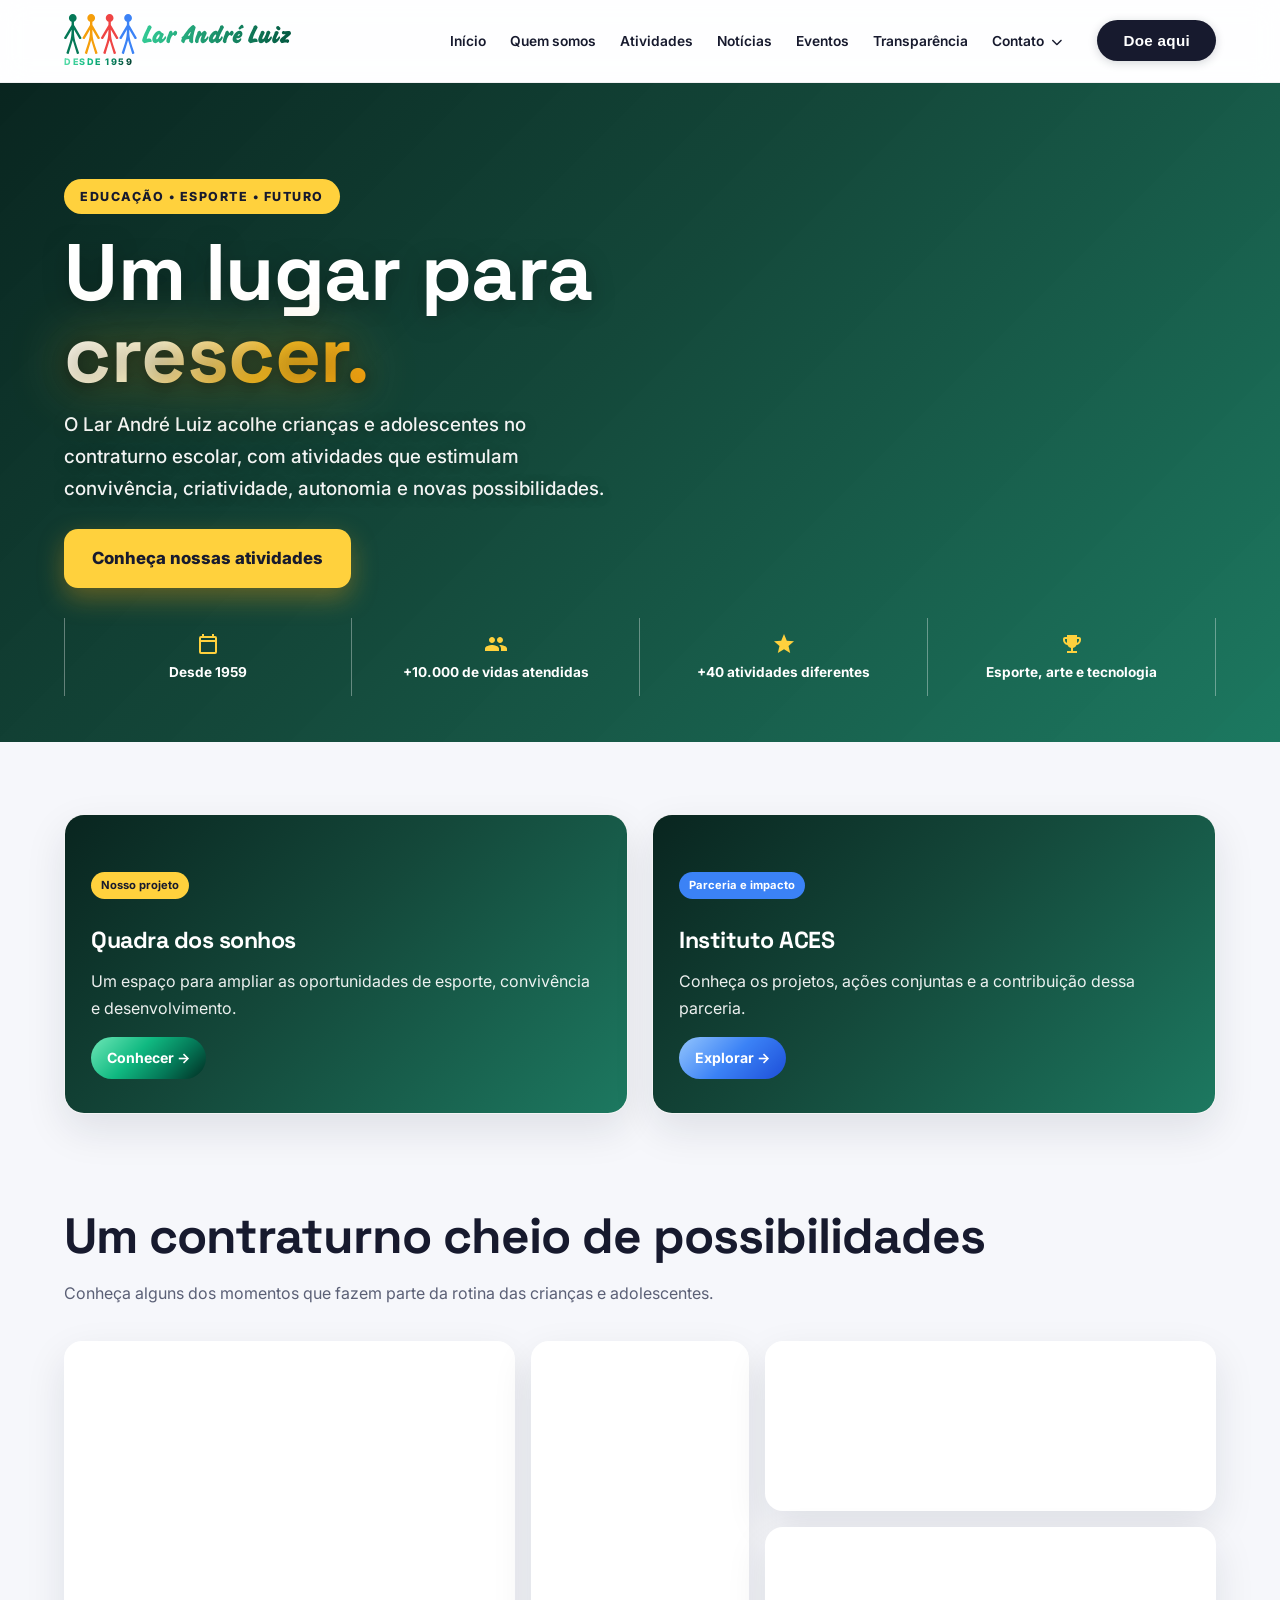
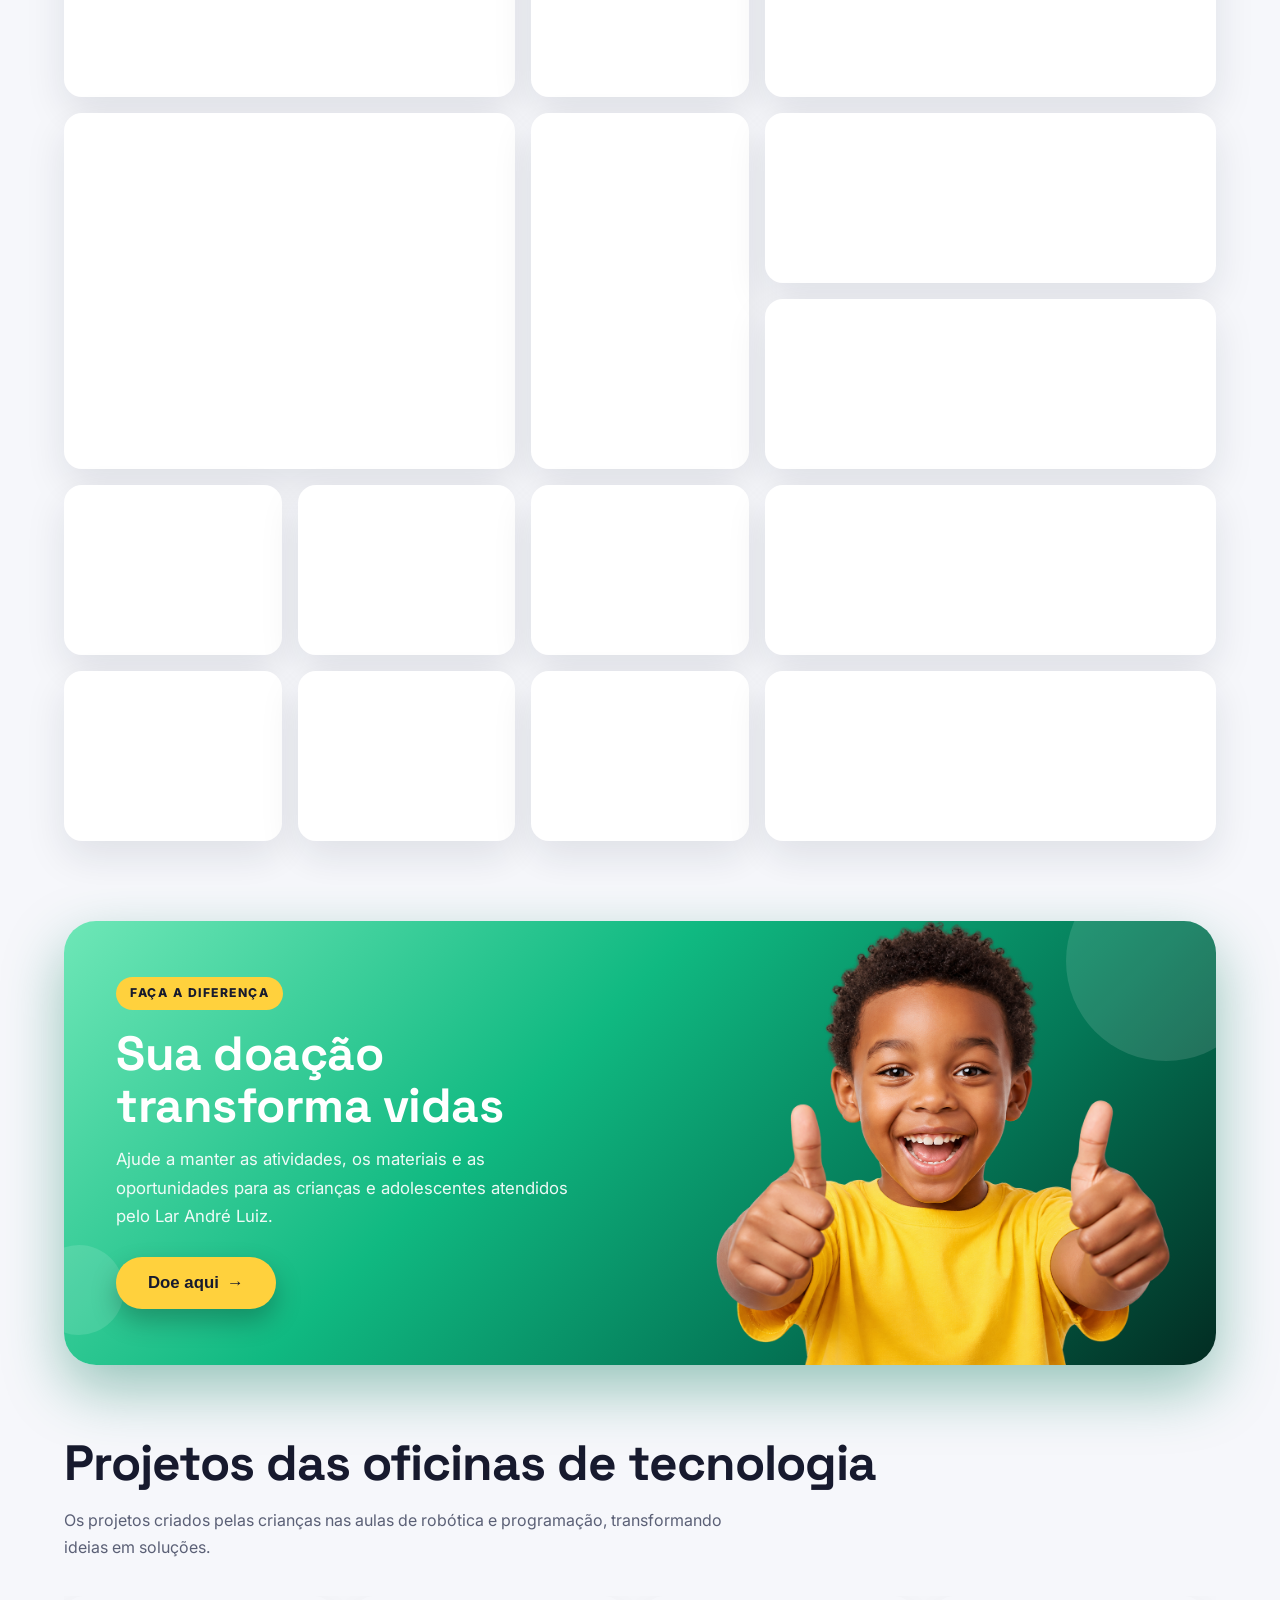
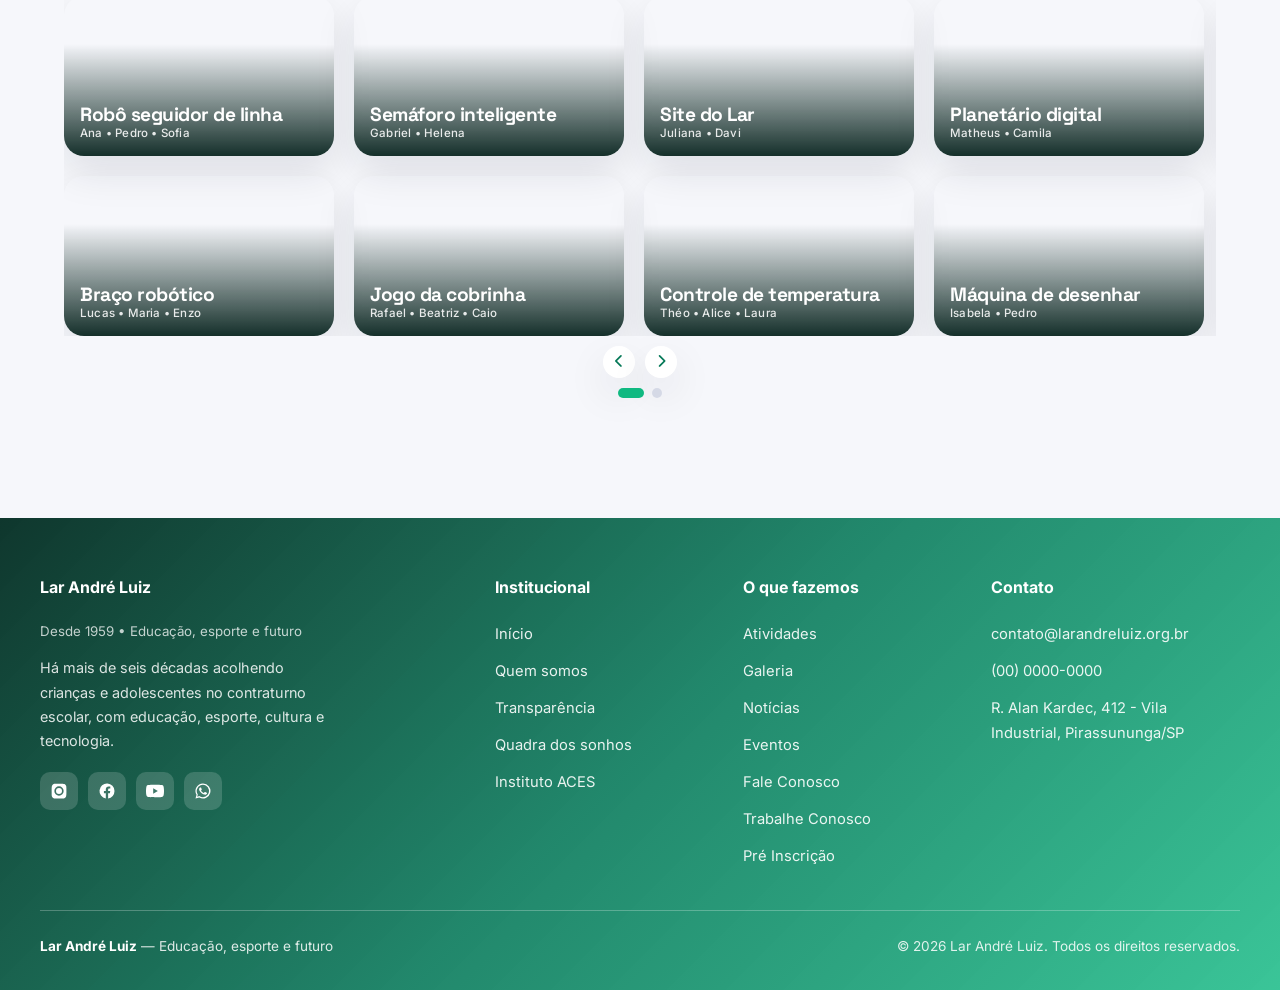
==== commit 2748aad0: "Responsividade mobile completa e melhorias de layout" ====
--- a/index.html
+++ b/index.html
@@ -14,6 +14,7 @@
 <header>
 <div class="nav">
 <a class="logo" href="#inicio" onclick="showPage('inicio')"><img src="assets/images/logo.svg" alt="Lar André Luiz"><small>DESDE 1959</small></a>
+<button class="burger" onclick="toggleMenu()" aria-label="Abrir menu"><i class="fas fa-bars"></i></button>
 <nav id="menu">
 <button onclick="showPage('inicio')">Início</button>
 <button onclick="showPage('quem')">Quem somos</button>
@@ -22,6 +23,7 @@
 <button onclick="showPage('eventos')">Eventos</button>
 <button onclick="showPage('transparencia')">Transparência</button>
 <div class="dd"><button class="dd-btn" onclick="event.preventDefault()">Contato <i class="fas fa-chevron-down"></i></button><div class="dd-menu"><button onclick="showPage('fale')">Fale Conosco</button><button onclick="showPage('trabalhe')">Trabalhe Conosco</button><button onclick="showPage('inscricao')">Pré Inscrição</button></div></div>
+<button class="doe menu-doe" onclick="openDonation()">Doe aqui</button>
 </nav>
 <button class="doe" onclick="openDonation()">Doe aqui</button>
 </div>
@@ -46,7 +48,7 @@
 </div>
 </div>
 <div class="sec">
-<div class="grid" style="grid-template-columns:repeat(2,1fr)">
+<div class="grid spots-grid">
 <div class="card spot" onclick="showPage('quadra')" style="background-image:url('https://images.unsplash.com/photo-1546519638-68e109498ffc?auto=format&fit=crop&w=1200&q=80')"><div class="shade"></div><div class="content"><span class="badge" style="background:var(--yellow-light);color:var(--ink)">Nosso projeto</span><h3>Quadra dos sonhos</h3><p>Um espaço para ampliar as oportunidades de esporte, convivência e desenvolvimento.</p><span class="go" style="background:var(--grad)">Conhecer →</span></div></div>
 <div class="card spot" onclick="showPage('aces')" style="background-image:url('https://images.unsplash.com/photo-1522202176988-66273c2fd55f?auto=format&fit=crop&w=1200&q=80')"><div class="shade"></div><div class="content"><span class="badge" style="background:var(--blue);color:#fff">Parceria e impacto</span><h3>Instituto ACES</h3><p>Conheça os projetos, ações conjuntas e a contribuição dessa parceria.</p><span class="go" style="background:var(--grad-blue)">Explorar →</span></div></div>
 </div>
@@ -169,7 +171,7 @@
 
 <div class="team-block">
 <h3 class="team-title">Voluntários e Parceiros</h3>
-<div class="team-grid">
+<div class="team-grid vol-grid">
 <div class="person"><img src="https://images.unsplash.com/photo-1438761681033-6461ffad8d80?auto=format&fit=crop&w=400&q=80&h=500&crop=faces" alt="Voluntária"><div class="p-info"><h4>Maria Eduarda</h4><p class="role">Voluntária de Artes</p></div></div>
 <div class="person"><img src="https://images.unsplash.com/photo-1519085360753-af0119f7cbe7?auto=format&fit=crop&w=400&q=80&h=500&crop=faces" alt="Voluntário"><div class="p-info"><h4>Paulo Henrique</h4><p class="role">Voluntário Esportivo</p></div></div>
 <div class="person"><img src="https://images.unsplash.com/photo-1534528741775-53994a69daeb?auto=format&fit=crop&w=400&q=80&h=500&crop=faces" alt="Voluntária"><div class="p-info"><h4>Larissa Costa</h4><p class="role">Voluntária de Leitura</p></div></div>
@@ -434,12 +436,12 @@
 <button class="primary"><i class="fas fa-paper-plane"></i> Enviar mensagem</button>
 </form>
 </div>
-<div class="card map-card"><div class="map-bg"><iframe src="https://www.google.com/maps?q=Pirassununga,+SP&output=embed" loading="lazy" referrerpolicy="no-referrer-when-downgrade" title="Mapa do Lar André Luiz"></iframe></div>
-<div class="map-content"><div class="section-head" style="margin-bottom:20px"><h2 class="section-title" style="font-size:1.6rem">Nossa localização</h2><p class="sub">Visite o Lar André Luiz em Pirassununga/SP.</p></div>
+<div class="card map-card"><div class="map-bg"><iframe src="https://www.google.com/maps?q=R.+Alan+Kardec,+412+-+Vila+Industrial,+Pirassununga+-+SP,+13631-300,+Brasil&output=embed" loading="lazy" referrerpolicy="no-referrer-when-downgrade" title="Mapa do Lar André Luiz"></iframe></div>
+<div class="map-content"><div class="section-head" style="margin-bottom:20px"><h2 class="section-title" style="font-size:1.6rem">Nossa localização</h2><p class="sub">Visite o Lar André Luiz em R. Alan Kardec, 412 - Vila Industrial, Pirassununga/SP.</p></div>
 <div class="contact-info">
 <p><i class="fas fa-envelope"></i> contato@larandreluiz.org.br</p>
 <p><i class="fas fa-phone"></i> (00) 0000-0000</p>
-<p><i class="fas fa-map-marker-alt"></i> Pirassununga/SP</p>
+<p><i class="fas fa-map-marker-alt"></i> R. Alan Kardec, 412 - Vila Industrial, Pirassununga - SP, 13631-300</p>
 <p><i class="fas fa-clock"></i> Segunda a sexta, contraturno escolar</p>
 </div></div>
 </div>
@@ -577,7 +579,7 @@
 </div>
 <div><h4>Institucional</h4><div class="links"><a onclick="showPage('inicio')" href="#inicio">Início</a><a onclick="showPage('quem')" href="#">Quem somos</a><a onclick="showPage('transparencia')" href="#">Transparência</a><a onclick="showPage('quadra')" href="#">Quadra dos sonhos</a><a onclick="showPage('aces')" href="#">Instituto ACES</a></div></div>
 <div><h4>O que fazemos</h4><div class="links"><a onclick="showPage('atividades')" href="#">Atividades</a><a onclick="showPage('galeria')" href="#">Galeria</a><a onclick="showPage('noticias')" href="#">Notícias</a><a onclick="showPage('eventos')" href="#">Eventos</a><a onclick="showPage('fale')" href="#">Fale Conosco</a><a onclick="showPage('trabalhe')" href="#">Trabalhe Conosco</a><a onclick="showPage('inscricao')" href="#">Pré Inscrição</a></div></div>
-<div><h4>Contato</h4><div class="links"><a href="#">contato@larandreluiz.org.br</a><a href="#">(00) 0000-0000</a><a href="#">Pirassununga/SP</a></div></div>
+<div><h4>Contato</h4><div class="links"><a href="#">contato@larandreluiz.org.br</a><a href="#">(00) 0000-0000</a><a href="#">R. Alan Kardec, 412 - Vila Industrial, Pirassununga/SP</a></div></div>
 </div>
 <div class="foot-bottom"><div><strong>Lar André Luiz</strong> — Educação, esporte e futuro</div><div>© <span id="year"></span> Lar André Luiz. Todos os direitos reservados.</div></div>
 </div>
@@ -591,7 +593,7 @@
 <h2 class="section-title" style="font-size:2.2rem">Doe aqui</h2>
 <p>Sua contribuição ajuda a manter as atividades, os materiais e as oportunidades para as crianças e adolescentes atendidos pelo Lar André Luiz.</p>
 <div class="bank-card"><h3>Depósito bancário</h3><p><strong>Banco:</strong> adicione aqui os dados oficiais.</p><p><strong>Agência:</strong> adicione aqui</p><p><strong>Conta:</strong> adicione aqui</p></div>
-<div class="don-contact"><h3>Contato</h3><p>contato@larandreluiz.org.br</p><p>(00) 0000-0000</p><p>Pirassununga/SP</p></div>
+<div class="don-contact"><h3>Contato</h3><p>contato@larandreluiz.org.br</p><p>(00) 0000-0000</p><p>R. Alan Kardec, 412 - Vila Industrial, Pirassununga - SP, 13631-300</p></div>
 </div>
 <div class="don-mid"></div>
 <div class="don-right">
--- a/assets/css/style.css
+++ b/assets/css/style.css
@@ -24,6 +24,8 @@
 nav{display:flex;gap:2px;flex-wrap:wrap;justify-content:flex-end;flex:1}nav a,nav button{border:0;background:none;color:var(--ink);cursor:pointer;font-size:.86rem;font-weight:600;padding:8px 11px;border-radius:10px;font-family:Inter,sans-serif;text-decoration:none}nav a:hover,nav button:hover{background:#ecfdf5;color:var(--green-dark)}
 .dd{position:relative}.dd-btn{cursor:pointer}.dd-btn i{font-size:.7rem;margin-left:4px}.dd-menu{display:none;position:absolute;top:100%;right:0;background:#fff;border-radius:14px;box-shadow:var(--shadow);padding:6px;min-width:180px;z-index:40}.dd-menu::before{content:'';position:absolute;top:-14px;left:0;right:0;height:14px}.dd:hover .dd-menu,.dd:focus-within .dd-menu{display:block}.dd-menu button{display:block;width:100%;text-align:left;padding:10px 14px;border-radius:8px;font-size:.88rem}.dd-menu button:hover{background:#ecfdf5;color:var(--green-dark)}
 .doe{background:#171a2e;color:#fff!important;border:0!important;border-radius:999px;padding:12px 26px!important;font-weight:600;font-size:.95rem;letter-spacing:.3px;cursor:pointer;box-shadow:0 2px 10px rgba(23,26,46,.18);transition:all .25s}.doe:hover{background:var(--green-dark);box-shadow:0 8px 22px rgba(4,120,87,.45);transform:translateY(-2px)}
+.burger{display:none}
+.menu-doe{display:none}
 main{min-height:auto}.sec{max-width:1200px;margin:auto;padding:72px 24px}section{scroll-margin-top:80px}.page{display:none}.page.active{display:block}.page.active.hero{display:flex}.page.active{animation:pageIn .45s ease both}.page.leaving{animation:pageOut .2s ease forwards}@keyframes pageIn{from{opacity:0;transform:translateY(14px)}to{opacity:1;transform:translateY(0)}}@keyframes pageOut{from{opacity:1;transform:none}to{opacity:0;transform:translateY(-10px)}}
 .hero{position:relative;border-radius:0;overflow:hidden;min-height:640px;display:flex;align-items:center;color:#fff}
 .hero video,.hero img{position:absolute;inset:0;width:100%;height:100%;object-fit:cover;z-index:0}
@@ -208,8 +210,8 @@
 .modern-form textarea{min-height:120px;resize:vertical}
 .modern-form .primary{display:inline-flex;align-items:center;justify-content:center;gap:10px;justify-self:start}
 .form-row{display:grid;grid-template-columns:1fr 1fr;gap:16px}
-@media(max-width:900px){.grid,.cards4,.video-grid{grid-template-columns:repeat(2,1fr)}.split{grid-template-columns:1fr}nav{display:none}.nav{justify-content:space-between}.gallery{grid-template-columns:repeat(2,1fr)}.hero-inner{padding:64px 24px}.contact-grid{grid-template-columns:1fr}.form-side{grid-template-columns:1fr}.form-side .side-img{min-height:280px;order:-1}.team-grid{grid-template-columns:repeat(2,1fr)}.dir-level{gap:14px}.narrative{grid-template-columns:1fr;gap:28px}}
-@media(max-width:560px){.grid,.cards4,.gallery,.row,.video-grid{grid-template-columns:1fr}.gallery img{grid-column:auto;grid-row:auto}.sec{padding:48px 18px}.form-row{grid-template-columns:1fr}.contact-info{grid-template-columns:1fr}.team-grid{grid-template-columns:1fr}.team-row{justify-content:center}.dir-person{width:100%}.dir-person .d-info strong,.dir-person .d-info small{white-space:normal}}
+@media(max-width:900px){.grid,.cards4,.video-grid{grid-template-columns:repeat(2,1fr)}.news-grid{grid-template-columns:1fr}.split{grid-template-columns:1fr}#menu{display:none;position:absolute;top:100%;left:0;right:0;background:#fff;flex-direction:column;align-items:stretch;padding:14px;gap:6px;box-shadow:0 18px 40px rgba(23,26,46,.15);z-index:30;border-top:1px solid rgba(23,26,46,.06)}#menu.open{display:flex}#menu button{width:100%;text-align:left;padding:12px 16px;border-radius:10px;font-size:.95rem}#menu .dd-menu{display:block;position:static;box-shadow:none;padding:2px 0 2px 14px}.nav>.doe{display:none}#menu .menu-doe{display:inline-flex;width:100%;text-align:center;justify-content:center;padding:14px!important;margin-top:8px;font-size:1rem}.burger{display:inline-flex;align-items:center;justify-content:center;width:42px;height:42px;border-radius:12px;border:1.5px solid #e4e6f0;background:#fff;color:var(--green-dark);font-size:1.15rem;cursor:pointer;margin-left:auto;flex:0 0 auto}.nav{gap:12px}.gallery{grid-template-columns:repeat(2,1fr)}.hero-inner{padding:64px 24px}.contact-grid{grid-template-columns:1fr}.form-side{grid-template-columns:1fr}.form-side .side-img{min-height:280px;order:-1}.team-grid{grid-template-columns:repeat(2,1fr)}.dir-level{gap:14px}.narrative{grid-template-columns:1fr;gap:28px}.map-card{display:grid;gap:20px;min-height:auto;width:100%;background:transparent;border:0;box-shadow:none;overflow:visible;padding:0}.map-card .map-bg{position:relative;height:300px;width:100%;border-radius:20px;overflow:hidden;box-shadow:var(--shadow)}.map-card .map-bg iframe{height:300px;width:100%}.map-card .map-content{position:relative;margin-top:0;background:var(--paper);padding:26px 22px;border-radius:20px;box-shadow:var(--shadow);border:1px solid rgba(23,26,46,.05)}.map-card .map-content .section-head{margin-bottom:16px}.map-card .contact-info{grid-template-columns:1fr;gap:12px}.map-card .contact-info p{display:flex;align-items:center;gap:12px;font-size:.92rem;line-height:1.5;color:var(--ink)}.map-card .contact-info i{width:auto;margin-right:0}}
+@media(max-width:560px){.grid,.cards4,.gallery,.row,.video-grid{grid-template-columns:1fr}.gallery img{grid-column:auto;grid-row:auto}.sec{padding:48px 18px}.form-row{grid-template-columns:1fr}.contact-info{grid-template-columns:1fr}.team-grid{grid-template-columns:1fr}.team-row{justify-content:center;flex-direction:column;align-items:stretch}.team-row .person{width:100%;max-width:none}.vol-grid{grid-template-columns:repeat(2,1fr)}.dir-person{width:100%}.dir-person .d-info strong,.dir-person .d-info small{white-space:normal}.hero{min-height:440px}.hero-inner{padding:56px 20px 34px}.hero p{font-size:1rem}.hero h1{font-size:clamp(2.2rem,11vw,3.2rem)}.band{min-height:260px}.band-inner{padding:24px}.news-hero{min-height:320px}.news-hero .hero-content{padding:24px}.crumb-row{padding:14px 16px 0;flex-wrap:wrap;gap:8px}.gallery-cta{width:100%;justify-content:center}.don-note{left:14px;right:14px;justify-content:center}.foot-bottom{flex-direction:column;text-align:center;gap:8px}.pagination{gap:14px}.pagination .pg-info{min-width:auto}}
 
 .mosaic{display:grid;grid-template-columns:repeat(5,1fr);grid-auto-rows:170px;gap:16px}
 .tech-carousel{overflow:hidden}.tech-track{display:grid;grid-auto-flow:column;grid-template-rows:repeat(2,1fr);gap:20px;width:max-content;transition:transform .6s ease}.tech-card{position:relative;width:270px;height:160px;border-radius:20px;overflow:hidden;background-size:cover;background-position:center;display:flex;align-items:flex-end;box-shadow:var(--shadow);cursor:pointer;transition:.25s}.tech-card:hover{transform:translateY(-4px)}.tech-card .shade{position:absolute;inset:0;background:linear-gradient(180deg,rgba(1,30,24,0) 30%,rgba(1,30,24,.92) 100%)}.tech-card .inner{position:relative;z-index:2;padding:16px;color:#fff;width:100%}.tech-card h3{margin:0 0 2px;color:#fff;font-size:1.2rem;line-height:1.1}.tech-card .kids{font-size:.72rem;color:rgba(255,255,255,.88);font-weight:500;letter-spacing:.2px;display:block;line-height:1.1}
@@ -223,6 +225,8 @@
 @keyframes fadetwo{0%{opacity:0}8%{opacity:1}42%{opacity:1}58%{opacity:0}100%{opacity:0}}
 .photo.two img{animation-name:fadetwo}
 .spot::before{display:none}
+.spots-grid{grid-template-columns:repeat(2,1fr)}
+@media(max-width:560px){.spots-grid{grid-template-columns:1fr}}
 
 @media(max-width:900px){.mosaic{grid-template-columns:repeat(3,1fr)}.photo.big{grid-column:span 2;grid-row:span 2}.photo.land{grid-column:span 2}.photo.port{grid-row:span 2}}
 @media(max-width:560px){.mosaic{grid-template-columns:1fr}.photo{grid-column:auto;grid-row:auto}}
@@ -277,4 +281,4 @@
 .trans-files a i{color:var(--red);font-size:.95rem}
 .trans-details{color:var(--muted);font-size:.95rem;line-height:1.7;margin:16px 0 20px}
 @media(max-width:900px){.don-grid{grid-template-columns:1fr 1fr}.don-mid{min-height:220px;grid-column:1/-1;order:-1}.don-right{border-left:0;border-top:1px solid rgba(23,26,46,.05)}}
-@media(max-width:560px){.don-grid{grid-template-columns:1fr}.don-left,.don-right{padding:24px}.qr svg{width:170px;height:170px}.gal-nav{width:36px;height:36px;font-size:.95rem}}
+@media(max-width:560px){.don-grid{grid-template-columns:1fr}.don-left,.don-right{padding:24px}.qr svg{width:170px;height:170px}.gal-nav{width:36px;height:36px;font-size:.95rem}.modal{padding:14px}.trans-cols{grid-template-columns:1fr}.don-bg{height:70%}}
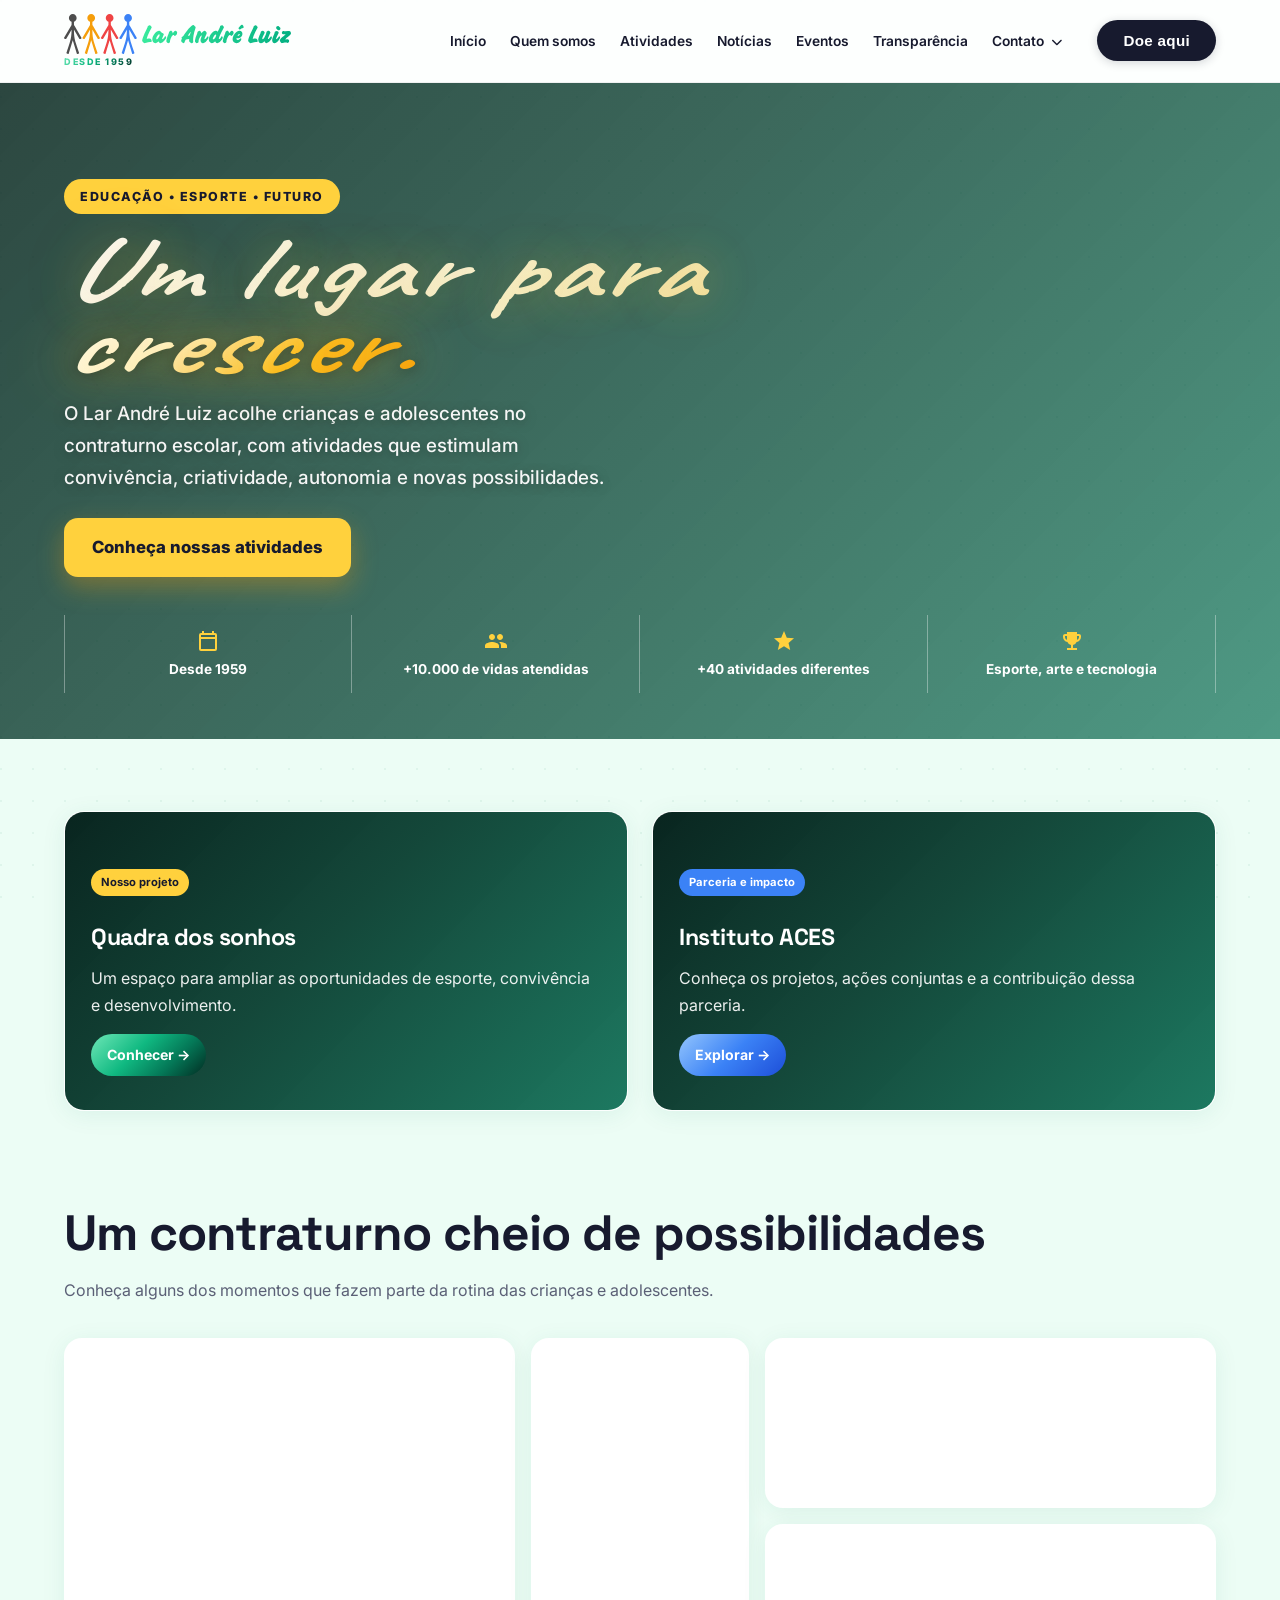
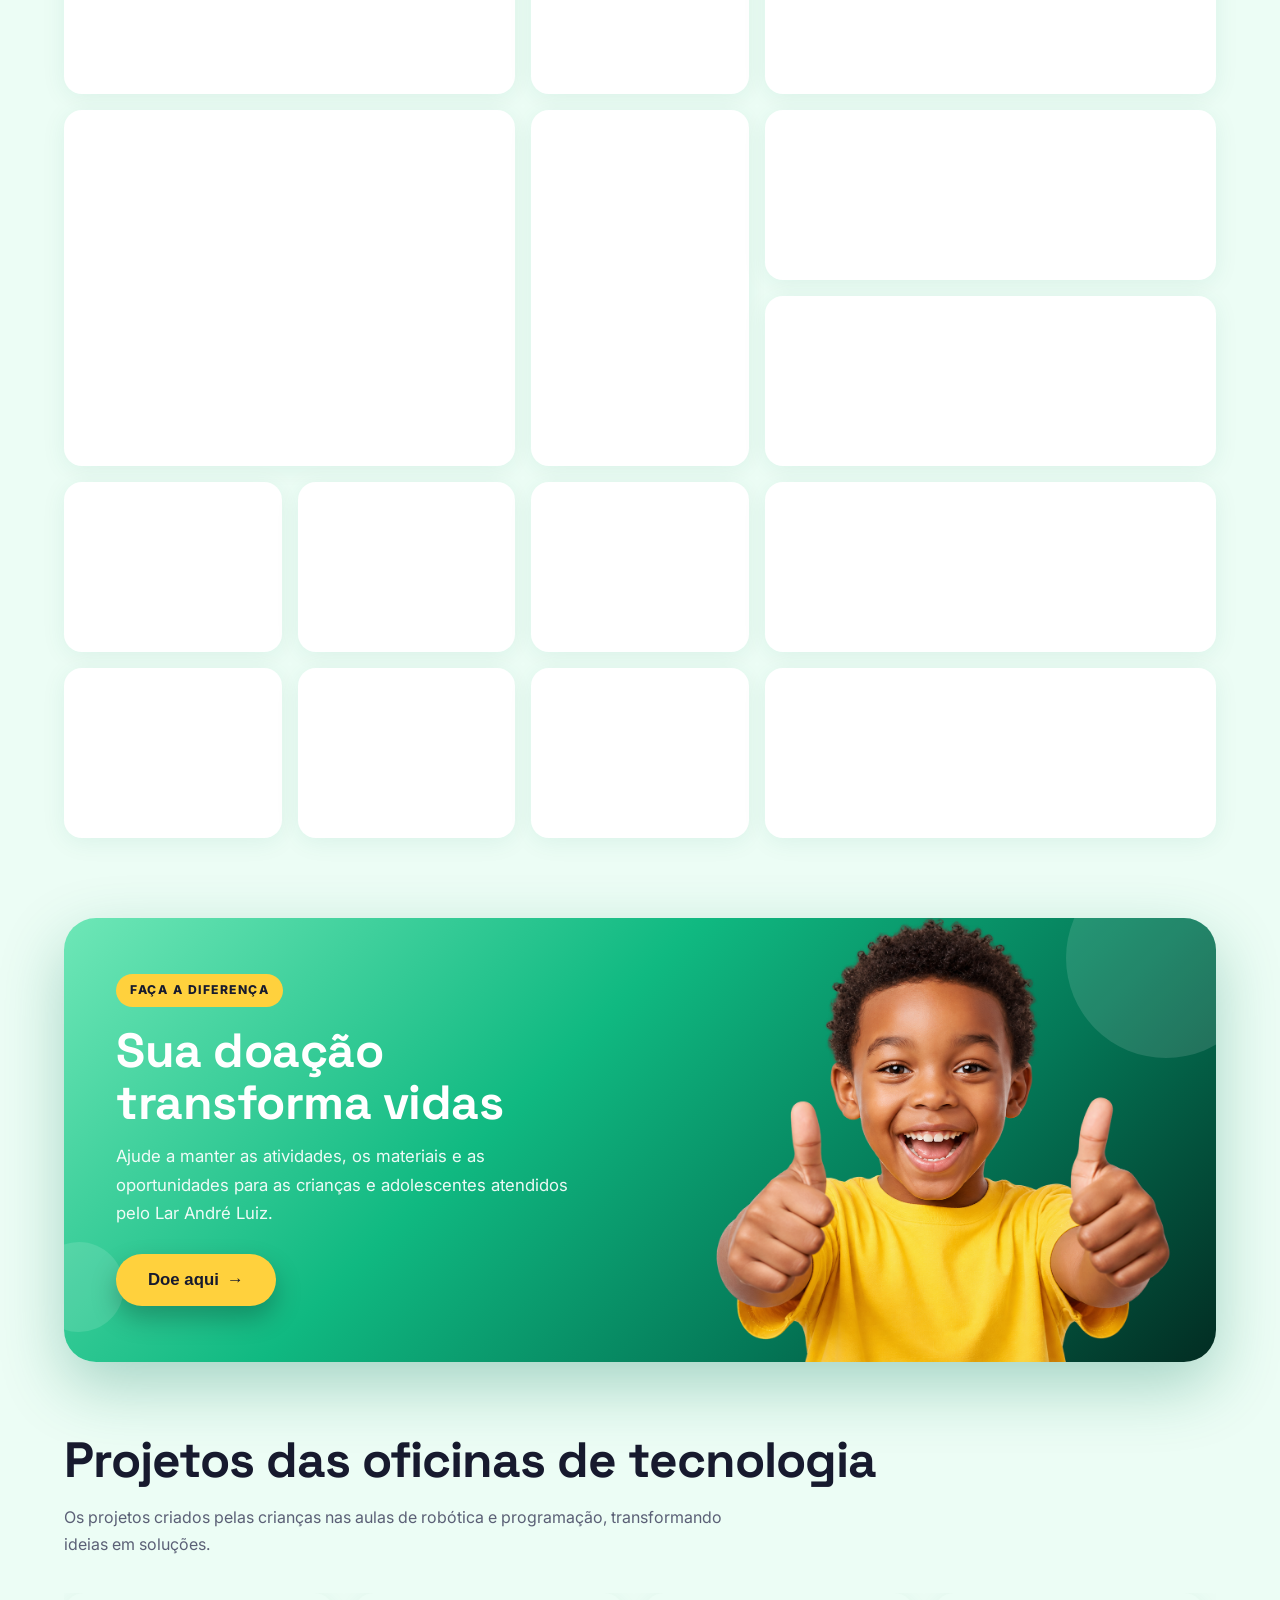
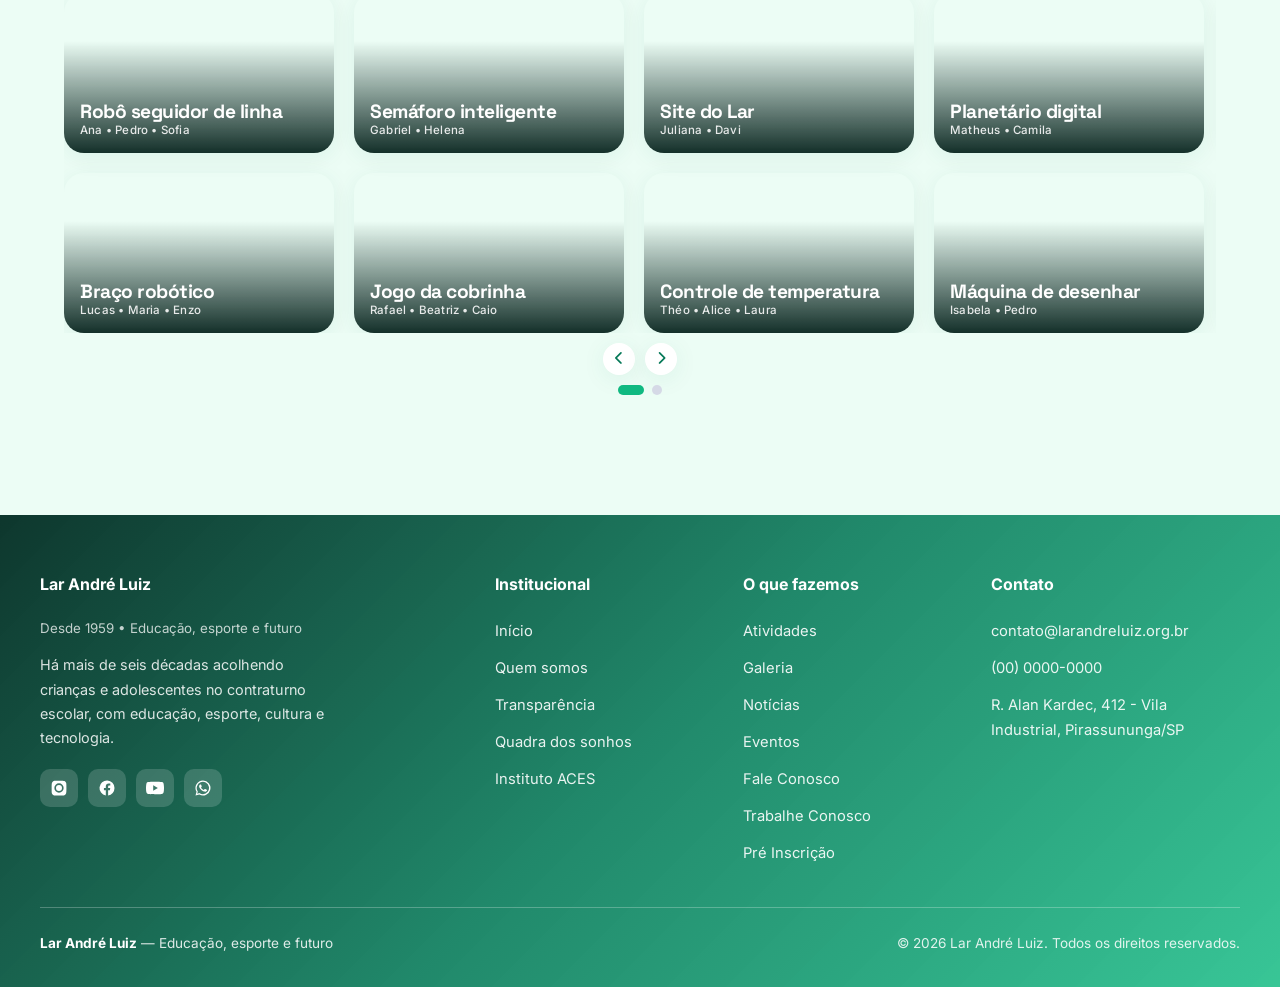
==== commit d6535b9d: "commit 260909" ====
--- a/index.html
+++ b/index.html
@@ -4,9 +4,10 @@
 <meta charset="UTF-8">
 <meta name="viewport" content="width=device-width, initial-scale=1.0">
 <title>Lar André Luiz | Desde 1959</title>
+<link rel="icon" type="image/png" href="favicon.png">
 <link rel="preconnect" href="https://fonts.googleapis.com">
 <link rel="preconnect" href="https://fonts.gstatic.com" crossorigin>
-<link href="https://fonts.googleapis.com/css2?family=Space+Grotesk:wght@400;500;600;700&family=Inter:wght@400;500;600;700;800&display=swap" rel="stylesheet">
+<link href="https://fonts.googleapis.com/css2?family=Caveat:wght@400;500;600;700&family=Space+Grotesk:wght@400;500;600;700&family=Inter:wght@400;500;600;700;800&display=swap" rel="stylesheet">
 <link rel="stylesheet" href="https://cdnjs.cloudflare.com/ajax/libs/font-awesome/6.5.2/css/all.min.css">
 <link rel="stylesheet" href="assets/css/style.css">
 </head>
@@ -36,7 +37,7 @@
 <div class="overlay"></div>
 <div class="hero-inner">
 <div class="eyebrow" style="background:var(--yellow-light);color:var(--ink);">Educação • Esporte • Futuro</div>
-<h1>Um lugar para <span class="hero-glow">crescer.</span></h1>
+<h1><em>Um lugar para <span class="hero-glow">crescer.</span></em></h1>
 <p>O Lar André Luiz acolhe crianças e adolescentes no contraturno escolar, com atividades que estimulam convivência, criatividade, autonomia e novas possibilidades.</p>
 <a class="cta" href="#atividades" onclick="showPage('atividades')">Conheça nossas atividades</a>
 <div class="hero-stats">
@@ -48,33 +49,33 @@
 </div>
 </div>
 <div class="sec">
-<div class="grid spots-grid">
-<div class="card spot" onclick="showPage('quadra')" style="background-image:url('https://images.unsplash.com/photo-1546519638-68e109498ffc?auto=format&fit=crop&w=1200&q=80')"><div class="shade"></div><div class="content"><span class="badge" style="background:var(--yellow-light);color:var(--ink)">Nosso projeto</span><h3>Quadra dos sonhos</h3><p>Um espaço para ampliar as oportunidades de esporte, convivência e desenvolvimento.</p><span class="go" style="background:var(--grad)">Conhecer →</span></div></div>
+<div class="grid spots-grid fade-up">
+<div class="card spot" onclick="showPage('quadra')" style="background-image:url('https://images.unsplash.com/photo-1526232761682-d26e03ac148e?auto=format&fit=crop&w=1200&q=80')"><div class="shade"></div><div class="content"><span class="badge" style="background:var(--yellow-light);color:var(--ink)">Nosso projeto</span><h3>Quadra dos sonhos</h3><p>Um espaço para ampliar as oportunidades de esporte, convivência e desenvolvimento.</p><span class="go" style="background:var(--grad)">Conhecer →</span></div></div>
 <div class="card spot" onclick="showPage('aces')" style="background-image:url('https://images.unsplash.com/photo-1522202176988-66273c2fd55f?auto=format&fit=crop&w=1200&q=80')"><div class="shade"></div><div class="content"><span class="badge" style="background:var(--blue);color:#fff">Parceria e impacto</span><h3>Instituto ACES</h3><p>Conheça os projetos, ações conjuntas e a contribuição dessa parceria.</p><span class="go" style="background:var(--grad-blue)">Explorar →</span></div></div>
 </div>
 </div>
 <div class="sec" style="padding-top:8px">
-<div class="section-head"><h2 class="section-title">Um contraturno cheio de possibilidades</h2><p class="sub">Conheça alguns dos momentos que fazem parte da rotina das crianças e adolescentes.</p></div>
+<div class="section-head fade-up"><h2 class="section-title">Um contraturno cheio de possibilidades</h2><p class="sub">Conheça alguns dos momentos que fazem parte da rotina das crianças e adolescentes.</p></div>
 <div class="mosaic">
-<div class="photo big"><img style="animation-delay:-4s" src="https://images.unsplash.com/photo-1518600506278-4e8ef466b810?auto=format&fit=crop&w=800&q=80" alt="" data-cap="Aulas de arte e pintura"><img style="animation-delay:-10s" src="https://images.unsplash.com/photo-1551698618-1dfe5d97d256?auto=format&fit=crop&w=800&q=80" alt="" data-cap="Atividades de construção"><img style="animation-delay:-16s" src="https://images.unsplash.com/photo-1554068865-24cecd4e34b8?auto=format&fit=crop&w=800&q=80" alt="" data-cap="Treino de tênis"></div>
-<div class="photo port"><img style="animation-delay:-4s" src="https://images.unsplash.com/photo-1529390079861-591de354faf5?auto=format&fit=crop&w=800&q=80" alt="" data-cap="Hora da leitura"><img style="animation-delay:-10s" src="https://images.unsplash.com/photo-1517466787929-bc90951d0974?auto=format&fit=crop&w=800&q=80" alt="" data-cap="Esportes na quadra"><img style="animation-delay:-16s" src="https://images.unsplash.com/photo-1523580846011-d3a5bc25702b?auto=format&fit=crop&w=800&q=80" alt="" data-cap="Oficina de dança"></div>
-<div class="photo land two"><img style="animation-delay:-3s" src="https://images.unsplash.com/photo-1518770660439-4636190af475?auto=format&fit=crop&w=800&q=80" alt="" data-cap="Aula de robótica"><img style="animation-delay:-9s" src="https://images.unsplash.com/photo-1522202176988-66273c2fd55f?auto=format&fit=crop&w=800&q=80" alt="" data-cap="Trabalho em equipe"></div>
-<div class="photo land two"><img style="animation-delay:-3s" src="https://images.unsplash.com/photo-1503454537195-1dcabb73ffb9?auto=format&fit=crop&w=800&q=80" alt="" data-cap="Passeio de bicicleta"><img style="animation-delay:-9s" src="https://images.unsplash.com/photo-1546519638-68e109498ffc?auto=format&fit=crop&w=800&q=80" alt="" data-cap="Esporte e movimento"></div>
-<div class="photo big"><img style="animation-delay:-4s" src="https://images.unsplash.com/photo-1497032628192-86f99bcd76bc?auto=format&fit=crop&w=800&q=80" alt="" data-cap="Momento de leitura"><img style="animation-delay:-10s" src="https://images.unsplash.com/photo-1511671782779-c97d3d27a1d4?auto=format&fit=crop&w=800&q=80" alt="" data-cap="Teatro e expressão"><img style="animation-delay:-16s" src="https://images.unsplash.com/photo-1544717297-fa95b6ee9643?auto=format&fit=crop&w=800&q=80" alt="" data-cap="Atividades escolares"></div>
-<div class="photo port"><img style="animation-delay:-4s" src="https://images.unsplash.com/photo-1596464716127-f2a82984de30?auto=format&fit=crop&w=800&q=80" alt="" data-cap="Ateliê de artes"><img style="animation-delay:-10s" src="https://images.unsplash.com/photo-1588072432836-e10032774350?auto=format&fit=crop&w=800&q=80" alt="" data-cap="Oficina de ciências"><img style="animation-delay:-16s" src="https://images.unsplash.com/photo-1509062522246-3755977927d7?auto=format&fit=crop&w=800&q=80" alt="" data-cap="Coral do Lar"></div>
-<div class="photo land two"><img style="animation-delay:-3s" src="https://images.unsplash.com/photo-1571019613454-1cb2f99b2d8b?auto=format&fit=crop&w=800&q=80" alt="" data-cap="Ginástica e alongamento"><img style="animation-delay:-9s" src="https://images.unsplash.com/photo-1533227268428-f9ed0900fb3b?auto=format&fit=crop&w=800&q=80" alt="" data-cap="Aprendizado em grupo"></div>
-<div class="photo land two"><img style="animation-delay:-3s" src="https://images.unsplash.com/photo-1545622783-b3e021430fee?auto=format&fit=crop&w=800&q=80" alt="" data-cap="Vôlei em equipe"><img style="animation-delay:-9s" src="https://images.unsplash.com/photo-1596461404969-9ae70f2830c1?auto=format&fit=crop&w=800&q=80" alt="" data-cap="Recreação ao ar livre"></div>
-<div class="photo small two"><img style="animation-delay:-3s" src="https://images.unsplash.com/photo-1554774853-aae0a22c8aa4?auto=format&fit=crop&w=800&q=80" alt="" data-cap="Sala de aula"><img style="animation-delay:-9s" src="https://images.unsplash.com/photo-1604881991720-f91add269bed?auto=format&fit=crop&w=800&q=80" alt="" data-cap="Hora do conto"></div>
-<div class="photo small two"><img style="animation-delay:-3s" src="https://images.unsplash.com/photo-1574629810360-7efbbe195018?auto=format&fit=crop&w=800&q=80" alt="" data-cap="Futebol entre amigos"><img style="animation-delay:-9s" src="https://images.unsplash.com/photo-1530549387789-4c1017266635?auto=format&fit=crop&w=800&q=80" alt="" data-cap="Convivência e amizade"></div>
-<div class="photo small two"><img style="animation-delay:-3s" src="https://images.unsplash.com/photo-1502086223501-7ea6ecd79368?auto=format&fit=crop&w=800&q=80" alt="" data-cap="Passeio ao parque"><img style="animation-delay:-9s" src="https://images.unsplash.com/photo-1606811841689-23dfddce3e95?auto=format&fit=crop&w=800&q=80" alt="" data-cap="Momento de lazer"></div>
-<div class="photo land"><img style="animation-delay:-4s" src="https://images.unsplash.com/photo-1518600506278-4e8ef466b810?auto=format&fit=crop&w=800&q=80" alt="" data-cap="Aulas de arte e pintura"><img style="animation-delay:-10s" src="https://images.unsplash.com/photo-1551698618-1dfe5d97d256?auto=format&fit=crop&w=800&q=80" alt="" data-cap="Atividades de construção"><img style="animation-delay:-16s" src="https://images.unsplash.com/photo-1554068865-24cecd4e34b8?auto=format&fit=crop&w=800&q=80" alt="" data-cap="Treino de tênis"></div>
-<div class="photo small two"><img style="animation-delay:-3s" src="https://images.unsplash.com/photo-1529390079861-591de354faf5?auto=format&fit=crop&w=800&q=80" alt="" data-cap="Hora da leitura"><img style="animation-delay:-9s" src="https://images.unsplash.com/photo-1517466787929-bc90951d0974?auto=format&fit=crop&w=800&q=80" alt="" data-cap="Esportes na quadra"></div>
-<div class="photo small two"><img style="animation-delay:-3s" src="https://images.unsplash.com/photo-1523580846011-d3a5bc25702b?auto=format&fit=crop&w=800&q=80" alt="" data-cap="Oficina de dança"><img style="animation-delay:-9s" src="https://images.unsplash.com/photo-1518770660439-4636190af475?auto=format&fit=crop&w=800&q=80" alt="" data-cap="Aula de robótica"></div>
-<div class="photo small two"><img style="animation-delay:-3s" src="https://images.unsplash.com/photo-1522202176988-66273c2fd55f?auto=format&fit=crop&w=800&q=80" alt="" data-cap="Trabalho em equipe"><img style="animation-delay:-9s" src="https://images.unsplash.com/photo-1503454537195-1dcabb73ffb9?auto=format&fit=crop&w=800&q=80" alt="" data-cap="Passeio de bicicleta"></div>
-<div class="photo land"><img style="animation-delay:-4s" src="https://images.unsplash.com/photo-1546519638-68e109498ffc?auto=format&fit=crop&w=800&q=80" alt="" data-cap="Esporte e movimento"><img style="animation-delay:-10s" src="https://images.unsplash.com/photo-1497032628192-86f99bcd76bc?auto=format&fit=crop&w=800&q=80" alt="" data-cap="Momento de leitura"><img style="animation-delay:-16s" src="https://images.unsplash.com/photo-1511671782779-c97d3d27a1d4?auto=format&fit=crop&w=800&q=80" alt="" data-cap="Teatro e expressão"></div>
-</div>
-</div>
-<section class="cta-doe" style="margin:8px auto 48px">
+<div class="photo big"><img style="animation-delay:-4s" src="https://images.unsplash.com/photo-1596464716127-f2a82984de30?auto=format&fit=crop&w=800&q=80" alt="Crianças em aula de arte e pintura" data-cap="Aulas de arte e pintura"><img style="animation-delay:-10s" src="https://images.unsplash.com/photo-1509062522246-3755977927d7?auto=format&fit=crop&w=800&q=80" alt="Crianças em sala de aula com tablets" data-cap="Atividades em sala de aula"><img style="animation-delay:-16s" src="https://images.unsplash.com/photo-1526232761682-d26e03ac148e?auto=format&fit=crop&w=800&q=80" alt="Crianças jogando futebol em equipe" data-cap="Futebol entre amigos"></div>
+<div class="photo port"><img style="animation-delay:-4s" src="https://images.unsplash.com/photo-1544717297-fa95b6ee9643?auto=format&fit=crop&w=800&q=80" alt="Menina estudando e escrevendo" data-cap="Hora da leitura"><img style="animation-delay:-10s" src="https://images.unsplash.com/photo-1567057419565-4349c49d8a04?auto=format&fit=crop&w=800&q=80" alt="Crianças jogando futebol ao pôr do sol" data-cap="Esportes na quadra"><img style="animation-delay:-16s" src="https://images.unsplash.com/photo-1508700115892-45ecd05ae2ad?auto=format&fit=crop&w=800&q=80" alt="Crianças em aula de dança e balé" data-cap="Oficina de dança"></div>
+<div class="photo land two"><img style="animation-delay:-3s" src="https://images.unsplash.com/photo-1588072432836-e10032774350?auto=format&fit=crop&w=800&q=80" alt="Menino estudando online no notebook" data-cap="Aula de robótica e tecnologia"><img style="animation-delay:-9s" src="https://images.unsplash.com/photo-1522202176988-66273c2fd55f?auto=format&fit=crop&w=800&q=80" alt="Adolescentes estudando em grupo" data-cap="Trabalho em equipe"></div>
+<div class="photo land two"><img style="animation-delay:-3s" src="https://images.unsplash.com/photo-1472162072942-cd5147eb3902?auto=format&fit=crop&w=800&q=80" alt="Crianças brincando de mãos dadas ao ar livre" data-cap="Recreação ao ar livre"><img style="animation-delay:-9s" src="https://images.unsplash.com/photo-1461896836934-ffe607ba8211?auto=format&fit=crop&w=800&q=80" alt="Adolescentes correndo em atividade esportiva" data-cap="Esporte e movimento"></div>
+<div class="photo big"><img style="animation-delay:-4s" src="https://images.unsplash.com/photo-1427504494785-3a9ca7044f45?auto=format&fit=crop&w=800&q=80" alt="Crianças em sala de aula com a professora" data-cap="Momento de aprendizado"><img style="animation-delay:-10s" src="https://images.unsplash.com/photo-1514320291840-2e0a9bf2a9ae?auto=format&fit=crop&w=800&q=80" alt="Adolescentes em apresentação musical" data-cap="Teatro e expressão"><img style="animation-delay:-16s" src="https://images.unsplash.com/photo-1523240795612-9a054b0db644?auto=format&fit=crop&w=800&q=80" alt="Adolescentes estudando juntos" data-cap="Atividades escolares"></div>
+<div class="photo port"><img style="animation-delay:-4s" src="https://images.unsplash.com/photo-1513364776144-60967b0f800f?auto=format&fit=crop&w=800&q=80" alt="Crianças em ateliê de artes com tintas" data-cap="Ateliê de artes"><img style="animation-delay:-10s" src="https://images.unsplash.com/photo-1503676260728-1c00da094a0b?auto=format&fit=crop&w=800&q=80" alt="Crianças em atividade educativa" data-cap="Oficina de ciências"><img style="animation-delay:-16s" src="https://images.unsplash.com/photo-1577896851231-70ef18881754?auto=format&fit=crop&w=800&q=80" alt="Crianças em sala de aula" data-cap="Coral do Lar"></div>
+<div class="photo land two"><img style="animation-delay:-3s" src="https://images.unsplash.com/photo-1502086223501-7ea6ecd79368?auto=format&fit=crop&w=800&q=80" alt="Crianças brincando no parque" data-cap="Brincadeiras no parque"><img style="animation-delay:-9s" src="https://images.unsplash.com/photo-1520523839897-bd0b52f945a0?auto=format&fit=crop&w=800&q=80" alt="Criança em aula de piano" data-cap="Aula de música"></div>
+<div class="photo land two"><img style="animation-delay:-3s" src="https://images.unsplash.com/photo-1547153760-18fc86324498?auto=format&fit=crop&w=800&q=80" alt="Meninas em aula de balé" data-cap="Dança e expressão"><img style="animation-delay:-9s" src="https://images.unsplash.com/photo-1596461404969-9ae70f2830c1?auto=format&fit=crop&w=800&q=80" alt="Crianças brincando com brinquedos educativos" data-cap="Recreação e convivência"></div>
+<div class="photo small two"><img style="animation-delay:-3s" src="https://images.unsplash.com/photo-1503454537195-1dcabb73ffb9?auto=format&fit=crop&w=800&q=80" alt="Menina sorrindo ao ar livre" data-cap="Infância feliz"><img style="animation-delay:-9s" src="https://images.unsplash.com/photo-1516627145497-ae6968895b74?auto=format&fit=crop&w=800&q=80" alt="Crianças desenhando e pintando" data-cap="Hora do conto"></div>
+<div class="photo small two"><img style="animation-delay:-3s" src="https://images.unsplash.com/photo-1560272564-c83b66b1ad12?auto=format&fit=crop&w=800&q=80" alt="Adolescente treinando futebol" data-cap="Futebol entre amigos"><img style="animation-delay:-9s" src="https://images.unsplash.com/photo-1526634332515-d56c5fd16991?auto=format&fit=crop&w=800&q=80" alt="Adolescentes reunidos e sorrindo" data-cap="Convivência e amizade"></div>
+<div class="photo small two"><img style="animation-delay:-3s" src="https://images.unsplash.com/photo-1472162072942-cd5147eb3902?auto=format&fit=crop&w=800&q=80" alt="Crianças pulando e brincando juntas" data-cap="Passeio ao parque"><img style="animation-delay:-9s" src="https://images.unsplash.com/photo-1502086223501-7ea6ecd79368?auto=format&fit=crop&w=800&q=80" alt="Crianças se divertindo ao ar livre" data-cap="Momento de lazer"></div>
+<div class="photo land"><img style="animation-delay:-4s" src="https://images.unsplash.com/photo-1596464716127-f2a82984de30?auto=format&fit=crop&w=800&q=80" alt="Crianças em aula de arte e pintura" data-cap="Aulas de arte e pintura"><img style="animation-delay:-10s" src="https://images.unsplash.com/photo-1509062522246-3755977927d7?auto=format&fit=crop&w=800&q=80" alt="Crianças em sala de aula com tablets" data-cap="Atividades em sala de aula"><img style="animation-delay:-16s" src="https://images.unsplash.com/photo-1526232761682-d26e03ac148e?auto=format&fit=crop&w=800&q=80" alt="Crianças jogando futebol em equipe" data-cap="Futebol entre amigos"></div>
+<div class="photo small two"><img style="animation-delay:-3s" src="https://images.unsplash.com/photo-1544717297-fa95b6ee9643?auto=format&fit=crop&w=800&q=80" alt="Menina estudando e escrevendo" data-cap="Hora da leitura"><img style="animation-delay:-9s" src="https://images.unsplash.com/photo-1567057419565-4349c49d8a04?auto=format&fit=crop&w=800&q=80" alt="Crianças jogando futebol" data-cap="Esportes na quadra"></div>
+<div class="photo small two"><img style="animation-delay:-3s" src="https://images.unsplash.com/photo-1508700115892-45ecd05ae2ad?auto=format&fit=crop&w=800&q=80" alt="Crianças em aula de dança" data-cap="Oficina de dança"><img style="animation-delay:-9s" src="https://images.unsplash.com/photo-1588072432836-e10032774350?auto=format&fit=crop&w=800&q=80" alt="Menino em aula de tecnologia" data-cap="Aula de robótica"></div>
+<div class="photo small two"><img style="animation-delay:-3s" src="https://images.unsplash.com/photo-1522202176988-66273c2fd55f?auto=format&fit=crop&w=800&q=80" alt="Adolescentes estudando em grupo" data-cap="Trabalho em equipe"><img style="animation-delay:-9s" src="https://images.unsplash.com/photo-1503454537195-1dcabb73ffb9?auto=format&fit=crop&w=800&q=80" alt="Menina sorrindo ao ar livre" data-cap="Infância feliz"></div>
+<div class="photo land"><img style="animation-delay:-4s" src="https://images.unsplash.com/photo-1461896836934-ffe607ba8211?auto=format&fit=crop&w=800&q=80" alt="Adolescentes em atividade esportiva" data-cap="Esporte e movimento"><img style="animation-delay:-10s" src="https://images.unsplash.com/photo-1427504494785-3a9ca7044f45?auto=format&fit=crop&w=800&q=80" alt="Crianças em sala de aula" data-cap="Momento de leitura"><img style="animation-delay:-16s" src="https://images.unsplash.com/photo-1514320291840-2e0a9bf2a9ae?auto=format&fit=crop&w=800&q=80" alt="Adolescentes em apresentação musical" data-cap="Teatro e expressão"></div>
+</div>
+</div>
+<section class="cta-doe fade-up" style="margin:8px auto 48px">
 <div class="cta-card">
 <div class="cta-blob b1"></div>
 <div class="cta-blob b2"></div>
@@ -88,7 +89,7 @@
 </div>
 </section>
 <div class="sec" style="padding-top:8px">
-<div class="section-head"><h2 class="section-title">Projetos das oficinas de tecnologia</h2><p class="sub">Os projetos criados pelas crianças nas aulas de robótica e programação, transformando ideias em soluções.</p></div>
+<div class="section-head fade-up"><h2 class="section-title">Projetos das oficinas de tecnologia</h2><p class="sub">Os projetos criados pelas crianças nas aulas de robótica e programação, transformando ideias em soluções.</p></div>
 <div class="tech-carousel"><div class="tech-track">
 <div class="tech-card" style="background-image:url('https://images.unsplash.com/photo-1485827404703-89b55fcc595e?auto=format&fit=crop&w=600&q=80')"><div class="shade"></div><div class="inner"><h3>Robô seguidor de linha</h3><span class="kids">Ana • Pedro • Sofia</span></div></div>
 <div class="tech-card" style="background-image:url('https://images.unsplash.com/photo-1531482615713-2afd69097998?auto=format&fit=crop&w=600&q=80')"><div class="shade"></div><div class="inner"><h3>Braço robótico</h3><span class="kids">Lucas • Maria • Enzo</span></div></div>
@@ -390,28 +391,11 @@
 <p>A prestação de contas do Lar André Luiz é pública, rigorosa e detalhada. Os recursos são captados por meio de telemarketing próprio e editais públicos ou de incentivo.</p>
 </div>
 </div>
-<div style="max-width:1200px;margin:auto;padding:64px 24px;display:grid;gap:64px">
-<div class="section-head"><div class="eyebrow">Compromisso público</div><h2 class="section-title">Prestação de contas</h2><p class="sub">Acompanhe mês a mês os recursos que entram e saem no Lar André Luiz. Veja o último mês em destaque e o histórico dos períodos anteriores.</p></div>
-<div style="display:grid;gap:28px">
-<div class="card trans-card trans-destaque" data-month="Abril de 2025" data-in="+ R$ 35.600" data-out="− R$ 33.200" data-in-items="Telemarketing: R$ 8.000;Projeto CMDCA: R$ 10.000;Contraturno e doações: R$ 17.600" data-out-items="Alimentação: R$ 12.300;Educadores: R$ 14.900;Materiais: R$ 3.300;Despesas fixas: R$ 2.700" data-files="assets/prestacao-contas/abril-2025.pdf|Balancete Abril de 2025;assets/prestacao-contas/abril-2025-extrato.pdf|Extrato Abril de 2025"><span class="badge" style="background:var(--green-primary);color:#fff">Abril</span><span class="badge dest-badge" style="background:var(--yellow-light);color:var(--ink)">Último mês</span><h3>Abril de 2025</h3><div class="destaque-flex"><div class="trans-line"><span>Entradas</span><strong class="up">+ R$ 35.600</strong></div><div class="trans-line"><span>Saídas</span><strong class="down">− R$ 33.200</strong></div><div class="trans-balance"><span>Saldo do mês</span><strong>R$ 2.400</strong></div></div><button class="activity-link" onclick="openTransModal(this)">Saiba mais</button></div>
-<div class="grid trans-grid">
-<div class="card trans-card" data-month="Março de 2025" data-in="+ R$ 38.200" data-out="− R$ 31.500" data-in-items="Telemarketing: R$ 8.000;Projeto CMDCA: R$ 10.000;Contraturno e doações: R$ 20.200" data-out-items="Alimentação: R$ 11.700;Educadores: R$ 14.200;Materiais: R$ 3.200;Despesas fixas: R$ 2.400" data-files="assets/prestacao-contas/marco-2025.pdf|Balancete Março de 2025;assets/prestacao-contas/marco-2025-extrato.pdf|Extrato Março de 2025"><span class="badge" style="background:var(--green-primary);color:#fff">Março</span><h3>Março de 2025</h3><div class=""><div class="trans-line"><span>Entradas</span><strong class="up">+ R$ 38.200</strong></div><div class="trans-line"><span>Saídas</span><strong class="down">− R$ 31.500</strong></div><div class="trans-balance"><span>Saldo do mês</span><strong>R$ 6.700</strong></div></div><button class="activity-link" onclick="openTransModal(this)">Saiba mais</button></div>
-<div class="card trans-card" data-month="Fevereiro de 2025" data-in="+ R$ 32.900" data-out="− R$ 30.100" data-in-items="Telemarketing: R$ 8.000;Projeto CMDCA: R$ 10.000;Contraturno e doações: R$ 14.900" data-out-items="Alimentação: R$ 11.100;Educadores: R$ 13.500;Materiais: R$ 3.000;Despesas fixas: R$ 2.500" data-files="assets/prestacao-contas/fevereiro-2025.pdf|Balancete Fevereiro de 2025;assets/prestacao-contas/fevereiro-2025-extrato.pdf|Extrato Fevereiro de 2025"><span class="badge" style="background:var(--green-primary);color:#fff">Fevereiro</span><h3>Fevereiro de 2025</h3><div class=""><div class="trans-line"><span>Entradas</span><strong class="up">+ R$ 32.900</strong></div><div class="trans-line"><span>Saídas</span><strong class="down">− R$ 30.100</strong></div><div class="trans-balance"><span>Saldo do mês</span><strong>R$ 2.800</strong></div></div><button class="activity-link" onclick="openTransModal(this)">Saiba mais</button></div>
-<div class="card trans-card" data-month="Janeiro de 2025" data-in="+ R$ 34.500" data-out="− R$ 29.800" data-in-items="Telemarketing: R$ 8.000;Projeto CMDCA: R$ 10.000;Contraturno e doações: R$ 16.500" data-out-items="Alimentação: R$ 11.000;Educadores: R$ 13.400;Materiais: R$ 3.000;Despesas fixas: R$ 2.400" data-files="assets/prestacao-contas/janeiro-2025.pdf|Balancete Janeiro de 2025;assets/prestacao-contas/janeiro-2025-extrato.pdf|Extrato Janeiro de 2025"><span class="badge" style="background:var(--green-primary);color:#fff">Janeiro</span><h3>Janeiro de 2025</h3><div class=""><div class="trans-line"><span>Entradas</span><strong class="up">+ R$ 34.500</strong></div><div class="trans-line"><span>Saídas</span><strong class="down">− R$ 29.800</strong></div><div class="trans-balance"><span>Saldo do mês</span><strong>R$ 4.700</strong></div></div><button class="activity-link" onclick="openTransModal(this)">Saiba mais</button></div>
-<div class="card trans-card" data-month="Dezembro de 2024" data-in="+ R$ 36.400" data-out="− R$ 34.900" data-in-items="Telemarketing: R$ 8.000;Projeto CMDCA: R$ 10.000;Contraturno e doações: R$ 18.400" data-out-items="Alimentação: R$ 12.900;Educadores: R$ 15.700;Materiais: R$ 3.500;Despesas fixas: R$ 2.800" data-files="assets/prestacao-contas/dezembro-2024.pdf|Balancete Dezembro de 2024;assets/prestacao-contas/dezembro-2024-extrato.pdf|Extrato Dezembro de 2024"><span class="badge" style="background:var(--green-primary);color:#fff">Dezembro</span><h3>Dezembro de 2024</h3><div class=""><div class="trans-line"><span>Entradas</span><strong class="up">+ R$ 36.400</strong></div><div class="trans-line"><span>Saídas</span><strong class="down">− R$ 34.900</strong></div><div class="trans-balance"><span>Saldo do mês</span><strong>R$ 1.500</strong></div></div><button class="activity-link" onclick="openTransModal(this)">Saiba mais</button></div>
-<div class="card trans-card" data-month="Novembro de 2024" data-in="+ R$ 33.100" data-out="− R$ 31.200" data-in-items="Telemarketing: R$ 8.000;Projeto CMDCA: R$ 10.000;Contraturno e doações: R$ 15.100" data-out-items="Alimentação: R$ 11.500;Educadores: R$ 14.000;Materiais: R$ 3.100;Despesas fixas: R$ 2.600" data-files="assets/prestacao-contas/novembro-2024.pdf|Balancete Novembro de 2024;assets/prestacao-contas/novembro-2024-extrato.pdf|Extrato Novembro de 2024"><span class="badge" style="background:var(--green-primary);color:#fff">Novembro</span><h3>Novembro de 2024</h3><div class=""><div class="trans-line"><span>Entradas</span><strong class="up">+ R$ 33.100</strong></div><div class="trans-line"><span>Saídas</span><strong class="down">− R$ 31.200</strong></div><div class="trans-balance"><span>Saldo do mês</span><strong>R$ 1.900</strong></div></div><button class="activity-link" onclick="openTransModal(this)">Saiba mais</button></div>
-<div class="card trans-card" data-month="Outubro de 2024" data-in="+ R$ 35.800" data-out="− R$ 32.600" data-in-items="Telemarketing: R$ 8.000;Projeto CMDCA: R$ 10.000;Contraturno e doações: R$ 17.800" data-out-items="Alimentação: R$ 12.100;Educadores: R$ 14.700;Materiais: R$ 3.300;Despesas fixas: R$ 2.500" data-files="assets/prestacao-contas/outubro-2024.pdf|Balancete Outubro de 2024;assets/prestacao-contas/outubro-2024-extrato.pdf|Extrato Outubro de 2024"><span class="badge" style="background:var(--green-primary);color:#fff">Outubro</span><h3>Outubro de 2024</h3><div class=""><div class="trans-line"><span>Entradas</span><strong class="up">+ R$ 35.800</strong></div><div class="trans-line"><span>Saídas</span><strong class="down">− R$ 32.600</strong></div><div class="trans-balance"><span>Saldo do mês</span><strong>R$ 3.200</strong></div></div><button class="activity-link" onclick="openTransModal(this)">Saiba mais</button></div>
-<div class="card trans-card" data-month="Setembro de 2024" data-in="+ R$ 34.200" data-out="− R$ 33.400" data-in-items="Telemarketing: R$ 8.000;Projeto CMDCA: R$ 10.000;Contraturno e doações: R$ 16.200" data-out-items="Alimentação: R$ 12.400;Educadores: R$ 15.000;Materiais: R$ 3.300;Despesas fixas: R$ 2.700" data-files="assets/prestacao-contas/setembro-2024.pdf|Balancete Setembro de 2024;assets/prestacao-contas/setembro-2024-extrato.pdf|Extrato Setembro de 2024"><span class="badge" style="background:var(--green-primary);color:#fff">Setembro</span><h3>Setembro de 2024</h3><div class=""><div class="trans-line"><span>Entradas</span><strong class="up">+ R$ 34.200</strong></div><div class="trans-line"><span>Saídas</span><strong class="down">− R$ 33.400</strong></div><div class="trans-balance"><span>Saldo do mês</span><strong>R$ 800</strong></div></div><button class="activity-link" onclick="openTransModal(this)">Saiba mais</button></div>
-<div class="card trans-card" data-month="Agosto de 2024" data-in="+ R$ 37.500" data-out="− R$ 35.100" data-in-items="Telemarketing: R$ 8.000;Projeto CMDCA: R$ 10.000;Contraturno e doações: R$ 19.500" data-out-items="Alimentação: R$ 13.000;Educadores: R$ 15.800;Materiais: R$ 3.500;Despesas fixas: R$ 2.800" data-files="assets/prestacao-contas/agosto-2024.pdf|Balancete Agosto de 2024;assets/prestacao-contas/agosto-2024-extrato.pdf|Extrato Agosto de 2024"><span class="badge" style="background:var(--green-primary);color:#fff">Agosto</span><h3>Agosto de 2024</h3><div class=""><div class="trans-line"><span>Entradas</span><strong class="up">+ R$ 37.500</strong></div><div class="trans-line"><span>Saídas</span><strong class="down">− R$ 35.100</strong></div><div class="trans-balance"><span>Saldo do mês</span><strong>R$ 2.400</strong></div></div><button class="activity-link" onclick="openTransModal(this)">Saiba mais</button></div>
-<div class="card trans-card" data-month="Julho de 2024" data-in="+ R$ 32.700" data-out="− R$ 30.400" data-in-items="Telemarketing: R$ 8.000;Projeto CMDCA: R$ 10.000;Contraturno e doações: R$ 14.700" data-out-items="Alimentação: R$ 11.200;Educadores: R$ 13.700;Materiais: R$ 3.000;Despesas fixas: R$ 2.500" data-files="assets/prestacao-contas/julho-2024.pdf|Balancete Julho de 2024;assets/prestacao-contas/julho-2024-extrato.pdf|Extrato Julho de 2024"><span class="badge" style="background:var(--green-primary);color:#fff">Julho</span><h3>Julho de 2024</h3><div class=""><div class="trans-line"><span>Entradas</span><strong class="up">+ R$ 32.700</strong></div><div class="trans-line"><span>Saídas</span><strong class="down">− R$ 30.400</strong></div><div class="trans-balance"><span>Saldo do mês</span><strong>R$ 2.300</strong></div></div><button class="activity-link" onclick="openTransModal(this)">Saiba mais</button></div>
-<div class="card trans-card" data-month="Junho de 2024" data-in="+ R$ 33.900" data-out="− R$ 31.800" data-in-items="Telemarketing: R$ 8.000;Projeto CMDCA: R$ 10.000;Contraturno e doações: R$ 15.900" data-out-items="Alimentação: R$ 11.800;Educadores: R$ 14.300;Materiais: R$ 3.200;Despesas fixas: R$ 2.500" data-files="assets/prestacao-contas/junho-2024.pdf|Balancete Junho de 2024;assets/prestacao-contas/junho-2024-extrato.pdf|Extrato Junho de 2024"><span class="badge" style="background:var(--green-primary);color:#fff">Junho</span><h3>Junho de 2024</h3><div class=""><div class="trans-line"><span>Entradas</span><strong class="up">+ R$ 33.900</strong></div><div class="trans-line"><span>Saídas</span><strong class="down">− R$ 31.800</strong></div><div class="trans-balance"><span>Saldo do mês</span><strong>R$ 2.100</strong></div></div><button class="activity-link" onclick="openTransModal(this)">Saiba mais</button></div>
-<div class="card trans-card" data-month="Maio de 2024" data-in="+ R$ 36.100" data-out="− R$ 34.300" data-in-items="Telemarketing: R$ 8.000;Projeto CMDCA: R$ 10.000;Contraturno e doações: R$ 18.100" data-out-items="Alimentação: R$ 12.700;Educadores: R$ 15.400;Materiais: R$ 3.400;Despesas fixas: R$ 2.800" data-files="assets/prestacao-contas/maio-2024.pdf|Balancete Maio de 2024;assets/prestacao-contas/maio-2024-extrato.pdf|Extrato Maio de 2024"><span class="badge" style="background:var(--green-primary);color:#fff">Maio</span><h3>Maio de 2024</h3><div class=""><div class="trans-line"><span>Entradas</span><strong class="up">+ R$ 36.100</strong></div><div class="trans-line"><span>Saídas</span><strong class="down">− R$ 34.300</strong></div><div class="trans-balance"><span>Saldo do mês</span><strong>R$ 1.800</strong></div></div><button class="activity-link" onclick="openTransModal(this)">Saiba mais</button></div>
-<div class="card trans-card" data-month="Abril de 2024" data-in="+ R$ 31.800" data-out="− R$ 29.900" data-in-items="Telemarketing: R$ 8.000;Projeto CMDCA: R$ 10.000;Contraturno e doações: R$ 13.800" data-out-items="Alimentação: R$ 11.100;Educadores: R$ 13.500;Materiais: R$ 3.000;Despesas fixas: R$ 2.300" data-files="assets/prestacao-contas/abril-2024.pdf|Balancete Abril de 2024;assets/prestacao-contas/abril-2024-extrato.pdf|Extrato Abril de 2024"><span class="badge" style="background:var(--green-primary);color:#fff">Abril</span><h3>Abril de 2024</h3><div class=""><div class="trans-line"><span>Entradas</span><strong class="up">+ R$ 31.800</strong></div><div class="trans-line"><span>Saídas</span><strong class="down">− R$ 29.900</strong></div><div class="trans-balance"><span>Saldo do mês</span><strong>R$ 1.900</strong></div></div><button class="activity-link" onclick="openTransModal(this)">Saiba mais</button></div>
-<div class="card trans-card" data-month="Março de 2024" data-in="+ R$ 34.600" data-out="− R$ 33.100" data-in-items="Telemarketing: R$ 8.000;Projeto CMDCA: R$ 10.000;Contraturno e doações: R$ 16.600" data-out-items="Alimentação: R$ 12.200;Educadores: R$ 14.900;Materiais: R$ 3.300;Despesas fixas: R$ 2.700" data-files="assets/prestacao-contas/marco-2024.pdf|Balancete Março de 2024;assets/prestacao-contas/marco-2024-extrato.pdf|Extrato Março de 2024"><span class="badge" style="background:var(--green-primary);color:#fff">Março</span><h3>Março de 2024</h3><div class=""><div class="trans-line"><span>Entradas</span><strong class="up">+ R$ 34.600</strong></div><div class="trans-line"><span>Saídas</span><strong class="down">− R$ 33.100</strong></div><div class="trans-balance"><span>Saldo do mês</span><strong>R$ 1.500</strong></div></div><button class="activity-link" onclick="openTransModal(this)">Saiba mais</button></div>
-<div class="card trans-card" data-month="Fevereiro de 2024" data-in="+ R$ 30.200" data-out="− R$ 29.400" data-in-items="Telemarketing: R$ 8.000;Projeto CMDCA: R$ 10.000;Contraturno e doações: R$ 12.200" data-out-items="Alimentação: R$ 10.900;Educadores: R$ 13.200;Materiais: R$ 2.900;Despesas fixas: R$ 2.400" data-files="assets/prestacao-contas/fevereiro-2024.pdf|Balancete Fevereiro de 2024;assets/prestacao-contas/fevereiro-2024-extrato.pdf|Extrato Fevereiro de 2024"><span class="badge" style="background:var(--green-primary);color:#fff">Fevereiro</span><h3>Fevereiro de 2024</h3><div class=""><div class="trans-line"><span>Entradas</span><strong class="up">+ R$ 30.200</strong></div><div class="trans-line"><span>Saídas</span><strong class="down">− R$ 29.400</strong></div><div class="trans-balance"><span>Saldo do mês</span><strong>R$ 800</strong></div></div><button class="activity-link" onclick="openTransModal(this)">Saiba mais</button></div>
-<div class="card trans-card" data-month="Janeiro de 2024" data-in="+ R$ 33.300" data-out="− R$ 31.600" data-in-items="Telemarketing: R$ 8.000;Projeto CMDCA: R$ 10.000;Contraturno e doações: R$ 15.300" data-out-items="Alimentação: R$ 11.700;Educadores: R$ 14.200;Materiais: R$ 3.200;Despesas fixas: R$ 2.500" data-files="assets/prestacao-contas/janeiro-2024.pdf|Balancete Janeiro de 2024;assets/prestacao-contas/janeiro-2024-extrato.pdf|Extrato Janeiro de 2024"><span class="badge" style="background:var(--green-primary);color:#fff">Janeiro</span><h3>Janeiro de 2024</h3><div class=""><div class="trans-line"><span>Entradas</span><strong class="up">+ R$ 33.300</strong></div><div class="trans-line"><span>Saídas</span><strong class="down">− R$ 31.600</strong></div><div class="trans-balance"><span>Saldo do mês</span><strong>R$ 1.700</strong></div></div><button class="activity-link" onclick="openTransModal(this)">Saiba mais</button></div>
-</div>
-</div>
+<div style="max-width:1200px;margin:auto;padding:64px 24px;display:grid;gap:48px">
+<div class="section-head"><div class="eyebrow">Compromisso público</div><h2 class="section-title">Prestação de contas</h2><p class="sub">Acompanhe mês a mês os recursos por categoria, ano e mês.</p></div>
+<div class="tabs" id="transTabs"></div>
+<div id="transYearTabs"></div>
+<div id="transContent"></div>
 </div></section>
 
 <section id="fale" class="page">
@@ -618,7 +602,8 @@
 
 <div class="modal" id="transModal"><div class="modalbox"><button class="close" onclick="closeTransModal()">×</button>
 <div class="eyebrow" style="background:var(--yellow-light);color:var(--ink)">Prestação de contas</div>
-<h2 class="section-title" style="font-size:1.9rem" id="transMonth">Janeiro de 2025</h2>
+<div class="trans-meta"><span>Titulo:</span><strong id="transTitle">Balancete</strong></div>
+<div class="trans-meta"><span>Mes:</span><strong class="section-title" style="font-size:1.9rem" id="transMonth">Janeiro de 2025</strong></div>
 <div class="trans-detail-lines">
 <div class="trans-line"><span>Entradas</span><strong class="up" id="transIn">+ R$ 0</strong></div>
 <div class="trans-line"><span>Saídas</span><strong class="down" id="transOut">− R$ 0</strong></div>
@@ -627,7 +612,7 @@
 <div class="trans-col"><h4><i class="fas fa-arrow-down"></i> Entradas</h4><ul id="transInItems"></ul></div>
 <div class="trans-col"><h4><i class="fas fa-arrow-up"></i> Saídas</h4><ul id="transOutItems"></ul></div>
 </div>
-<h4 class="trans-files-title">Arquivos do mês</h4>
+<h4 class="trans-files-title">Arquivo:</h4>
 <ul class="trans-files" id="transFiles"></ul>
 </div></div>
 
--- a/assets/css/style.css
+++ b/assets/css/style.css
@@ -1,5 +1,5 @@
 :root{
-  --bg:#f6f7fb;
+  --bg:#ecfdf5;
   --paper:#ffffff;
   --ink:#171a2e;
   --muted:#5b6076;
@@ -13,7 +13,13 @@
   --grad:linear-gradient(135deg,#6ee7b7 0%,#10b981 40%,#047857 70%,#022c22 100%);
   --grad-blue:linear-gradient(135deg,#93c5fd 0%,#3b82f6 50%,#1d4ed8 100%);
   --grad-red:linear-gradient(135deg,#fca5a5 0%,#ef4444 50%,#dc2626 100%);
-  --shadow:0 16px 40px rgba(23,26,46,.10)
+  --shadow:0 4px 24px rgba(4,120,87,.08);
+  --shadow-md:0 8px 32px rgba(4,120,87,.12);
+  --shadow-lg:0 16px 48px rgba(4,120,87,.16);
+  --shadow-hover:0 12px 40px rgba(4,120,87,.22);
+  --glass:rgba(255,255,255,.72);
+  --glass-border:rgba(255,255,255,.45);
+  --glass-blur:16px
 }
 *{box-sizing:border-box} html{scroll-behavior:smooth} body{margin:0;font-family:Inter,sans-serif;background:var(--bg);color:var(--ink);line-height:1.7;overflow-x:hidden}
 div{min-width:0}
@@ -29,11 +35,13 @@
 main{min-height:auto}.sec{max-width:1200px;margin:auto;padding:72px 24px}section{scroll-margin-top:80px}.page{display:none}.page.active{display:block}.page.active.hero{display:flex}.page.active{animation:pageIn .45s ease both}.page.leaving{animation:pageOut .2s ease forwards}@keyframes pageIn{from{opacity:0;transform:translateY(14px)}to{opacity:1;transform:translateY(0)}}@keyframes pageOut{from{opacity:1;transform:none}to{opacity:0;transform:translateY(-10px)}}
 .hero{position:relative;border-radius:0;overflow:hidden;min-height:640px;display:flex;align-items:center;color:#fff}
 .hero video,.hero img{position:absolute;inset:0;width:100%;height:100%;object-fit:cover;z-index:0}
-.hero .overlay{position:absolute;inset:0;z-index:1;background:linear-gradient(135deg,rgba(1,30,24,.97) 0%,rgba(2,58,43,.93) 45%,rgba(4,106,79,.9) 100%)}
+.hero .overlay{position:absolute;inset:0;z-index:1;background:linear-gradient(135deg,rgba(1,30,24,.82) 0%,rgba(2,58,43,.75) 45%,rgba(4,106,79,.68) 100%)}
 .hero-inner{position:relative;z-index:2;padding:96px 24px 46px;max-width:1200px;margin:auto;width:100%}
 .hero .eyebrow{display:inline-block;background:var(--yellow-light);color:var(--ink);padding:7px 16px;border-radius:999px;font-size:.78rem;font-weight:800;letter-spacing:1.5px;text-transform:uppercase;margin:0 0 18px}
-.hero h1{font-size:clamp(2.8rem,7vw,5rem);line-height:1.02;margin:0 0 14px;font-weight:700;max-width:760px;text-shadow:0 4px 24px rgba(0,0,0,.35)}
+.hero h1{font-size:clamp(3.5rem,9vw,7rem);line-height:1.05;margin:0 0 14px;font-weight:700;max-width:760px;text-shadow:0 4px 24px rgba(0,0,0,.35);font-family:'Caveat',cursive;letter-spacing:4px;transform:scaleX(1.15);transform-origin:left}
 .hero-glow{background:linear-gradient(135deg,#ffffff 0%,#fef3c7 35%,#fbbf24 65%,#f59e0b 100%);-webkit-background-clip:text;background-clip:text;color:transparent;filter:drop-shadow(0 0 28px rgba(251,191,36,.45)) drop-shadow(0 2px 6px rgba(0,0,0,.35))}
+.hero h1 em{font-style:italic;font-family:'Caveat',cursive;font-weight:700;letter-spacing:4px;font-size:clamp(3rem,7.5vw,5.5rem);background:linear-gradient(135deg,rgba(255,255,255,.98) 0%,rgba(254,243,199,.95) 50%,rgba(251,191,36,.9) 100%);-webkit-background-clip:text;background-clip:text;color:transparent;display:inline-block;transform:scaleX(1.15);transform-origin:left}
+
 .hero p{font-size:1.18rem;color:rgba(255,255,255,.95);max-width:560px;font-weight:500;margin:0 0 24px;text-shadow:0 2px 12px rgba(0,0,0,.35)}
 .hero .cta{display:inline-block;padding:15px 28px;border-radius:14px;background:var(--yellow-light);color:var(--ink);text-decoration:none;font-weight:800;font-size:1.05rem;box-shadow:0 10px 26px rgba(245,158,11,.35);transition:.2s}.hero .cta:hover{transform:translateY(-3px);background:#ffe66b}
 .hero .chip{display:inline-block;margin-right:10px;margin-top:22px;background:rgba(255,255,255,.16);border:1px solid rgba(255,255,255,.3);padding:10px 16px;border-radius:14px;backdrop-filter:blur(6px);font-weight:600}
@@ -90,7 +98,7 @@
 @media(max-width:560px){.cta-text{padding:40px 26px}.cta-img{min-height:220px}}.foot-grid{display:grid;grid-template-columns:2fr 1fr 1fr 1.2fr;gap:40px;padding-bottom:36px;border-bottom:1px solid rgba(255,255,255,.25)}.foot h4{color:#fff;font-size:1rem;margin:0 0 16px;font-weight:700}.foot a{color:rgba(255,255,255,.9);text-decoration:none;font-size:.92rem;display:inline-block;padding:5px 0;transition:.2s}.foot a:hover{color:#fff;transform:translateX(3px)}.foot .brand p{color:rgba(255,255,255,.85);font-size:.9rem;max-width:300px;margin:12px 0 0}.foot .brand small{color:rgba(255,255,255,.75)}.foot .social{display:flex;gap:10px;margin-top:18px}.foot .social a{width:38px;height:38px;border-radius:10px;background:rgba(255,255,255,.16);display:flex;align-items:center;justify-content:center;padding:0;transition:.2s}.foot .social a:hover{background:var(--yellow-light);transform:translateY(-3px)}.foot .social a:hover svg{fill:var(--ink)}.foot .social svg{width:18px;height:18px;fill:#fff}.foot .links{display:grid;gap:2px}.foot-bottom{display:flex;justify-content:space-between;gap:20px;flex-wrap:wrap;padding-top:24px;color:rgba(255,255,255,.85);font-size:.85rem}.foot-bottom strong{color:#fff}.foot small{color:#8d91b3}
 @media(max-width:900px){.foot-grid{grid-template-columns:1fr 1fr;gap:30px}}
 @media(max-width:560px){.foot-grid{grid-template-columns:1fr}}
-.modal{display:none;position:fixed;inset:0;background:linear-gradient(135deg,rgba(1,30,24,.96) 0%,rgba(2,58,43,.93) 45%,rgba(4,106,79,.9) 100%);z-index:50;align-items:center;justify-content:center;padding:20px}.modal.open{display:flex}.modalbox{background:var(--paper);max-width:520px;width:100%;padding:34px;border-radius:24px;position:relative;box-shadow:0 24px 70px rgba(0,0,0,.45)}.close{position:absolute;right:18px;top:14px;border:0;background:#ecfdf5;color:var(--green-dark);border-radius:50%;width:38px;height:38px;font-size:20px;cursor:pointer;z-index:3}
+.modal{display:none;position:fixed;inset:0;background:linear-gradient(135deg,rgba(1,30,24,.96) 0%,rgba(2,58,43,.93) 45%,rgba(4,106,79,.9) 100%);z-index:50;align-items:center;justify-content:center;padding:20px;overflow:auto}.modal.open{display:flex}.modalbox{background:var(--paper);max-width:520px;width:100%;padding:34px;border-radius:24px;position:relative;box-shadow:0 24px 70px rgba(0,0,0,.45)}.close{position:absolute;right:18px;top:14px;border:0;background:#ecfdf5;color:var(--green-dark);border-radius:50%;width:38px;height:38px;font-size:20px;cursor:pointer;z-index:3}
 .modalbox.donbox{max-width:980px;padding:0;overflow:hidden;background:#ffffff;position:relative}
 .don-bg{position:absolute;left:50%;bottom:0;transform:translateX(-50%);height:84%;width:auto;max-width:none;z-index:0;pointer-events:none;object-fit:contain}
 .don-grid{position:relative;z-index:1;display:grid;grid-template-columns:1.05fr .85fr 1.05fr;gap:0}
@@ -121,12 +129,24 @@
 .gal-dots button{width:9px;height:9px;border-radius:50%;border:0;background:rgba(255,255,255,.35);cursor:pointer;transition:.25s;padding:0}
 .gal-dots button.active{background:var(--green-primary);width:22px;border-radius:999px}
 
-.tabs{display:flex;gap:4px;margin-bottom:32px;background:var(--paper);border-radius:16px;padding:6px;box-shadow:var(--shadow);max-width:600px;flex-wrap:wrap}
-.tabs button{flex:1;min-width:120px;padding:12px 16px;border:0;border-radius:12px;background:transparent;color:var(--muted);font-weight:600;font-size:.9rem;cursor:pointer;transition:.2s;font-family:Inter,sans-serif;white-space:nowrap}
+.tabs{display:flex;gap:4px;margin-bottom:32px;background:var(--paper);border-radius:16px;padding:6px;box-shadow:var(--shadow);max-width:700px;flex-wrap:wrap}
+.tabs button{flex:1;min-width:100px;padding:12px 16px;border:0;border-radius:12px;background:transparent;color:var(--muted);font-weight:600;font-size:.88rem;cursor:pointer;transition:.2s;font-family:Inter,sans-serif;white-space:nowrap}
 .tabs button.active{background:var(--grad);color:#fff;box-shadow:0 4px 12px rgba(4,120,87,.3)}
 .tabs button:hover:not(.active){background:#ecfdf5;color:var(--green-dark)}
-.tab-content{display:none;max-width:800px}
+.tab-content{display:none}
 .tab-content.active{display:block}
+.tabs-year{display:flex;gap:4px;margin-bottom:24px;background:var(--paper);border-radius:12px;padding:4px;box-shadow:0 2px 8px rgba(4,120,87,.06);max-width:360px;flex-wrap:wrap}
+.tabs-year button{flex:1;min-width:70px;padding:10px 14px;border:0;border-radius:10px;background:transparent;color:var(--muted);font-weight:600;font-size:.85rem;cursor:pointer;transition:.2s;font-family:Inter,sans-serif;white-space:nowrap}
+.tabs-year button.active{background:var(--grad-blue);color:#fff;box-shadow:0 3px 10px rgba(59,130,246,.25)}
+.tabs-year button:hover:not(.active){background:#eff6ff;color:var(--blue)}
+.year-content{display:none}
+.year-content.active{display:block}
+.trans-dropdowns{display:flex;gap:12px;flex-wrap:wrap}
+.trans-select{padding:12px 40px 12px 16px;border:1.5px solid #e4e6f0;border-radius:12px;background:#fff;font-family:Inter,sans-serif;font-size:.95rem;font-weight:600;color:var(--ink);cursor:pointer;transition:.2s;appearance:none;background-image:url("data:image/svg+xml,%3Csvg xmlns='http://www.w3.org/2000/svg' viewBox='0 0 24 24' fill='%23047857'%3E%3Cpath d='M7 10l5 5 5-5z'/%3E%3C/svg%3E");background-repeat:no-repeat;background-position:right 12px center;background-size:20px;min-width:180px}
+.trans-select:focus{border-color:var(--green-primary);outline:none;box-shadow:0 0 0 4px rgba(16,185,129,.12)}
+.trans-months{display:grid;grid-template-columns:repeat(3,1fr);gap:16px}
+@media(max-width:900px){.trans-months{grid-template-columns:repeat(2,1fr)}}
+@media(max-width:560px){.trans-months{grid-template-columns:1fr}}
 .file-input{position:relative;display:flex;align-items:center;gap:12px;padding:14px;border:2px dashed #d1d5db;border-radius:12px;background:#fafbfc;cursor:pointer;transition:.2s}
 .file-input:hover{border-color:var(--green-primary);background:#ecfdf5}
 .file-input input[type="file"]{position:absolute;inset:0;opacity:0;cursor:pointer}
@@ -254,6 +274,13 @@
 .trans-destaque .activity-link:hover{color:#a7f3d0}
 .trans-destaque .dest-badge{margin-left:10px}
 .trans-line{display:flex;justify-content:space-between;align-items:center;padding:10px 0;border-bottom:1px dashed #e4e6f0;font-size:.95rem}
+.trans-meta{display:flex;gap:8px;align-items:baseline;padding:6px 0;font-size:.88rem;border-bottom:1px dashed #e4e6f0}
+.trans-meta span{color:var(--muted);min-width:52px}
+.trans-meta strong{color:var(--ink);font-weight:600;word-break:break-word}
+.trans-meta #transMonth{margin:0}
+.trans-file-link{color:var(--green-dark);font-weight:600;text-decoration:none;display:inline-flex;align-items:center;gap:7px;word-break:break-word}
+.trans-file-link:hover{text-decoration:underline}
+.trans-file-link i{color:var(--red)}
 .trans-line span{color:var(--muted)}
 .trans-line .up{color:var(--green-dark);font-weight:700}
 .trans-line .down{color:var(--red);font-weight:700}
@@ -280,5 +307,38 @@
 .trans-files a:hover{color:var(--green-dark)}
 .trans-files a i{color:var(--red);font-size:.95rem}
 .trans-details{color:var(--muted);font-size:.95rem;line-height:1.7;margin:16px 0 20px}
-@media(max-width:900px){.don-grid{grid-template-columns:1fr 1fr}.don-mid{min-height:220px;grid-column:1/-1;order:-1}.don-right{border-left:0;border-top:1px solid rgba(23,26,46,.05)}}
-@media(max-width:560px){.don-grid{grid-template-columns:1fr}.don-left,.don-right{padding:24px}.qr svg{width:170px;height:170px}.gal-nav{width:36px;height:36px;font-size:.95rem}.modal{padding:14px}.trans-cols{grid-template-columns:1fr}.don-bg{height:70%}}
+
+/* ========== TEXTURA NO FUNDO ========== */
+body::before{content:'';position:fixed;inset:0;z-index:-1;background-image:radial-gradient(circle at 1px 1px,rgba(4,120,87,.06) 1px,transparent 0);background-size:32px 32px;pointer-events:none}
+
+/* ========== TÍTULO MAIS DESTACADO ========== */
+.hero h1{line-height:.85!important}
+.hero h1 em{text-shadow:0 0 40px rgba(251,191,36,.3),0 0 80px rgba(251,191,36,.15);animation:heroShimmer 4s ease-in-out infinite alternate}
+@keyframes heroShimmer{0%{filter:drop-shadow(0 0 20px rgba(251,191,36,.3))}100%{filter:drop-shadow(0 0 35px rgba(251,191,36,.5))}}
+
+/* ========== BOTÕES MAIS BONITOS ========== */
+.cta-btn,.doe,button.primary,.hero .cta,.gallery-cta{position:relative;overflow:hidden;transition:all .35s cubic-bezier(.4,0,.2,1)}
+.cta-btn:hover,.doe:hover,button.primary:hover,.hero .cta:hover,.gallery-cta:hover{transform:translateY(-3px) scale(1.02);box-shadow:0 14px 36px rgba(4,120,87,.35)}
+.cta-btn::before,.doe::before,button.primary::before{content:'';position:absolute;top:0;left:-100%;width:100%;height:100%;background:linear-gradient(90deg,transparent,rgba(255,255,255,.2),transparent);transition:left .5s ease}
+.cta-btn:hover::before,.doe:hover::before,button.primary:hover::before{left:100%}
+
+/* ========== EFEITOS GLASS ========== */
+.card,.person,.dir-person,.tabs,.news-card,.video-card,.gallery-tile{background:var(--glass);backdrop-filter:blur(var(--glass-blur));-webkit-backdrop-filter:blur(var(--glass-blur));border:1px solid var(--glass-border);box-shadow:var(--shadow),inset 0 1px 0 rgba(255,255,255,.5)}
+.card:hover,.person:hover,.dir-person:hover{box-shadow:var(--shadow-hover),inset 0 1px 0 rgba(255,255,255,.5)}
+
+/* ========== ANIMAÇÕES DE SCROLL ========== */
+.fade-up,.fade-in,.scale-in{opacity:0;transition:opacity .7s ease,transform .7s ease}
+.fade-up{transform:translateY(30px)}
+.fade-in{transform:none}
+.scale-in{transform:scale(.95)}
+.fade-up.visible,.fade-in.visible,.scale-in.visible{opacity:1;transform:none}
+@media(max-width:560px){.fade-up,.fade-in,.scale-in{transition-duration:.5s}}
+
+/* ========== SOMBRAS MODERNAS ========== */
+.modalbox{box-shadow:0 24px 80px rgba(4,120,87,.2),0 0 0 1px rgba(255,255,255,.1) inset}
+.spot .shade{transition:all .4s ease}
+.spot:hover .shade{box-shadow:inset 0 0 60px rgba(4,120,87,.15)}
+.cta-card{box-shadow:0 24px 64px rgba(4,120,87,.3)}
+
+@media(max-width:900px){.don-grid{grid-template-columns:1fr 1fr}.don-mid{display:none}.don-right{border-left:0;border-top:1px solid rgba(23,26,46,.05)}}
+@media(max-width:560px){.don-grid{grid-template-columns:1fr}.modal{padding:8px}.trans-cols{grid-template-columns:1fr}.gal-nav{width:36px;height:36px;font-size:.95rem}.don-bg{height:55%;opacity:.45}.don-left,.don-right{padding:16px 18px;background:rgba(255,255,255,.92)}.don-left .eyebrow,.don-right .eyebrow{margin-bottom:10px;padding:5px 12px;font-size:.68rem}.don-left .section-title{font-size:1.5rem!important;margin-bottom:6px}.don-left>p{display:none}.don-left .bank-card{padding:10px 12px;border-radius:10px}.don-left .bank-card h3{font-size:.9rem;margin:0 0 4px}.don-left .bank-card p{margin:2px 0;font-size:.78rem}.don-contact h3{font-size:.9rem;margin:12px 0 4px}.don-contact p{font-size:.78rem;margin:1px 0}.don-right>p{font-size:.8rem;margin:2px 0}.pix-key{font-size:.8rem;margin:6px 0 2px}.qr{padding:8px;margin-top:8px}.qr svg{width:130px;height:130px}.don-note{position:static;margin:0 14px 14px;justify-content:center;font-size:.68rem;padding:6px 12px}}
